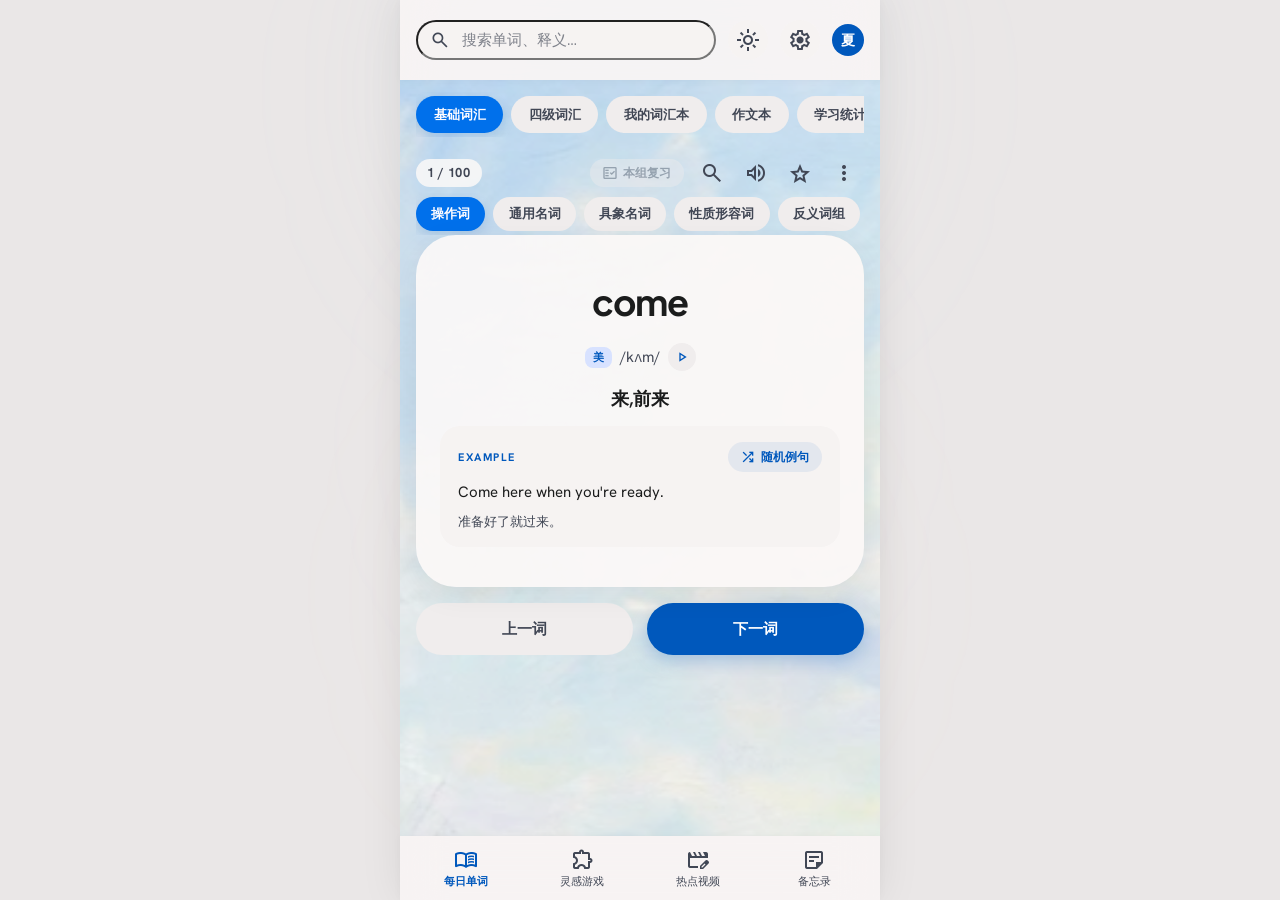
==== index.html @ 9eed16a7 "init: 星枢模拟器静态站点（含星宿流转抽卡 + 海上丝路 + 学习日历）" ====
<!DOCTYPE html>
<html lang="zh-CN">
<head>
    <meta charset="UTF-8">
    <meta name="viewport" content="width=device-width, initial-scale=1.0, maximum-scale=1.0, user-scalable=no, viewport-fit=cover">
    <meta name="apple-mobile-web-app-capable" content="yes">
    <meta name="apple-mobile-web-app-status-bar-style" content="black-translucent">
    <meta name="theme-color" content="#fcf9f8" id="themeColor">
    <title>夏天 · 创作工作台</title>
    <link rel="preconnect" href="https://fonts.googleapis.com">
    <link rel="preconnect" href="https://fonts.gstatic.com" crossorigin>
    <link rel="stylesheet" href="css/style.css?v=20260731au">
</head>
<body>
    <div id="app">
        <!-- 流体渐变背景 -->
        <div class="st-blob st-blob--blue"></div>
        <div class="st-blob st-blob--orange"></div>
        <div class="st-blob st-blob--purple"></div>

        <!-- 顶部栏：全局搜索 + 主题切换 + 设置/头像 -->
        <header id="topbar">
            <div class="inner">
                <div class="st-search-wrap">
                    <span class="material-symbols-outlined icon">search</span>
                    <input type="text" class="st-search-input" id="globalSearch" placeholder="搜索单词、释义…" maxlength="40">
                </div>
                <button class="st-btn-icon" id="themeToggle" aria-label="切换主题">
                    <span class="material-symbols-outlined" id="themeIcon">light_mode</span>
                </button>
                <button class="st-btn-icon" id="settingsBtn" aria-label="设置">
                    <span class="material-symbols-outlined">settings</span>
                </button>
                <div class="st-avatar">夏</div>
            </div>
        </header>

        <!-- 主内容区 -->
        <main class="st-main" id="mainContent">
            <div class="page-container" id="pageContainer">

                <!-- ===================== 每日单词 ===================== -->
                <section class="page active" id="page-words">
                    <div class="st-content">
                        <div class="tab-row" id="wordBankTabs">
                            <button class="tab-chip active" data-bank="daily">基础词汇</button>
                            <button class="tab-chip" data-bank="cet4">四级词汇</button>
                            <button class="tab-chip" data-bank="custom">我的词汇本</button>
                            <button class="tab-chip" data-bank="essay">作文本</button>
                            <button class="tab-chip" data-bank="stats">学习统计</button>
                        </div>

                        <!-- 学习视图（参考截图样式） -->
                        <div id="wordStudyView">
                            <div class="word-study-header">
                                <button class="word-back-btn" id="wordBackBtn" aria-label="返回">
                                    <span class="material-symbols-outlined">arrow_back_ios_new</span>
                                </button>
                                <div class="word-progress-row">
                                    <div class="word-progress-top" id="wordProgressTop">0 / 0</div>
                                    <button class="word-review-btn" id="wordReviewBtn" disabled aria-label="本组复习"><span class="material-symbols-outlined">fact_check</span>本组复习</button>
                                </div>
                                <div class="word-header-actions">
                                    <button class="word-icon-btn" id="wordSearchToggleBtn" aria-label="搜索"><span class="material-symbols-outlined">search</span></button>
                                    <button class="word-icon-btn" id="wordSpeakBtn" aria-label="朗读"><span class="material-symbols-outlined">volume_up</span></button>
                                    <button class="word-icon-btn" id="saveWordBtn" aria-label="收藏"><span class="material-symbols-outlined">star</span></button>
                                    <button class="word-icon-btn" id="wordMoreBtn" aria-label="更多"><span class="material-symbols-outlined">more_vert</span></button>
                                </div>
                            </div>

                            <div class="word-cat-tabs" id="wordCatTabs">
                                <button class="word-cat-chip active" data-cat="op">操作词</button>
                                <button class="word-cat-chip" data-cat="gt">通用名词</button>
                                <button class="word-cat-chip" data-cat="pt">具象名词</button>
                                <button class="word-cat-chip" data-cat="qg">性质形容词</button>
                                <button class="word-cat-chip" data-cat="qo">反义词组</button>
                            </div>

                            <div class="word-study-body" id="wordStudyBody">
                                <div class="word-text" id="wordText">—</div>
                                <div class="word-phonetic-row" id="wordPhoneticRow">
                                    <span class="word-phonetic-tag">美</span>
                                    <span class="word-phonetic" id="wordPhonetic"></span>
                                    <button class="word-mini-speak" id="wordMiniSpeakBtn" aria-label="朗读"><span class="material-symbols-outlined">play_arrow</span></button>
                                </div>
                                <div class="word-meaning" id="wordMeaning"></div>

                                <div class="word-example-card" id="wordExampleCard">
                                    <div class="word-example-head">
                                        <span class="word-example-label">Example</span>
                                        <button class="word-example-random" id="wordRandomExampleBtn">
                                            <span class="material-symbols-outlined">shuffle</span>随机例句
                                        </button>
                                    </div>
                                    <div class="word-example-en" id="wordExample"></div>
                                    <div class="word-example-cn" id="wordExampleTrans"></div>
                                </div>
                            </div>

                            <div class="word-bottom-actions">
                                <button class="word-prev-btn" id="prevWordBtn">上一词</button>
                                <button class="word-next-btn" id="nextWordBtn">下一词</button>
                            </div>
                        </div>

                        <!-- 本组复习视图（20 词平铺） -->
                        <div id="wordReviewView" style="display:none;">
                            <div class="word-review-header">
                                <button class="word-back-btn" id="reviewBackBtn" aria-label="返回"><span class="material-symbols-outlined">arrow_back_ios_new</span></button>
                                <div class="word-review-title">本组复习</div>
                                <label class="word-review-hide"><input type="checkbox" id="reviewHideMastered"> 隐藏已掌握</label>
                            </div>
                            <div class="word-review-grid" id="wordReviewGrid"></div>
                        </div>

                        <!-- 搜索视图 -->
                        <div id="wordSearchView" style="display:none;">
                            <div class="word-search-header">
                                <button class="word-back-btn" id="wordSearchBackBtn" aria-label="返回">
                                    <span class="material-symbols-outlined">arrow_back_ios_new</span>
                                </button>
                                <input type="text" class="word-search-input" id="wordSearchInput" placeholder="输入英文或中文释义搜索…" maxlength="40">
                                <button class="word-search-clear" id="wordSearchClear"><span class="material-symbols-outlined">close</span></button>
                            </div>
                            <div class="word-search-results" id="wordSearchResults"></div>
                        </div>

                        <!-- 我的词汇本视图 -->
                        <div id="wordbookListView" style="display:none;">
                            <div class="wordbook-add-bar">
                                <input type="text" id="cwWord" placeholder="单词" maxlength="40">
                                <input type="text" id="cwPhonetic" placeholder="音标" maxlength="40">
                                <input type="text" id="cwMeaning" placeholder="中文释义" maxlength="120">
                                <button class="btn-primary" id="addCustomWordBtn">添加</button>
                            </div>
                            <div class="wordbook-list" id="wordbookList"></div>
                        </div>

                        <!-- 作文本视图 -->
                        <div id="essayView" style="display:none;">
                            <div class="essay-toolbar">
                                <input type="text" class="essay-search" id="essaySearch" placeholder="搜索作文（英文 / 中文）…" maxlength="60">
                                <button class="btn-ghost essay-cat-manage" id="essayCatManageBtn">分类管理</button>
                                <button class="btn-ghost essay-wordbook" id="essayWordbookBtn">📚 作文生词本</button>
                                <button class="btn-primary essay-new" id="essayNewBtn">＋ 新建作文</button>
                            </div>
                            <div class="essay-cat-filter" id="essayCatFilter"></div>
                            <div class="essay-list" id="essayList"></div>
                        </div>

                        <!-- 学习统计视图 -->
                        <div id="statsView" style="display:none;">
                            <div class="stats-hero">
                                <div class="st-progress-ring" id="statsRing">
                                    <svg viewBox="0 0 100 100">
                                        <defs><linearGradient id="stProgressGradient" x1="0%" y1="0%" x2="100%" y2="100%"><stop offset="0%" stop-color="#0058bc"/><stop offset="100%" stop-color="#553C9A"/></linearGradient></defs>
                                        <circle class="track" cx="50" cy="50" r="45"></circle>
                                        <circle class="fill" id="statsRingFill" cx="50" cy="50" r="45" stroke-dasharray="283" stroke-dashoffset="283"></circle>
                                    </svg>
                                    <div class="st-progress-inner">
                                        <span id="statsLearned">0</span>
                                        <div></div>
                                        <span id="statsTotal">0</span>
                                        <span class="st-label" style="margin-top:.5rem;">Mastery</span>
                                    </div>
                                </div>
                            </div>
                            <div class="st-card stats-summary">
                                <div class="stats-summary-grid">
                                    <div class="stats-summary-item"><span class="material-symbols-outlined" style="color:var(--st-primary);font-size:28px;">check_circle</span><b id="statsLearned2">0</b><span>Learned</span></div>
                                    <div class="stats-summary-item"><span class="material-symbols-outlined" style="color:var(--st-secondary-container);font-size:28px;">local_fire_department</span><b id="statsStreak">1</b><span>Streak</span></div>
                                    <div class="stats-summary-item"><span class="material-symbols-outlined" style="color:var(--st-morandi-purple);font-size:28px;">target</span><b id="statsAccuracy">--</b><span>Accuracy</span></div>
                                </div>
                            </div>
                            <div class="stats-section">
                                <div class="st-flex st-justify-between st-items-center" style="margin-bottom:.75rem;">
                                    <h3 class="st-title-sm">学习日历</h3>
                                    <span class="st-label">当日学习时长见下方</span>
                                </div>
                                <div class="st-card stats-cal-card">
                                    <div class="st-cal">
                                        <div class="st-cal-head">
                                            <button class="st-cal-nav" id="statsCalPrev" aria-label="上个月"><span class="material-symbols-outlined">chevron_left</span></button>
                                            <span class="st-cal-title" id="statsCalMonthLabel">—</span>
                                            <button class="st-cal-nav" id="statsCalNext" aria-label="下个月"><span class="material-symbols-outlined">chevron_right</span></button>
                                        </div>
                                        <div class="st-cal-dow"><span>一</span><span>二</span><span>三</span><span>四</span><span>五</span><span>六</span><span>日</span></div>
                                        <div class="st-cal-grid" id="statsCalGrid"></div>
                                        <div class="st-cal-detail" id="statsCalDetail"></div>
                                        <div class="st-cal-legend">
                                            <span><i class="dot l0"></i>0</span>
                                            <span><i class="dot l1"></i>1-2</span>
                                            <span><i class="dot l2"></i>3-5</span>
                                            <span><i class="dot l3"></i>6-9</span>
                                            <span><i class="dot l4"></i>10+</span>
                                            <span class="st-cal-legend-tip">格内数字 = 当天记的单词数</span>
                                        </div>
                                    </div>
                                </div>
                            </div>
                            <div class="stats-section">
                                <h3 class="st-title-sm" style="margin-bottom:.75rem;">Milestones</h3>
                                <div class="stats-milestones" id="statsMilestones"></div>
                            </div>
                        </div>

                        <!-- 作文编辑弹窗 -->
                        <div class="modal-overlay" id="essayEditModal" style="display:none;">
                            <div class="modal-card">
                                <div class="modal-header">
                                    <h3 id="essayEditTitle">新建作文</h3>
                                    <button class="modal-close" id="essayEditClose" aria-label="关闭"><span class="material-symbols-outlined">close</span></button>
                                </div>
                                <div class="modal-body">
                                    <input type="text" id="essayFTitle" class="essay-title-input st-input" placeholder="标题（可选，默认取首句）" maxlength="80">
                                    <label class="field-label">英文全文</label>
                                    <textarea id="essayFContent" class="st-input st-textarea" rows="7" placeholder="粘贴或输入英文作文…"></textarea>
                                    <label class="field-label">中文翻译</label>
                                    <textarea id="essayFTrans" class="st-input st-textarea" rows="3" placeholder="中文翻译…"></textarea>
                                    <label class="field-label">写作笔记</label>
                                    <textarea id="essayFNotes" class="st-input st-textarea" rows="2" placeholder="写作思路、亮点、待改进…"></textarea>
                                    <label class="field-label">分类</label>
                                    <div class="essay-cat-pick" id="essayCatPick"></div>
                                </div>
                                <div class="modal-footer">
                                    <button class="btn-ghost" id="essayEditCancel">取消</button>
                                    <button class="btn-primary" id="essaySaveBtn">保存</button>
                                </div>
                            </div>
                        </div>

                        <!-- 作文查看弹窗 -->
                        <div class="modal-overlay" id="essayViewModal" style="display:none;">
                            <div class="modal-card">
                                <div class="modal-header">
                                    <h3 id="essayViewTitle">作文</h3>
                                    <button class="modal-close" id="essayViewClose" aria-label="关闭"><span class="material-symbols-outlined">close</span></button>
                                </div>
                                <div class="modal-body" id="essayViewBody"></div>
                                <div class="modal-footer essay-view-actions">
                                    <button class="btn-ghost" id="essayEditFromView">编辑</button>
                                    <button class="btn-ghost" id="essayMoveCatBtn">移动分类</button>
                                    <button class="btn-ghost" id="essayFavBtn">☆ 收藏</button>
                                    <button class="btn-ghost danger" id="essayDelBtn">删除</button>
                                </div>
                            </div>
                        </div>

                        <!-- 分类管理弹窗 -->
                        <div class="modal-overlay" id="essayCatModal" style="display:none;">
                            <div class="modal-card">
                                <div class="modal-header">
                                    <h3>分类管理</h3>
                                    <button class="modal-close" id="essayCatClose" aria-label="关闭"><span class="material-symbols-outlined">close</span></button>
                                </div>
                                <div class="modal-body">
                                    <div class="add-bar">
                                        <input type="text" id="essayNewCatName" class="st-input" placeholder="新分类名称" maxlength="20">
                                        <button class="btn-primary" id="essayAddCatBtn">添加</button>
                                    </div>
                                    <div class="essay-cat-manage-list" id="essayCatManageList"></div>
                                </div>
                            </div>
                        </div>

                        <!-- 移动分类弹窗 -->
                        <div class="modal-overlay" id="essayMoveModal" style="display:none;">
                            <div class="modal-card">
                                <div class="modal-header">
                                    <h3>移动分类</h3>
                                    <button class="modal-close" id="essayMoveClose" aria-label="关闭"><span class="material-symbols-outlined">close</span></button>
                                </div>
                                <div class="modal-body">
                                    <div class="essay-cat-pick" id="essayMoveCats"></div>
                                </div>
                                <div class="modal-footer">
                                    <button class="btn-primary" id="essayMoveSave">保存</button>
                                </div>
                            </div>
                        </div>

                        <!-- 选区浮动：加入词汇本 -->
                        <button class="essay-sel-add" id="essaySelAdd" style="display:none;">＋ 加入词汇本</button>
                    </div>
                </section>

                <!-- ===================== 灵感游戏 ===================== -->
                <section class="page" id="page-inspire">
                    <div class="st-content">
                        <div class="tab-row" id="inspireTabs">
                            <button class="tab-chip active" data-sub="capsule">灵感扭蛋机</button>
                            <button class="tab-chip" data-sub="silk">海上丝路</button>
                        </div>

                        <!-- 星宿扭蛋抽卡模拟器 -->
                        <div id="capsuleView">
                            <iframe src="gacha.html?v=20260731au" title="星宿流转抽卡模拟器"></iframe>
                        </div>

                        <!-- 海上丝路贸易模拟 -->
                        <div id="silkView" style="display:none;">
                            <div id="silkSetup" class="silk-setup st-card st-card--hero st-flex-col st-gap-2">
                                <div class="silk-title">海上丝路 · 贸易模拟</div>
                                <p class="silk-desc">在港口间低买高卖，借「四海逸闻」预判行情，30 或 50 轮后结算财富。</p>
                                <div class="silk-stat-line">初始金币 <b>2000</b> · 初始仓库容量 <b>200</b></div>
                                <div class="silk-stat-line">星轨结晶 <b id="silkCrystalBalance">0</b> · 每日默认 +20,000</div>
                                <div class="silk-mode-pick">
                                    <button class="mode-chip active" data-rounds="30">30 轮模式</button>
                                    <button class="mode-chip" data-rounds="50">50 轮模式</button>
                                </div>
                                <button class="btn-primary btn-block" id="silkStartBtn">启航</button>
                                <button class="btn-ghost btn-block" id="silkRankBtn">🏆 查看排行榜</button>
                            </div>
                            <div id="silkGame" style="display:none;">
                                <!-- 顶栏：远航进度 + 当前资金 + 头像 -->
                                <header class="sn-header">
                                    <div class="sn-h-left">
                                        <span class="material-symbols-outlined sn-h-sail">sailing</span>
                                        <div class="sn-h-text">
                                            <span class="sn-h-label">远航进度</span>
                                            <span class="sn-h-val" id="silkRoundLabel">第 1 / 30 轮</span>
                                        </div>
                                    </div>
                                    <div class="sn-h-right">
                                        <div class="sn-h-funds">
                                            <span class="sn-h-label">当前资金</span>
                                            <div class="sn-h-fund"><span class="material-symbols-outlined">monetization_on</span><span id="silkGold">2000</span></div>
                                        </div>
                                        <button class="sn-h-exit" id="silkExitBtn">离港</button>
                                        <div class="sn-h-avatar"><span class="material-symbols-outlined">person</span></div>
                                    </div>
                                </header>

                                <!-- 滚动内容 -->
                                <div class="sn-body sn-scroll">
                                    <!-- 四海邮报 状态卡 -->
                                    <section class="sn-status sn-glass">
                        <div class="sn-news-ic"><span class="material-symbols-outlined">campaign</span></div>
                        <div class="sn-news-main">
                            <span class="sn-news-tag">四海邮报</span>
                            <p class="sn-news-text" id="silkNewsText">本港风平浪静，暂无逸闻。</p>
                        </div>
                    </section>

                                    <!-- 市集行情 -->
                                    <section class="sn-market-sec">
                                        <div class="sn-sec-head">
                                            <h2 class="sn-sec-title"><span class="material-symbols-outlined">storefront</span>市集行情</h2>
                                            <div class="sn-sec-right">
                                                <span class="sn-port-pill" id="silkPortName">合浦港</span>
                                                <button class="sn-link-btn" id="silkSortBtn"><span class="material-symbols-outlined">trending_up</span>价格走势</button>
                                            </div>
                                        </div>
                                        <div class="sn-goods-grid" id="silkGoodsGrid"></div>
                                    </section>

                                    <!-- 货仓 -->
                                    <section class="sn-cargo-sec">
                                        <div class="sn-cap-head-row">
                                            <span class="sn-cap-label">货仓容量</span>
                                            <span class="sn-cap-num" id="silkCapLabel">0 / 200 担</span>
                                            <button class="sn-expand-btn" id="silkExpandBtn">扩容</button>
                                        </div>
                                        <div class="sn-cap-bar"><div class="sn-cap-fill" id="silkCapBar"></div></div>
                                        <div class="sn-warehouse sn-scroll" id="silkWarehouseList"></div>
                                    </section>
                                </div>

                                <!-- 底部吸附：下一轮 -->
                                <div class="sn-bottom">
                                    <button class="sn-next-btn" id="silkNextBtn">下一轮 <span class="material-symbols-outlined">arrow_forward</span></button>
                                </div>

                                <!-- 交易底栏（点选货物弹出） -->
                                <div class="sn-sheet" id="silkSheet">
                                    <div class="sn-sheet-card">
                                        <div class="sn-sheet-top">
                                            <div class="sn-sheet-info">
                                                <span class="sn-sheet-name" id="silkSheetName">—</span>
                                                <span class="sn-sheet-price" id="silkSheetPrice">单价: -- 两</span>
                                            </div>
                                            <button class="sn-sheet-close" id="silkSheetClose" aria-label="关闭"><span class="material-symbols-outlined">close</span></button>
                                        </div>
                                        <div class="sn-stepper">
                                            <button id="silkQtyMinus" aria-label="减少"><span class="material-symbols-outlined">remove</span></button>
                                            <div class="sn-qty"><input type="number" id="silkQtyInput" min="1" value="1"><span>担</span></div>
                                            <button id="silkQtyPlus" aria-label="增加"><span class="material-symbols-outlined">add</span></button>
                                        </div>
                                        <div class="sn-sheet-btns">
                                            <button class="sn-sell" id="silkSellBtn">卖出</button>
                                            <button class="sn-buy" id="silkBuyBtn">买入</button>
                                        </div>
                                        <div class="sn-sheet-meta">
                                            <span>预计花费: <b id="silkTradeCost">--</b></span>
                                            <span>占用舱位: <span id="silkTradeCap">--</span></span>
                                        </div>
                                    </div>
                                </div>
                            </div>
                            <div id="silkResult" style="display:none;" class="silk-result st-card st-card--hero st-flex-col st-gap-2">
                                <div class="silk-title">航程结算</div>
                                <div class="silk-result-score" id="silkFinalScore">0</div>
                                <div class="silk-result-label">结算总资产</div>
                                <div class="silk-result-detail" id="silkResultDetail"></div>
                                <div class="silk-claim" id="silkClaimBox" style="display:none;">
                                    <div class="silk-claim-info" id="silkClaimInfo"></div>
                                    <button class="btn-primary btn-block" id="silkClaimBtn">领取星轨结晶</button>
                                </div>
                                <div class="silk-rank-title" id="silkRankTitle">🏆 排行榜</div>
                                <div class="silk-rank-list" id="silkRank"></div>
                                <button class="btn-primary btn-block" id="silkRestartBtn">再来一局</button>
                            </div>
                            <div id="silkRankModal" class="silk-rank-modal" style="display:none;">
                                <div class="silk-rank-modal-box">
                                    <div class="silk-rank-modal-head"><span>🏆 排行榜</span><button class="silk-rank-close" id="silkRankClose" aria-label="关闭"><span class="material-symbols-outlined">close</span></button></div>
                                    <div class="silk-mode-pick"><button class="mode-chip active" data-rtab="30">30 轮榜</button><button class="mode-chip" data-rtab="50">50 轮榜</button></div>
                                    <div class="silk-rank-list" id="silkRankModalList"></div>
                                </div>
                            </div>
                        </div>
                    </div>
                </section>

                <!-- ===================== 热点视频追寻 ===================== -->
                <section class="page" id="page-video">
                    <div class="st-content tv-content">
                        <div class="tv-header">
                            <div>
                                <h1 class="tv-title">热点灵感</h1>
                                <p class="tv-subtitle">发现今天正在刷屏的内容 · 每日 09:00 自动采集</p>
                            </div>
                            <button class="tv-filter-btn" id="videoFilterBtn" aria-label="筛选"><span class="material-symbols-outlined">tune</span></button>
                        </div>
                        <div class="tv-search">
                            <span class="material-symbols-outlined">search</span>
                            <input type="text" id="videoSearch" placeholder="搜索当前平台的视频或用户" maxlength="40" autocomplete="off">
                            <button class="tv-search-clear" id="videoSearchClear" aria-label="清除" style="display:none;"><span class="material-symbols-outlined">close</span></button>
                        </div>
                        <div class="tv-link-parse">
                            <span class="material-symbols-outlined">link</span>
                            <input type="text" id="videoLinkInput" placeholder="粘贴短视频分享链接，一键拆解爆点" maxlength="400" autocomplete="off">
                            <button class="tv-parse-btn" id="videoParseBtn"><span class="material-symbols-outlined">auto_awesome</span>解析</button>
                        </div>
                        <div class="tv-platforms" id="videoPlatformTabs">
                            <button class="tv-chip active" data-platform="douyin"><span class="pulse-dot"></span>抖音</button>
                            <button class="tv-chip" data-platform="kuaishou">快手</button>
                            <button class="tv-chip" data-platform="bilibili">B站</button>
                            <button class="tv-chip" data-platform="xiaohongshu">小红书</button>
                            <button class="tv-chip" data-platform="saved">⭐ 收藏</button>
                        </div>
                        <div class="video-feed" id="videoFeed"></div>
                    </div>
                </section>

                <!-- ===================== 备忘录 & AI助手 ===================== -->
                <section class="page" id="page-memo">
                    <div class="st-content">
                        <div class="tab-row" id="memoTabs">
                            <button class="tab-chip active" data-sub="notes">备忘录</button>
                            <button class="tab-chip" data-sub="ai">AI 助手</button>
                        </div>
                        <div id="notesView">
                            <div class="memo-filters" id="memoFilters">
                                <button class="memo-filter active" data-filter="all">全部</button>
                                <button class="memo-filter" data-filter="idea">创意</button>
                                <button class="memo-filter" data-filter="todo">待办</button>
                                <button class="memo-filter" data-filter="important">重要</button>
                            </div>
                            <div class="memo-masonry" id="memoList"></div>
                            <button class="memo-fab" id="memoFab" aria-label="添加备忘录">
                                <span class="material-symbols-outlined">add</span>
                            </button>
                        </div>

                        <!-- 添加/编辑备忘录模态框 -->
                        <div class="memo-modal" id="memoModal" style="display:none;">
                            <div class="memo-modal-backdrop" id="memoModalBackdrop"></div>
                            <div class="memo-modal-sheet">
                                <div class="memo-modal-header">
                                    <h3 id="memoModalTitle">新建便签</h3>
                                    <button class="memo-modal-close" id="memoModalClose" aria-label="关闭"><span class="material-symbols-outlined">close</span></button>
                                </div>
                                <div class="memo-modal-body">
                                    <input type="text" id="memoTitleInput" class="st-input" placeholder="标题（选填）" maxlength="40">
                                    <div class="memo-tag-select" id="memoTagSelect">
                                        <button class="memo-tag-chip active" data-tag="idea">创意</button>
                                        <button class="memo-tag-chip" data-tag="todo">待办</button>
                                        <button class="memo-tag-chip" data-tag="important">重要</button>
                                        <button class="memo-tag-chip" data-tag="general">普通</button>
                                    </div>
                                    <textarea id="memoContentInput" class="st-input st-textarea" placeholder="写点什么..." rows="4" maxlength="1200"></textarea>
                                    <div class="memo-image-preview" id="memoImagePreview"></div>
                                    <div class="memo-modal-actions">
                                        <label class="memo-image-btn" for="memoImageInput">
                                            <span class="material-symbols-outlined">image</span>添加图片
                                        </label>
                                        <input type="file" id="memoImageInput" accept="image/*" style="display:none;">
                                        <button class="memo-image-btn" id="memoTodoLineBtn" type="button">
                                            <span class="material-symbols-outlined">check_box</span>添加待办
                                        </button>
                                    </div>
                                </div>
                                <div class="memo-modal-footer">
                                    <button class="memo-save-btn" id="memoSaveBtn">保存</button>
                                </div>
                            </div>
                        </div>
                        <div id="aiView" style="display:none;">
                            <div class="ai-settings" id="aiSettings">
                                <div class="ai-settings-toggle" id="aiSettingsToggle">
                                    <span>⚙️ API 设置</span>
                                    <span class="ai-settings-hint" id="aiSettingsStatus">未配置 · 演示模式</span>
                                </div>
                                <div class="ai-settings-body" id="aiSettingsBody" style="display:none;">
                                    <label>API 地址（OpenAI 兼容）<input type="text" id="aiEndpoint" class="st-input" placeholder="https://api.openai.com/v1/chat/completions" maxlength="200"></label>
                                    <label>API Key<input type="password" id="aiKey" class="st-input" placeholder="sk-..." maxlength="200"></label>
                                    <label>模型名<input type="text" id="aiModel" class="st-input" placeholder="gpt-4o-mini" maxlength="60"></label>
                                    <button class="btn-ghost btn-block" id="aiSaveSettings">保存设置</button>
                                </div>
                            </div>
                            <div class="ai-chat" id="aiChat"></div>
                            <div class="ai-quick">
                                <button class="quick-chip" data-q="帮我写一个短视频脚本大纲">脚本大纲</button>
                                <button class="quick-chip" data-q="把这句话翻译成英文，保持口语化">翻译</button>
                                <button class="quick-chip" data-q="给我3个选题方向做头脑风暴">头脑风暴</button>
                                <button class="quick-chip" data-q="整理一下我的创作思路">梳理思路</button>
                            </div>
                            <div class="ai-input-bar">
                                <textarea id="aiInput" placeholder="问问 AI 助手..." rows="1" maxlength="2000"></textarea>
                                <button class="ai-send" id="aiSendBtn"><span class="material-symbols-outlined">arrow_upward</span></button>
                            </div>
                        </div>
                    </div>
                </section>

                <!-- ===================== 设置中心 ===================== -->
                <section class="page" id="page-settings">
                    <div class="st-content">
                        <div class="settings-theme-card st-card st-card--hero st-card--press" id="settingsThemeCard">
                            <div class="settings-theme-layer settings-theme-day" id="themeDayLayer">
                                <div class="settings-theme-preview">
                                    <div></div><span class="material-symbols-outlined">light_mode</span>
                                </div>
                                <p>日间模式</p>
                            </div>
                            <div class="settings-theme-layer settings-theme-night active" id="themeNightLayer">
                                <div class="settings-theme-preview"><div></div><span class="material-symbols-outlined">dark_mode</span></div>
                                <p>夜间模式</p>
                            </div>
                            <div class="settings-theme-badge"><span class="pulse"></span>点击切换</div>
                        </div>
                        <div class="settings-section">
                            <span class="st-label" style="margin:1rem 0 .5rem .5rem;display:block;">设置项</span>
                            <div class="st-card" style="padding:.5rem;">
                                <button class="settings-row" id="settingsApiBtn"><span class="material-symbols-outlined">api</span><div><b>API 服务商</b><span>兼容 OpenAI 与 Anthropic</span></div><span class="material-symbols-outlined">chevron_right</span></button>
                                <button class="settings-row" id="settingsDataBtn"><span class="material-symbols-outlined">database</span><div><b>本地数据</b><span>导出、备份与恢复</span></div><span class="material-symbols-outlined">chevron_right</span></button>
                            </div>
                        </div>
                        <div class="settings-section">
                            <span class="st-label" style="margin:1rem 0 .5rem .5rem;display:block;">关于</span>
                            <div class="st-card" style="padding:.5rem;">
                                <div class="settings-row"><span class="material-symbols-outlined">flare</span><div><b>关于夏天</b><span>版本 2.4.1（Stitch 构建）</span></div><span class="material-symbols-outlined">chevron_right</span></div>
                            </div>
                            <div class="settings-about">
                                <div class="settings-logo"><span class="material-symbols-outlined">spa</span></div>
                                <p class="st-body-sm">为静谧创作而生。</p>
                            </div>
                        </div>
                    </div>
                </section>

            </div>
        </main>

        <!-- 底部导航 -->
        <nav id="bottomNav">
            <div class="inner">
                <button class="st-nav-item active" data-page="words">
                    <span class="material-symbols-outlined">menu_book</span>
                    <span>每日单词</span>
                </button>
                <button class="st-nav-item" data-page="inspire">
                    <span class="material-symbols-outlined">extension</span>
                    <span>灵感游戏</span>
                </button>
                <button class="st-nav-item" data-page="video">
                    <span class="material-symbols-outlined">movie_edit</span>
                    <span>热点视频</span>
                </button>
                <button class="st-nav-item" data-page="memo">
                    <span class="material-symbols-outlined">sticky_note_2</span>
                    <span>备忘录</span>
                </button>
            </div>
        </nav>
    </div>

    <div class="toast" id="toast"></div>
    <script src="js/cet4_words.js?v=20260731au"></script>
    <script src="js/basic_words.js?v=20260731au"></script>
    <script src="js/data.js?v=20260731au"></script>
    <script src="js/store.js?v=20260731au"></script>
    <script src="js/words.js?v=20260731au"></script>
    <script src="js/essay.js?v=20260731au"></script>
    <script src="js/stats.js?v=20260731au"></script>
    <script src="js/inspire.js?v=20260731au"></script>
    <script src="js/video.js?v=20260731au"></script>
    <script src="js/memo.js?v=20260731au"></script>
    <script src="js/settings.js?v=20260731au"></script>
    <script src="js/app.js?v=20260731au"></script>
</body>
</html>
---- css/style.css ----
/* ===== Summer Workbench — Stitch "Sanctuary" Design System ===== */
@import url('https://fonts.googleapis.com/css2?family=Hanken+Grotesk:wght@400;500;600;700&family=Plus+Jakarta+Sans:wght@600;700&family=Material+Symbols+Outlined:opsz,wght,FILL,GRAD@20..48,100..700,0..1,-50..200&display=swap');

:root {
  /* Day tokens */
  --st-day-bg: #fcf9f8;
  --st-day-surface: #fcf9f8;
  --st-day-surface-low: #f6f3f2;
  --st-day-surface-container: #f0eded;
  --st-day-surface-container-high: #eae7e7;
  --st-day-surface-container-highest: #e5e2e1;
  --st-day-surface-variant: #e5e2e1;
  --st-day-on-surface: #1b1c1c;
  --st-day-on-surface-variant: #414755;
  --st-day-outline: #717786;
  --st-day-text-primary: #212121;
  --st-day-text-secondary: #666666;

  --st-primary: #0058bc;
  --st-primary-container: #0070eb;
  --st-on-primary: #ffffff;
  --st-on-primary-container: #fefcff;
  --st-secondary: #8c5000;
  --st-secondary-container: #fe9400;
  --st-on-secondary: #ffffff;
  --st-on-secondary-container: #633700;
  --st-tertiary: #9e3d00;
  --st-tertiary-container: #c64f00;
  --st-on-tertiary: #ffffff;
  --st-primary-fixed: #d8e2ff;
  --st-primary-fixed-dim: #adc6ff;
  --st-secondary-fixed: #ffdcbf;
  --st-secondary-fixed-dim: #ffb874;
  --st-tertiary-fixed: #ffdbcc;
  --st-tertiary-fixed-dim: #ffb595;

  --st-macaron-blue: #BEE3F8;
  --st-macaron-orange: #FEEBC8;
  --st-macaron-purple: #E9D8FD;

  --st-morandi-purple: #553C9A;
  --st-morandi-blue: #4A5568;
  --st-morandi-gray: #2D3748;

  --st-error: #ba1a1a;
  --st-error-container: #ffdad6;
  --st-on-error: #ffffff;
  --st-success: #2e7d32;

  --st-night-bg: #111217;
  --st-night-surface: #111217;
  --st-night-surface-low: #1c1d24;
  --st-night-surface-container: #25262d;
  --st-night-surface-container-high: #2d2e36;
  --st-night-surface-container-highest: #33343d;
  --st-night-surface-variant: #2d2e36;
  --st-night-on-surface: #EAEAEA;
  --st-night-on-surface-variant: #949494;
  --st-night-outline: #5a5c66;
  --st-night-text-primary: #EAEAEA;
  --st-night-text-secondary: #949494;

  --st-surface-rgb: 252, 249, 248;
  --st-surface-low-rgb: 246, 243, 242;
  --st-night-surface-rgb: 17, 18, 23;
  --st-night-surface-low-rgb: 28, 29, 36;

  /* Functional */
  --st-bg: var(--st-day-bg);
  --st-surface: var(--st-day-surface);
  --st-surface-low: var(--st-day-surface-low);
  --st-surface-container: var(--st-day-surface-container);
  --st-surface-container-high: var(--st-day-surface-container-high);
  --st-surface-container-highest: var(--st-day-surface-container-highest);
  --st-surface-variant: var(--st-day-surface-variant);
  --st-on-surface: var(--st-day-on-surface);
  --st-on-surface-variant: var(--st-day-on-surface-variant);
  --st-outline: var(--st-day-outline);
  --st-text-primary: var(--st-day-text-primary);
  --st-text-secondary: var(--st-day-text-secondary);

  --st-shadow-soft: 0 4px 24px rgba(0,0,0,0.04);
  --st-shadow-medium: 0 8px 32px rgba(0,0,0,0.06);
  --st-shadow-strong: 0 12px 40px rgba(0,0,0,0.08);
  --st-radius-xl: 1.25rem;
  --st-radius-2xl: 1.5rem;
  --st-radius-hero: 2.5rem;
  --st-topbar-h: 5rem;
  --st-nav-h: 4rem;

  /* Aliases used by component styles */
  --st-surface-container-low: var(--st-surface-low);
  --st-surface-container-lowest: var(--st-surface);

  color-scheme: light;
}

[data-theme="dark"] {
  --st-surface-rgb: var(--st-night-surface-rgb);
  --st-surface-low-rgb: var(--st-night-surface-low-rgb);
  --st-bg: var(--st-night-bg);
  --st-surface: var(--st-night-surface);
  --st-surface-low: var(--st-night-surface-low);
  --st-surface-container: var(--st-night-surface-container);
  --st-surface-container-high: var(--st-night-surface-container-high);
  --st-surface-container-highest: var(--st-night-surface-container-highest);
  --st-surface-variant: var(--st-night-surface-variant);
  --st-on-surface: var(--st-night-on-surface);
  --st-on-surface-variant: var(--st-night-on-surface-variant);
  --st-outline: var(--st-night-outline);
  --st-text-primary: var(--st-night-text-primary);
  --st-text-secondary: var(--st-night-text-secondary);

  --st-shadow-soft: 0 4px 24px rgba(0,0,0,0.18);
  --st-shadow-medium: 0 8px 32px rgba(0,0,0,0.24);
  --st-shadow-strong: 0 12px 40px rgba(0,0,0,0.32);
  color-scheme: dark;
}

* { box-sizing: border-box; -webkit-tap-highlight-color: transparent; }
html, body { margin:0; padding:0; min-height:100dvh; }
body {
  font-family: 'Hanken Grotesk', -apple-system, BlinkMacSystemFont, 'Segoe UI', sans-serif;
  background: var(--st-bg);
  color: var(--st-on-surface);
  line-height: 1.5;
  -webkit-font-smoothing: antialiased;
  overflow-x: hidden;
}
h1,h2,h3,h4,h5,h6,p { margin:0; }
button,input,textarea { font-family: inherit; font-size: inherit; }
button { cursor: pointer; border:none; background:none; }
input,textarea { outline:none; }
.material-symbols-outlined { font-variation-settings: 'FILL' 0, 'wght' 400, 'GRAD' 0, 'opsz' 24; user-select:none; }
::-webkit-scrollbar { width:0; height:0; }

/* ===== App Shell ===== */
#app { position:relative; min-height:100dvh; display:flex; flex-direction:column; }

/* Fluid gradient background blobs */
.st-blob {
  position:fixed; pointer-events:none; z-index:0;
  filter: blur(100px);
  border-radius: 50%;
}
.st-blob--blue {
  top:-10%; right:-10%; width:40%; height:40%;
  background: radial-gradient(circle, rgba(190,227,248,0.45) 0%, transparent 70%);
}
.st-blob--orange {
  bottom:18%; left:-10%; width:32%; height:32%;
  background: radial-gradient(circle, rgba(254,235,200,0.38) 0%, transparent 70%);
}
.st-blob--purple {
  top:35%; left:-5%; width:28%; height:28%;
  background: radial-gradient(circle, rgba(233,216,253,0.32) 0%, transparent 70%);
}
[data-theme="dark"] .st-blob--blue { opacity:.18; }
[data-theme="dark"] .st-blob--orange { opacity:.12; }
[data-theme="dark"] .st-blob--purple { opacity:.15; }

/* ===== Top Header ===== */
#topbar {
  position:fixed; top:0; left:0; right:0; z-index:50;
  height: var(--st-topbar-h);
  background: rgba(var(--st-surface-rgb, 252,249,248), 0.72);
  backdrop-filter: blur(20px);
  -webkit-backdrop-filter: blur(20px);
  box-shadow: 0 1px 8px rgba(0,0,0,0.03);
}
#app.hide-topbar #topbar { display:none; }
#app.hide-topbar .st-main { padding-top: env(safe-area-inset-top, 0px); }
#app.hide-topbar .page { min-height: calc(100dvh - var(--st-nav-h)); }
#topbar > .inner {
  width:100%; height:100%; padding:0 1rem;
  display:flex; align-items:center; gap:.75rem;
  max-width: 880px; margin:0 auto;
}
.st-search-wrap { flex:1; position:relative; }
.st-search-wrap .icon {
  position:absolute; left:.9rem; top:50%; transform:translateY(-50%);
  color: var(--st-on-surface-variant); font-size:20px;
}
.st-search-input {
  width:100%; height:2.5rem; border-radius:999px;
  background: var(--st-surface-low);
  color: var(--st-on-surface);
  padding-left:2.75rem; padding-right:1rem;
  font-size:.9375rem;
  transition: box-shadow .2s, background .2s;
}
.st-search-input::placeholder { color: var(--st-on-surface-variant); opacity:.65; }
.st-search-input:focus { background: var(--st-surface-container); box-shadow: 0 0 0 3px rgba(0,88,188,0.12); }
.st-btn-icon {
  width:2.5rem; height:2.5rem; border-radius:50%;
  display:flex; align-items:center; justify-content:center;
  color: var(--st-on-surface-variant);
  background: var(--st-surface-low);
  transition: transform .2s, background .2s, color .2s;
}
.st-btn-icon:hover { background: var(--st-surface-container-high); color: var(--st-on-surface); }
.st-btn-icon:active { transform: scale(.95); }
.st-avatar {
  width:2rem; height:2rem; border-radius:50%;
  background: var(--st-primary);
  color: var(--st-on-primary);
  display:flex; align-items:center; justify-content:center;
  font-size:.875rem; font-weight:600;
}

/* ===== Bottom Nav ===== */
#bottomNav {
  position:fixed; bottom:0; left:0; right:0; z-index:50;
  height: var(--st-nav-h); padding-bottom: env(safe-area-inset-bottom, 0);
  background: rgba(var(--st-surface-rgb, 252,249,248), 0.72);
  backdrop-filter: blur(20px);
  -webkit-backdrop-filter: blur(20px);
  box-shadow: 0 -1px 8px rgba(0,0,0,0.03);
}
#bottomNav > .inner {
  max-width: 640px; margin:0 auto; height:100%;
  display:flex; justify-content:space-around; align-items:center; padding:0 .5rem;
}
.st-nav-item {
  flex:1; height:100%;
  display:flex; flex-direction:column; align-items:center; justify-content:center; gap:2px;
  color: var(--st-on-surface-variant);
  font-size:.6875rem; font-weight:500;
  transition: color .2s, transform .2s;
}
.st-nav-item .material-symbols-outlined { font-size:24px; }
.st-nav-item.active { color: var(--st-primary); font-weight:700; }
.st-nav-item:active { transform: scale(.92); }

/* ===== Main / Pages ===== */
.st-main { flex:1; position:relative; z-index:1; padding-top: var(--st-topbar-h); padding-bottom: var(--st-nav-h); min-height:100dvh; }
.page { display:none; min-height: calc(100dvh - var(--st-topbar-h) - var(--st-nav-h)); }
.page.active { display:block; }
.st-content { padding: .75rem 1rem 1.5rem; max-width: 880px; margin:0 auto; display:flex; flex-direction:column; gap:1rem; }

/* 每日单词：印象派油画背景（每12小时轮换），无模糊 */
#page-words {
  position:relative;
  background-position:center top;
  background-size:cover;
  background-attachment:fixed;
  background-repeat:no-repeat;
}
#page-words::before {
  content:''; position:absolute; inset:0; z-index:0; pointer-events:none;
  background: rgba(var(--st-surface-rgb, 252,249,248), 0.32);
}
#page-words .st-content { position:relative; z-index:1; }

/* 灵感游戏页：扭蛋模拟器占满内容区，tab 栏与底部导航常驻可见 */
#page-inspire.active { display: flex; flex-direction: column; }
/* 必须重置全局 .st-content 的 max-width/margin，否则 iframe 宽度会塌缩成 227px */
#page-inspire .st-content { flex: 1; min-height: 0; padding: 0; gap: 0; width: 100%; max-width: none; margin: 0; display: flex; flex-direction: column; }
#page-inspire .tab-row { margin: .75rem 1rem 0; flex-shrink: 0; }

/* 进入「灵感扭蛋机」子标签时全屏沉浸，并隐藏底部导航与 tab 栏；
   灵感游戏 landing 页（仅 inspire-full 未叠加 capsule-full）保留 tab 栏与底部导航。 */
#app.inspire-full.capsule-full #bottomNav { display: none; }
#app.inspire-full.capsule-full #page-inspire.active {
  position: fixed; inset: 0; z-index: 200;
  background: var(--surface-lowest, #0a0e17);
}
#app.capsule-full #inspireTabs { display: none; }
#app.capsule-full #page-inspire.active { padding-top: 0; }
#app.capsule-full #page-inspire .st-content { padding: 0; }

/* capsuleView：landing 态 inline 铺满内容区（宽度强制 100%），全屏态再 absolute 到固定容器 */
#capsuleView { flex: 1; min-height: 0; width: 100%; position: relative; display: block; }
#capsuleView iframe { position: absolute; inset: 0; width: 100%; height: 100%; border: none; display: block; border-radius: var(--st-radius-xl) var(--st-radius-xl) 0 0; }
#app.capsule-full #capsuleView { position: absolute; inset: 0; flex: none; min-height: 0; border-radius: 0; }
#app.capsule-full #capsuleView iframe { border-radius: 0; }
#silkView { padding: .75rem 1rem 1.5rem; }

/* ===== Cards ===== */
.st-card {
  position:relative; overflow:hidden;
  background: rgba(var(--st-surface-rgb, 255,255,255), 0.68);
  backdrop-filter: blur(18px);
  -webkit-backdrop-filter: blur(18px);
  border-radius: var(--st-radius-xl);
  padding: 1.25rem;
  box-shadow: var(--st-shadow-soft);
  transition: transform .3s, box-shadow .3s;
}
.st-card::before {
  content:""; position:absolute; inset:0; pointer-events:none; z-index:0;
  background: radial-gradient(circle at 80% 0%, rgba(190,227,248,0.22) 0%, transparent 45%),
              radial-gradient(circle at 10% 100%, rgba(233,216,253,0.16) 0%, transparent 40%);
}
[data-theme="dark"] .st-card::before { opacity:.4; }
.st-card > * { position:relative; z-index:1; }
.st-card--hero { border-radius: var(--st-radius-hero); padding: 2rem; }
.st-card--press:active { transform: scale(.985); }
.st-card--list { padding:1.125rem; }

/* ===== Pills / Chips / Tabs ===== */
.st-pill-row {
  display:flex; gap:.5rem; overflow-x:auto; padding:.25rem 0;
  scrollbar-width:none;
}
.st-pill {
  flex-shrink:0; white-space:nowrap;
  padding: .6rem 1.1rem; border-radius: 999px;
  background: var(--st-surface-container);
  color: var(--st-on-surface-variant);
  font-size:.8125rem; font-weight:600;
  transition: all .2s;
}
.st-pill.active {
  background: var(--st-primary-container);
  color: var(--st-on-primary-container);
  box-shadow: 0 4px 12px rgba(0,88,188,0.16);
}
.st-pill--segment {
  background: var(--st-surface-container);
  border-radius:999px; padding:.25rem;
}
.st-pill--segment .st-pill { background:transparent; }
.st-pill--segment .st-pill.active { background: var(--st-surface); color: var(--st-primary); box-shadow: 0 2px 8px rgba(0,0,0,0.04); }

/* ===== Buttons ===== */
.st-btn-primary {
  display:inline-flex; align-items:center; justify-content:center; gap:.375rem;
  background: var(--st-primary); color: var(--st-on-primary);
  border-radius: 999px; padding: .75rem 1.25rem;
  font-size:.8125rem; font-weight:600;
  box-shadow: 0 4px 14px rgba(0,88,188,0.22);
  transition: transform .2s, box-shadow .2s, background .2s;
}
.st-btn-primary:hover { background: var(--st-primary-container); }
.st-btn-primary:active { transform: scale(.96); }
.st-btn-ghost {
  display:inline-flex; align-items:center; justify-content:center; gap:.375rem;
  background: var(--st-surface-low); color: var(--st-on-surface-variant);
  border-radius: 999px; padding: .6rem 1rem;
  font-size:.8125rem; font-weight:600;
  transition: background .2s, color .2s;
}
.st-btn-ghost:hover { background: var(--st-surface-container-high); color: var(--st-on-surface); }
.st-fab {
  position:fixed; right:1.25rem; bottom: calc(var(--st-nav-h) + 1.25rem);
  display:flex; align-items:center; gap:.375rem;
  background: rgba(0,88,188,0.9); color: var(--st-on-primary);
  backdrop-filter: blur(14px);
  border-radius: 999px; padding: .75rem 1.25rem;
  font-size:.8125rem; font-weight:600;
  box-shadow: 0 8px 22px rgba(0,88,188,0.28);
  z-index:40; transition: transform .2s;
}
.st-fab:hover { transform: scale(1.05); }
.st-fab:active { transform: scale(.95); }

/* ===== Typography helpers ===== */
.st-title-lg { font-family:'Plus Jakarta Sans', sans-serif; font-size:1.75rem; font-weight:700; letter-spacing:-0.03em; line-height:1.15; }
.st-title-md { font-family:'Plus Jakarta Sans', sans-serif; font-size:1.25rem; font-weight:700; letter-spacing:-0.02em; }
.st-title-sm { font-family:'Plus Jakarta Sans', sans-serif; font-size:1rem; font-weight:700; }
.st-body { font-size:.9375rem; color: var(--st-on-surface); line-height:1.6; }
.st-body-sm { font-size:.8125rem; color: var(--st-on-surface-variant); line-height:1.5; }
.st-label { font-size:.6875rem; font-weight:600; color: var(--st-primary); text-transform:uppercase; letter-spacing:0.12em; }

/* ===== Inputs / Textareas ===== */
.st-input {
  width:100%; min-height:2.75rem; border-radius: var(--st-radius-xl);
  background: var(--st-surface-low); color: var(--st-on-surface);
  border: 1px solid transparent; padding: .75rem 1rem;
  font-size:.9375rem; transition: border-color .2s, background .2s, box-shadow .2s;
}
.st-input:focus { background: var(--st-surface); border-color: rgba(0,88,188,0.25); box-shadow: 0 0 0 3px rgba(0,88,188,0.08); }
.st-textarea { min-height:6rem; resize:vertical; line-height:1.6; }

/* ===== Progress / Stats ===== */
.st-progress-ring { position:relative; width:16rem; height:16rem; display:flex; align-items:center; justify-content:center; }
.st-progress-ring svg { position:absolute; inset:0; transform:rotate(-90deg); }
.st-progress-ring circle { fill:none; }
.st-progress-ring .track { stroke: var(--st-surface-variant); stroke-width:6; }
.st-progress-ring .fill { stroke: url(#stProgressGradient); stroke-width:6; stroke-linecap:round; transition: stroke-dashoffset 1s ease; }
.st-heatmap { display:flex; gap:.5rem; overflow-x:auto; padding:.25rem 0; }
.st-heatmap-col { display:flex; flex-direction:column; gap:.4rem; }
.st-heatmap-cell { width:1.5rem; height:1.5rem; border-radius:.375rem; background: var(--st-surface-container-high); }
.st-heatmap-cell.l1 { background: rgba(190,227,248,0.45); }
.st-heatmap-cell.l2 { background: var(--st-primary-fixed); }
.st-heatmap-cell.l3 { background: var(--st-primary); }
.st-heatmap-cell.l4 { background: var(--st-morandi-purple); }

/* ===== 学习日历（替换 Activity 点阵）===== */
.stats-cal-card { padding: .9rem .9rem .8rem; }
.st-cal { display:flex; flex-direction:column; gap:.55rem; }
.st-cal-head { display:flex; align-items:center; justify-content:space-between; }
.st-cal-title { font-family:'Plus Jakarta Sans', sans-serif; font-weight:700; font-size:.95rem; color: var(--st-on-surface); }
.st-cal-nav {
  width:2rem; height:2rem; border:none; border-radius:50%;
  background: var(--st-surface-container-high); color: var(--st-on-surface-variant);
  display:flex; align-items:center; justify-content:center; cursor:pointer;
  transition: background .2s, transform .1s;
}
.st-cal-nav:hover { background: var(--st-secondary-fixed); color: var(--st-on-secondary-container); }
.st-cal-nav:active { transform: scale(.92); }
.st-cal-nav .material-symbols-outlined { font-size:20px; }
.st-cal-dow {
  display:grid; grid-template-columns:repeat(7,1fr); gap:.35rem;
  text-align:center; font-size:.62rem; font-weight:600; color: var(--st-on-surface-variant);
  padding-bottom:.15rem; border-bottom:1px solid var(--st-surface-container-high);
}
.st-cal-grid { display:grid; grid-template-columns:repeat(7,1fr); gap:.35rem; }
.st-cal-cell {
  position:relative; aspect-ratio:1 / 1; border-radius:.5rem;
  background: var(--st-surface-container-high);
  display:flex; align-items:center; justify-content:center;
  cursor:pointer; transition: background .2s, box-shadow .2s, transform .1s;
}
.st-cal-cell.empty { visibility:hidden; cursor:default; }
.st-cal-cell .dnum {
  position:absolute; top:.22rem; left:.34rem;
  font-size:.58rem; line-height:1; color: var(--st-on-surface-variant);
}
.st-cal-cell .wc { font-size:clamp(.78rem, 3.6vw, 1.05rem); font-weight:700; color: var(--st-on-surface); }
.st-cal-cell.l1 { background: rgba(190,227,248,0.5); }
.st-cal-cell.l2 { background: var(--st-primary-fixed); }
.st-cal-cell.l3 { background: #8fb6ff; }
.st-cal-cell.l4 { background: var(--st-primary); }
.st-cal-cell.l3 .wc { color:#0b2a55; }
.st-cal-cell.l4 .wc { color:#ffffff; }
.st-cal-cell.l4 .dnum { color: rgba(255,255,255,0.85); }
.st-cal-cell.today { box-shadow: inset 0 0 0 2px var(--st-primary); }
.st-cal-cell.today .dnum { color: var(--st-primary); font-weight:700; }
.st-cal-cell.sel { box-shadow: inset 0 0 0 2px var(--st-primary), 0 3px 10px rgba(0,88,188,0.20); transform: translateY(-1px); }
.st-cal-detail {
  margin-top:.25rem; display:flex; align-items:center; gap:.6rem;
  background: var(--st-surface-container-low); padding:.6rem .75rem; border-radius:.75rem;
}
.st-cal-detail-icon { color: var(--st-primary); font-size:22px; }
.st-cal-detail-body { display:flex; flex-direction:column; line-height:1.35; }
.st-cal-detail-body b { font-weight:700; font-size:.9rem; color: var(--st-on-surface); }
.st-cal-detail-body span { font-size:.8rem; color: var(--st-on-surface-variant); }
.st-cal-legend {
  display:flex; flex-wrap:wrap; align-items:center; gap:.55rem;
  margin-top:.1rem; font-size:.65rem; color: var(--st-on-surface-variant);
}
.st-cal-legend .dot {
  display:inline-block; width:.62rem; height:.62rem; border-radius:.2rem;
  vertical-align:middle; margin-right:.2rem;
}
.st-cal-legend .dot.l0 { background: var(--st-surface-container-high); }
.st-cal-legend .dot.l1 { background: rgba(190,227,248,0.5); }
.st-cal-legend .dot.l2 { background: var(--st-primary-fixed); }
.st-cal-legend .dot.l3 { background: #8fb6ff; }
.st-cal-legend .dot.l4 { background: var(--st-primary); }
.st-cal-legend-tip { margin-left:auto; opacity:.85; }


/* ===== Modals ===== */
.modal-overlay {
  position:fixed; inset:0; z-index:100;
  background: rgba(0,0,0,0.35);
  backdrop-filter: blur(6px);
  display:none; align-items:flex-end; justify-content:center;
  /* 上移，避开底部导航栏区域 */
  padding-bottom: calc(var(--st-nav-h) + 0.75rem);
}
.modal-overlay.show { display:flex; }
.modal-card {
  width:100%; max-width: 560px; max-height: 88vh; overflow:auto;
  background: var(--st-surface);
  border-radius: var(--st-radius-hero) var(--st-radius-hero) 0 0;
  padding: 1.5rem 1.25rem calc(1.5rem + env(safe-area-inset-bottom));
  box-shadow: var(--st-shadow-strong);
  animation: modalUp .3s ease;
}
@keyframes modalUp { from { transform:translateY(30px); opacity:0; } to { transform:translateY(0); opacity:1; } }

/* ===== Empty state ===== */
.st-empty {
  display:flex; flex-direction:column; align-items:center; justify-content:center;
  padding: 3rem 1rem; text-align:center; gap:.75rem;
  color: var(--st-on-surface-variant);
}
.st-empty .icon { width:4rem; height:4rem; border-radius:50%; background: var(--st-surface-container); display:flex; align-items:center; justify-content:center; color: var(--st-outline); }

/* ===== Backward compatibility: old class names mapped to Stitch look ===== */
.spectra-card { position:relative; overflow:hidden; background:rgba(var(--st-surface-rgb),0.68); backdrop-filter:blur(18px); border-radius:var(--st-radius-xl); padding:1.25rem; box-shadow:var(--st-shadow-soft); }
.tab-chip { flex-shrink:0; padding:.6rem 1.1rem; border-radius:999px; background:var(--st-surface-container); color:var(--st-on-surface-variant); font-size:.8125rem; font-weight:600; transition:all .2s; }
.tab-chip.active { background:var(--st-primary-container); color:var(--st-on-primary-container); box-shadow:0 4px 12px rgba(0,88,188,0.16); }
.btn-primary { display:inline-flex; align-items:center; justify-content:center; gap:.375rem; background:var(--st-primary); color:var(--st-on-primary); border-radius:999px; padding:.75rem 1.25rem; font-size:.8125rem; font-weight:600; box-shadow:0 4px 14px rgba(0,88,188,0.22); transition:transform .2s,box-shadow .2s,background .2s; }
.btn-ghost { display:inline-flex; align-items:center; justify-content:center; gap:.375rem; background:var(--st-surface-low); color:var(--st-on-surface-variant); border-radius:999px; padding:.6rem 1rem; font-size:.8125rem; font-weight:600; transition:background .2s,color .2s; }
.btn-primary:active, .btn-ghost:active { transform:scale(.96); }

/* ===== Page-specific: Daily Words ===== */
.word-study-view {}
.word-study-card { border-radius: var(--st-radius-hero); padding: 2rem; gap:1.5rem; }
.word-study-card .word-title { font-family:'Plus Jakarta Sans',sans-serif; font-size:1.875rem; font-weight:700; letter-spacing:-0.03em; }
.word-study-card .word-meta { display:flex; align-items:center; gap:.75rem; color: var(--st-on-surface-variant); font-size:.9375rem; }
.word-study-card .word-meaning { font-size:1.125rem; font-weight:600; color: var(--st-on-surface); }
.word-study-card .word-section { padding:1rem 1.125rem; border-radius: var(--st-radius-xl); background: var(--st-surface-container-low); }
.word-study-card .word-section-title { font-size:.6875rem; font-weight:600; color: var(--st-primary); text-transform:uppercase; letter-spacing:0.12em; margin-bottom:.5rem; }
.wordbook-list { display:flex; flex-direction:column; gap:.875rem; }
.wordbook-card { display:flex; align-items:flex-start; gap:.75rem; padding:1.125rem; }
.wordbook-card .check { width:1.5rem; height:1.5rem; border-radius:50%; background: var(--st-surface-container-high); color: transparent; margin-top:.125rem; display:flex; align-items:center; justify-content:center; transition:all .2s; }
.wordbook-card.mastered .check { background: var(--st-primary); color: var(--st-on-primary); }
.wordbook-card.mastered .content { opacity:.7; }
.wordbook-card .content { flex:1; }
.wordbook-card .word { font-family:'Plus Jakarta Sans',sans-serif; font-size:1.125rem; font-weight:700; }
.wordbook-card .meaning { font-size:.8125rem; color: var(--st-on-surface-variant); }
.wordbook-card .tags { display:flex; gap:.4rem; margin-top:.5rem; flex-wrap:wrap; }
.wordbook-card .tag { display:flex; align-items:center; gap:.25rem; padding:.25rem .6rem; border-radius:999px; background: var(--st-surface-container-lowest); box-shadow: 0 1px 3px rgba(0,0,0,0.04); font-size:.6875rem; color: var(--st-on-surface-variant); }

/* ===== Essay ===== */
.essay-list { display:flex; flex-direction:column; gap:.875rem; }
.essay-card { padding:1.125rem; }
.essay-card .title { font-family:'Plus Jakarta Sans',sans-serif; font-size:1.125rem; font-weight:700; }
.essay-card .meta { font-size:.75rem; color: var(--st-on-surface-variant); margin-top:.25rem; }
.essay-card .cats { display:flex; gap:.35rem; margin-top:.5rem; flex-wrap:wrap; }
.essay-card .cat { padding:.2rem .55rem; border-radius:999px; background: var(--st-surface-container); font-size:.6875rem; color: var(--st-on-surface-variant); }

/* ===== Silk / Inspiration ===== */
.inspire-tabs { display:flex; gap:.5rem; margin-bottom:1rem; }
.silk-status { display:flex; gap:.5rem; overflow-x:auto; padding:.25rem 0; }
.silk-status-pill { display:flex; align-items:center; gap:.35rem; padding:.5rem .85rem; border-radius:999px; background: var(--st-surface-container); font-size:.75rem; color: var(--st-on-surface-variant); white-space:nowrap; }
.silk-status-pill b { color: var(--st-on-surface); }
.silk-goods { display:grid; grid-template-columns: repeat(auto-fill, minmax(9rem, 1fr)); gap:.75rem; }
.silk-good { padding:1rem; border-radius: var(--st-radius-xl); background: var(--st-surface-container-low); display:flex; flex-direction:column; gap:.5rem; }
.silk-good .icon { font-size:1.5rem; }
.silk-good .name { font-weight:700; }
.silk-good .price { font-size:.8125rem; color: var(--st-primary); font-weight:700; }

/* ===== Video ===== */
.video-tabs { display:flex; gap:.5rem; margin-bottom:1rem; }
.video-card { padding:1rem; }

/* ===== Memo / AI ===== */
.memo-list { display:flex; flex-direction:column; gap:.75rem; }
.memo-card { padding:1rem; }
.ai-chat { display:flex; flex-direction:column; gap:1rem; padding-bottom:10rem; }
.ai-message { max-width:85%; padding:.875rem 1rem; border-radius: var(--st-radius-xl); font-size:.9375rem; line-height:1.55; }
.ai-message.user { align-self:flex-end; background: var(--st-morandi-gray); color: var(--st-night-on-surface); border-radius: var(--st-radius-xl) var(--st-radius-xl) .375rem var(--st-radius-xl); }
.ai-message.bot { align-self:flex-start; background: var(--st-surface-container-low); color: var(--st-on-surface); }

/* ===== Toast ===== */
.toast {
  position:fixed; left:50%; bottom: calc(var(--st-nav-h) + 1rem); transform:translateX(-50%);
  background: rgba(27,28,28,0.88); color:#fff; backdrop-filter: blur(10px);
  padding:.6rem 1.1rem; border-radius:999px; font-size:.8125rem; z-index:200;
  opacity:0; pointer-events:none; transition: opacity .3s, transform .3s;
}
.toast.show { opacity:1; transform:translateX(-50%) translateY(0); }

/* ===== Utils ===== */
.st-gap-1 { gap:.5rem; } .st-gap-2 { gap:1rem; } .st-gap-3 { gap:1.5rem; }
.st-flex { display:flex; } .st-flex-col { display:flex; flex-direction:column; }
.st-items-center { align-items:center; } .st-justify-between { justify-content:space-between; }
.st-w-full { width:100%; } .st-mt-1 { margin-top:.5rem; } .st-mt-2 { margin-top:1rem; }
.st-mb-1 { margin-bottom:.5rem; } .st-mb-2 { margin-bottom:1rem; }
.st-hidden { display:none !important; }

/* ============================================================
   Page components (Stitch look for all modules)
   ============================================================ */

/* ----- Common ----- */
.page-container { position:relative; }
.st-content { display:flex; flex-direction:column; gap:1rem; }
.tab-row { display:flex; gap:.5rem; overflow-x:auto; padding:.25rem 0; scrollbar-width:none; }
.tab-row::-webkit-scrollbar { display:none; }
.section-header { display:flex; align-items:center; gap:.5rem; margin-top:1.25rem; }
.section-header h2 { font-family:'Plus Jakarta Sans',sans-serif; font-size:1rem; font-weight:700; }
.badge { min-width:1.375rem; height:1.375rem; padding:0 .4rem; border-radius:999px; background:var(--st-primary); color:#fff; font-size:.6875rem; font-weight:700; display:inline-flex; align-items:center; justify-content:center; }
.muted { color: var(--st-on-surface-variant); }
.danger { color: var(--st-error) !important; }
.btn-block { width:100%; }
.empty-state { display:flex; flex-direction:column; align-items:center; justify-content:center; padding:2.5rem 1rem; text-align:center; gap:.4rem; color:var(--st-on-surface-variant); }
.empty-state .empty-icon { font-size:2rem; width:4rem; height:4rem; border-radius:50%; background:var(--st-surface-container); display:flex; align-items:center; justify-content:center; }
.empty-state p { font-weight:600; color:var(--st-on-surface); }
.empty-state span { font-size:.8125rem; }
.icon-btn { display:inline-flex; align-items:center; justify-content:center; width:2.25rem; height:2.25rem; border-radius:50%; color:var(--st-on-surface-variant); transition:background .2s,color .2s; flex-shrink:0; }
.icon-btn:hover { background:var(--st-surface-container-high); color:var(--st-on-surface); }
.icon-btn svg { width:1.125rem; height:1.125rem; }
.add-bar { display:flex; flex-direction:column; gap:.625rem; padding:1.125rem; border-radius:var(--st-radius-2xl); background:rgba(var(--st-surface-rgb),0.68); backdrop-filter:blur(18px); box-shadow:var(--st-shadow-soft); }
.add-bar-bottom { display:flex; align-items:center; justify-content:space-between; gap:.625rem; flex-wrap:wrap; }
.field-label { display:block; font-size:.6875rem; font-weight:600; color:var(--st-primary); text-transform:uppercase; letter-spacing:.1em; margin:.875rem 0 .375rem; }
.mode-row, .inspire-sub-modes, .silk-mode-pick { display:flex; gap:.5rem; flex-wrap:wrap; }
.mode-chip { padding:.5rem .95rem; border-radius:999px; background:var(--st-surface-container); color:var(--st-on-surface-variant); font-size:.8125rem; font-weight:600; transition:all .2s; }
.mode-chip.active { background:var(--st-secondary-container); color:#3d2500; box-shadow:0 4px 12px rgba(254,148,0,0.24); }

/* ----- Modal internals ----- */
.modal-header { display:flex; align-items:center; justify-content:space-between; margin-bottom:1rem; }
.modal-header h3 { font-family:'Plus Jakarta Sans',sans-serif; font-size:1.125rem; font-weight:700; }
.modal-close { display:flex; align-items:center; justify-content:center; width:2.25rem; height:2.25rem; border-radius:50%; background:var(--st-surface-container); color:var(--st-on-surface-variant); }
.modal-body { display:flex; flex-direction:column; }
.modal-body .st-input + .field-label { margin-top:.875rem; }
.modal-footer { display:flex; justify-content:flex-end; gap:.625rem; margin-top:1.25rem; flex-wrap:wrap; }

/* ----- Daily Words: study view ----- */
.word-study-header { display:flex; align-items:center; justify-content:space-between; gap:.5rem; }
.word-back-btn { display:flex; align-items:center; justify-content:center; width:2.5rem; height:2.5rem; border-radius:50%; background:var(--st-surface-container); color:var(--st-on-surface); }
.word-back-btn .material-symbols-outlined { font-size:1.125rem; }
.word-progress-top { font-size:.8125rem; font-weight:700; color:var(--st-on-surface-variant); letter-spacing:.05em; background:rgba(var(--st-surface-rgb),0.85); padding:.25rem .7rem; border-radius:999px; }
.word-header-actions { display:flex; gap:.25rem; }
.word-icon-btn { display:flex; align-items:center; justify-content:center; width:2.5rem; height:2.5rem; border-radius:50%; color:var(--st-on-surface-variant); transition:background .2s,color .2s; }
.word-icon-btn:hover { background:var(--st-surface-container-high); }
.word-icon-btn.active { color:var(--st-secondary-container); }
.word-icon-btn.active .material-symbols-outlined { font-variation-settings:'FILL' 1,'wght' 400; }
.word-cat-tabs { display:flex; gap:.5rem; overflow-x:auto; padding:.25rem 0; scrollbar-width:none; }
.word-cat-chip { flex-shrink:0; padding:.5rem .95rem; border-radius:999px; background:var(--st-surface-container); color:var(--st-on-surface-variant); font-size:.8125rem; font-weight:600; transition:all .2s; }
.word-cat-chip.active { background:var(--st-primary-container); color:var(--st-on-primary-container); box-shadow:0 4px 12px rgba(0,88,188,0.16); }
.word-study-body {
  position:relative; overflow:hidden;
  display:flex; flex-direction:column; align-items:center; text-align:center; gap:.875rem;
  padding:2.5rem 1.5rem; border-radius:var(--st-radius-hero);
  background:rgba(var(--st-surface-rgb),0.92);
  box-shadow:var(--st-shadow-medium);
}
.word-study-body::before {
  content:''; position:absolute; inset:-40%; z-index:-1; pointer-events:none;
  background:
    radial-gradient(circle at 20% 25%, var(--st-macaron-blue), transparent 55%),
    radial-gradient(circle at 80% 20%, var(--st-macaron-orange), transparent 55%),
    radial-gradient(circle at 60% 85%, var(--st-macaron-purple), transparent 55%);
  opacity:.35;
}
[data-theme="dark"] .word-study-body::before { opacity:.12; }
.word-text { font-family:'Plus Jakarta Sans',sans-serif; font-size:2.25rem; font-weight:700; letter-spacing:-0.03em; }
.word-phonetic-row { display:flex; align-items:center; gap:.5rem; }
.word-phonetic-tag { padding:.15rem .5rem; border-radius:.5rem; background:var(--st-primary-fixed); color:var(--st-primary); font-size:.6875rem; font-weight:700; }
[data-theme="dark"] .word-phonetic-tag { background:rgba(0,88,188,0.35); color:var(--st-primary-fixed-dim); }
.word-phonetic { font-size:.9375rem; color:var(--st-on-surface-variant); }
.word-mini-speak { display:flex; align-items:center; justify-content:center; width:1.75rem; height:1.75rem; border-radius:50%; background:var(--st-surface-container); color:var(--st-primary); }
.word-mini-speak .material-symbols-outlined { font-size:1rem; }
.word-meaning { font-size:1.125rem; font-weight:600; }
.word-example-card { width:100%; text-align:left; padding:1rem 1.125rem; border-radius:var(--st-radius-xl); background:var(--st-surface-container-low); display:flex; flex-direction:column; gap:.5rem; }
.word-example-head { display:flex; align-items:center; justify-content:space-between; gap:.5rem; }
.word-example-label { font-size:.6875rem; font-weight:700; letter-spacing:.14em; color:var(--st-primary); text-transform:uppercase; }
.word-example-random { display:inline-flex; align-items:center; gap:.3rem; padding:.4rem .8rem; border-radius:999px; background:rgba(0,88,188,0.08); color:var(--st-primary); font-size:.75rem; font-weight:700; transition:transform .2s, background .2s; }
.word-example-random .material-symbols-outlined { font-size:1rem !important; }
.word-example-random:hover { background:rgba(0,88,188,0.14); }
.word-example-random:active { transform:scale(.94); }
.word-example-en { font-size:.9375rem; line-height:1.6; }
.word-example-en.placeholder { color:var(--st-on-surface-variant); opacity:.75; }
.word-example-cn { font-size:.8125rem; color:var(--st-on-surface-variant); line-height:1.5; }
.word-bottom-actions { display:flex; align-items:stretch; gap:.875rem; width:100%; margin-top:1rem; }
.word-prev-btn, .word-next-btn { flex:1 1 0; min-width:0; height:3.25rem; display:flex; align-items:center; justify-content:center; padding:0 1rem; border-radius:999px; font-size:.9375rem; font-weight:700; transition:transform .2s; }
.word-prev-btn { background:var(--st-surface-container); color:var(--st-on-surface-variant); }
.word-next-btn { background:var(--st-primary); color:var(--st-on-primary); box-shadow:0 6px 18px rgba(0,88,188,0.26); }
.word-prev-btn:active, .word-next-btn:active { transform:scale(.96); }

/* ----- Daily Words: search view ----- */
.word-search-header { display:flex; align-items:center; gap:.5rem; }
.word-search-input { flex:1; min-height:2.75rem; border-radius:999px; border:none; background:var(--st-surface-container); color:var(--st-on-surface); padding:.65rem 1.1rem; font-size:.9375rem; }
.word-search-input:focus { box-shadow:0 0 0 3px rgba(0,88,188,0.12); }
.word-search-clear { display:flex; align-items:center; justify-content:center; width:2.5rem; height:2.5rem; border-radius:50%; background:var(--st-surface-container); color:var(--st-on-surface-variant); flex-shrink:0; }
.word-search-results { display:flex; flex-direction:column; gap:.625rem; margin-top:.875rem; }
.search-hint { text-align:center; padding:2rem 1rem; color:var(--st-on-surface-variant); font-size:.875rem; }
.search-section-title { font-size:.6875rem; font-weight:700; color:var(--st-primary); text-transform:uppercase; letter-spacing:.12em; margin-top:.75rem; }
.search-result { display:flex; align-items:center; justify-content:space-between; gap:.75rem; padding:.875rem 1.125rem; border-radius:var(--st-radius-xl); background:rgba(var(--st-surface-rgb),0.9); box-shadow:var(--st-shadow-soft); cursor:pointer; transition:transform .15s; }
.search-result:active { transform:scale(.98); }
.search-result-main { min-width:0; }
.search-result-word { font-weight:700; }
.search-result-phon { font-size:.75rem; color:var(--st-on-surface-variant); font-weight:400; margin-left:.25rem; }
.search-result-meaning { font-size:.8125rem; color:var(--st-on-surface-variant); overflow:hidden; text-overflow:ellipsis; white-space:nowrap; }
.search-result-bank { flex-shrink:0; padding:.25rem .6rem; border-radius:999px; background:var(--st-surface-container); font-size:.6875rem; color:var(--st-on-surface-variant); }

/* ----- Wordbook list ----- */
.wordbook-add-bar { display:grid; grid-template-columns:1fr 1fr; gap:.625rem; padding:1.125rem; border-radius:var(--st-radius-2xl); background:rgba(var(--st-surface-rgb),0.9); box-shadow:var(--st-shadow-soft); }
.wordbook-add-bar input { min-height:2.625rem; border-radius:var(--st-radius-xl); border:none; background:var(--st-surface-container-low); color:var(--st-on-surface); padding:.6rem .9rem; font-size:.875rem; }
.wordbook-add-bar input:focus { box-shadow:0 0 0 3px rgba(0,88,188,0.1); }
.wordbook-add-bar input#cwMeaning { grid-column:1 / -1; }
.wordbook-add-bar .btn-primary { grid-column:1 / -1; }
.wordbook-item { display:flex; align-items:center; gap:.75rem; padding:1rem 1.125rem; border-radius:var(--st-radius-xl); background:rgba(var(--st-surface-rgb),0.9); box-shadow:var(--st-shadow-soft); cursor:pointer; transition:transform .15s; }
.wordbook-item:active { transform:scale(.98); }
.wordbook-item-info { flex:1; min-width:0; }
.wordbook-item-word { font-family:'Plus Jakarta Sans',sans-serif; font-weight:700; }
.wb-phon { font-size:.75rem; color:var(--st-on-surface-variant); font-weight:400; margin-left:.25rem; }
.wordbook-item-meaning { font-size:.8125rem; color:var(--st-on-surface-variant); overflow:hidden; text-overflow:ellipsis; white-space:nowrap; }

/* ----- Essay ----- */
.essay-toolbar { display:flex; gap:.5rem; flex-wrap:wrap; align-items:center; }
.essay-search { flex:1 1 10rem; min-height:2.625rem; border-radius:999px; border:none; background:var(--st-surface-container); color:var(--st-on-surface); padding:.6rem 1.1rem; font-size:.875rem; }
.essay-search:focus { box-shadow:0 0 0 3px rgba(0,88,188,0.12); }
.essay-cat-filter { display:flex; gap:.5rem; overflow-x:auto; padding:.25rem 0; scrollbar-width:none; }
.essay-cat-chip { flex-shrink:0; padding:.5rem .95rem; border-radius:999px; background:var(--st-surface-container); color:var(--st-on-surface-variant); font-size:.8125rem; font-weight:600; transition:all .2s; }
.essay-cat-chip.active { background:var(--st-primary-container); color:var(--st-on-primary-container); }
.essay-card { position:relative; overflow:hidden; padding:1.125rem 1.25rem; border-radius:var(--st-radius-2xl); background:rgba(var(--st-surface-rgb),0.9); box-shadow:var(--st-shadow-soft); cursor:pointer; transition:transform .15s; }
.essay-card:active { transform:scale(.98); }
.essay-card-head { display:flex; align-items:center; justify-content:space-between; gap:.5rem; }
.essay-card-title { font-family:'Plus Jakarta Sans',sans-serif; font-weight:700; font-size:1rem; }
.essay-card-fav { color:var(--st-secondary-container); }
.essay-card-date { font-size:.6875rem; color:var(--st-outline); }
.essay-card-preview { font-size:.875rem; color:var(--st-on-surface); line-height:1.55; margin-top:.375rem; display:-webkit-box; -webkit-line-clamp:2; -webkit-box-orient:vertical; overflow:hidden; }
.essay-card-trans { font-size:.75rem; color:var(--st-on-surface-variant); margin-top:.25rem; display:-webkit-box; -webkit-line-clamp:1; -webkit-box-orient:vertical; overflow:hidden; }
.essay-card-foot { display:flex; align-items:center; justify-content:space-between; margin-top:.625rem; }
.essay-card-cats { display:flex; gap:.35rem; flex-wrap:wrap; }
.essay-tag { padding:.2rem .55rem; border-radius:999px; background:var(--st-surface-container); font-size:.6875rem; color:var(--st-on-surface-variant); }
.essay-view-hint { font-size:.6875rem; color:var(--st-outline); margin-bottom:.5rem; }
.essay-view-en { font-size:.9375rem; line-height:1.7; user-select:text; }
.essay-view-cn { font-size:.875rem; color:var(--st-on-surface-variant); line-height:1.65; margin-top:.75rem; padding:.875rem 1rem; border-radius:var(--st-radius-xl); background:var(--st-surface-container-low); }
.essay-view-notes { font-size:.8125rem; color:var(--st-on-surface-variant); margin-top:.75rem; padding:.875rem 1rem; border-radius:var(--st-radius-xl); background:rgba(254,148,0,0.08); border-left:3px solid var(--st-secondary-container); }
.essay-view-cats { display:flex; gap:.35rem; flex-wrap:wrap; margin-top:.75rem; }
.essay-view-cat { padding:.2rem .55rem; border-radius:999px; background:var(--st-surface-container); font-size:.6875rem; color:var(--st-on-surface-variant); }
.essay-view-actions { justify-content:flex-start; }
.essay-cat-pick { display:flex; gap:.5rem; flex-wrap:wrap; }
.essay-cat-pick .essay-cat-chip.checked { background:var(--st-primary-container); color:var(--st-on-primary-container); }
.essay-cat-manage-list { display:flex; flex-direction:column; gap:.5rem; margin-top:.875rem; }
.essay-cat-row { display:flex; align-items:center; gap:.5rem; padding:.625rem .875rem; border-radius:var(--st-radius-xl); background:var(--st-surface-container-low); }
.essay-cat-row .name { flex:1; font-size:.875rem; font-weight:600; }
.essay-cat-rename, .essay-cat-order, .essay-cat-toggle { padding:.3rem .6rem; border-radius:999px; background:var(--st-surface-container-high); font-size:.6875rem; color:var(--st-on-surface-variant); }
.essay-sel-add { position:fixed; z-index:150; padding:.55rem 1rem; border-radius:999px; background:var(--st-primary); color:#fff; font-size:.8125rem; font-weight:700; box-shadow:0 8px 20px rgba(0,88,188,0.35); }
.essay-title-input { font-weight:700; }
.tag-select { display:flex; gap:.4rem; flex-wrap:wrap; }
.tag-chip { padding:.4rem .8rem; border-radius:999px; background:var(--st-surface-container); font-size:.75rem; font-weight:600; color:var(--st-on-surface-variant); transition:all .2s; }
.tag-chip.active { background:var(--st-secondary-container); color:#3d2500; }

/* ----- Stats page ----- */
.stats-hero { display:flex; justify-content:center; padding:1rem 0 .5rem; }
.st-progress-inner { position:relative; display:flex; flex-direction:column; align-items:center; justify-content:center; }
.st-progress-inner > span:first-child { font-family:'Plus Jakarta Sans',sans-serif; font-size:3rem; font-weight:700; letter-spacing:-0.04em; line-height:1; }
.st-progress-inner > div { width:2.5rem; height:1px; background:var(--st-outline); opacity:.4; margin:.375rem 0; }
.st-progress-inner > span:nth-of-type(2) { font-size:.9375rem; color:var(--st-on-surface-variant); font-weight:600; }
.stats-summary { padding:1.125rem; }
.stats-summary-grid { display:grid; grid-template-columns:repeat(3,1fr); gap:.5rem; }
.stats-summary-item { display:flex; flex-direction:column; align-items:center; gap:.25rem; text-align:center; }
.stats-summary-item b { font-family:'Plus Jakarta Sans',sans-serif; font-size:1.25rem; font-weight:700; }
.stats-summary-item > span:last-child { font-size:.6875rem; color:var(--st-on-surface-variant); text-transform:uppercase; letter-spacing:.08em; }
.stats-section { margin-top:.5rem; }
.stats-milestones { display:flex; flex-direction:column; gap:.75rem; }
.stats-milestone-bar { height:.375rem; border-radius:999px; background:var(--st-surface-container-high); overflow:hidden; margin-top:.5rem; }
.stats-milestone-bar > span { display:block; height:100%; border-radius:999px; background:linear-gradient(90deg,var(--st-primary),var(--st-morandi-purple)); transition:width .8s ease; }
.stats-milestone-body { flex:1; min-width:0; }
.stats-milestone-icon { width:2.75rem; height:2.75rem; border-radius:1rem; flex-shrink:0; display:flex; align-items:center; justify-content:center; background:var(--st-primary-fixed); color:var(--st-primary); }
[data-theme="dark"] .stats-milestone-icon { background:rgba(0,88,188,0.3); color:var(--st-primary-fixed-dim); }
.stats-milestone-pct { font-size:.75rem; font-weight:700; color:var(--st-primary); flex-shrink:0; }
.stats-milestones .st-card { display:flex; align-items:center; gap:.875rem; padding:1rem 1.125rem; }

/* ----- Inspire (capsule) ----- */
.inspire-card { position:relative; overflow:hidden; min-height:13rem; padding:1.5rem; border-radius:var(--st-radius-hero); background:rgba(var(--st-surface-rgb),0.72); backdrop-filter:blur(18px); box-shadow:var(--st-shadow-medium); display:flex; flex-direction:column; gap:.875rem; }
.inspire-card::before { content:''; position:absolute; inset:-40%; z-index:0; pointer-events:none; background:radial-gradient(circle at 25% 20%, var(--st-macaron-purple), transparent 55%),radial-gradient(circle at 75% 80%, var(--st-macaron-blue), transparent 55%); opacity:.5; filter:blur(28px); }
[data-theme="dark"] .inspire-card::before { opacity:.15; }
.inspire-card > * { position:relative; z-index:1; }
.inspire-type-badge { align-self:flex-start; padding:.3rem .75rem; border-radius:999px; background:var(--st-secondary-container); color:#3d2500; font-size:.6875rem; font-weight:700; letter-spacing:.05em; }
.inspire-content { flex:1; display:flex; align-items:center; justify-content:center; text-align:center; font-size:1.0625rem; line-height:1.65; font-weight:500; }
.inspire-placeholder { display:flex; flex-direction:column; align-items:center; gap:.75rem; color:var(--st-on-surface-variant); font-size:.875rem; font-weight:400; }
.inspire-icon-large { width:5rem; height:5rem; border-radius:50%; background:var(--st-surface-container); display:flex; align-items:center; justify-content:center; color:var(--st-primary); }
.inspire-actions { display:flex; gap:.625rem; margin-top:.25rem; }
.inspire-actions .btn-primary { flex:1; }
.inspire-saved-list { display:flex; flex-direction:column; gap:.625rem; }
.inspire-saved-item { display:flex; align-items:flex-start; gap:.625rem; padding:.875rem 1rem; border-radius:var(--st-radius-xl); background:rgba(var(--st-surface-rgb),0.68); backdrop-filter:blur(12px); box-shadow:var(--st-shadow-soft); }
.inspire-saved-item-content { flex:1; min-width:0; }
.inspire-saved-item-type { display:inline-block; padding:.15rem .5rem; border-radius:999px; background:var(--st-surface-container); font-size:.625rem; color:var(--st-on-surface-variant); margin-bottom:.25rem; }
.inspire-saved-item-text { font-size:.8125rem; line-height:1.5; }

/* ----- Silk Road ----- */
.silk-setup { text-align:center; align-items:center; padding:2rem 1.5rem; }
.silk-title { font-family:'Plus Jakarta Sans',sans-serif; font-size:1.375rem; font-weight:700; letter-spacing:-0.02em; }
.silk-desc { font-size:.875rem; color:var(--st-on-surface-variant); line-height:1.6; }
.silk-stat-line { font-size:.8125rem; color:var(--st-on-surface-variant); }
.silk-stat-line b { color:var(--st-secondary); }
.silk-mode-pick { justify-content:center; }
/* ===== 海上丝路 · 日间玻璃交易终端（Stitch Sanctuary 风格） ===== */
#silkGame {
  position:fixed; top:0; bottom:var(--st-nav-h); left:50%; transform:translateX(-50%);
  width:100%; max-width:480px; z-index:30;
  flex-direction:column;
  background:
    linear-gradient(180deg, rgba(0,0,0,0.18) 0%, rgba(0,0,0,0.06) 35%, transparent 70%),
    url('../assets/silk-bg.png?v=20260731au') center top / cover no-repeat fixed;
  overflow:hidden;
  padding-top: env(safe-area-inset-top, 0px);
  color: var(--st-on-surface);
}
#silkGame::before {
  content:''; position:absolute; inset:0; z-index:-1;
  background: rgba(var(--st-surface-rgb, 252,249,248), 0.42);
  pointer-events:none;
}

/* 设置页与结算页同样使用丝路背景，保证进入游戏前后视觉统一 */
#silkSetup.silk-setup,
#silkResult.silk-result {
  position: relative;
  background:
    linear-gradient(180deg, rgba(255,255,255,0.82) 0%, rgba(255,255,255,0.62) 60%, rgba(255,255,255,0.45) 100%),
    url('../assets/silk-bg.png?v=20260731au') center top / cover no-repeat fixed;
}
[data-theme="dark"] #silkSetup.silk-setup,
[data-theme="dark"] #silkResult.silk-result {
  background:
    linear-gradient(180deg, rgba(0,0,0,0.65) 0%, rgba(0,0,0,0.45) 60%, rgba(0,0,0,0.35) 100%),
    url('../assets/silk-bg.png?v=20260731au') center top / cover no-repeat fixed;
}
#silkSetup.silk-setup::before,
#silkResult.silk-result::before {
  content:''; position:absolute; inset:0; z-index:0;
  background: rgba(var(--st-surface-rgb, 252,249,248), 0.22);
  pointer-events:none;
}
#silkSetup.silk-setup > *,
#silkResult.silk-result > * { position:relative; z-index:1; }
/* 顶栏：远航进度 + 当前资金 + 头像 */
.sn-header {
  flex-shrink:0; display:flex; align-items:center; justify-content:space-between; gap:.75rem;
  padding: .875rem 1rem;
  background: rgba(var(--st-surface-rgb,252,249,248),0.72);
  border-bottom: 1px solid rgba(255,255,255,0.5);
}
.sn-h-left, .sn-h-right { display:flex; align-items:center; gap:.625rem; }
.sn-h-left { background: rgba(var(--st-surface-rgb,252,249,248),0.6); border:1px solid rgba(255,255,255,0.55); border-radius:999px; padding:.4rem .9rem; }
.sn-h-sail { color: var(--st-secondary); font-size:20px; }
.sn-h-text { display:flex; flex-direction:column; line-height:1; }
.sn-h-label { font-size:10px; font-weight:700; letter-spacing:.04em; color:var(--st-on-surface-variant); text-transform:uppercase; }
.sn-h-val { font-size:.9375rem; font-weight:700; color:var(--st-on-surface); margin-top:3px; }
.sn-h-funds { display:flex; flex-direction:column; align-items:flex-end; line-height:1; }
.sn-h-fund { display:flex; align-items:center; gap:.25rem; color:var(--st-secondary); font-weight:700; font-size:.9375rem; }
.sn-h-fund .material-symbols-outlined { font-size:1rem !important; }
.sn-h-exit { font-size:.75rem; font-weight:700; color:var(--st-on-surface-variant); background:rgba(var(--st-surface-container),0.7); border:1px solid rgba(255,255,255,0.5); padding:.35rem .7rem; border-radius:999px; transition:all .2s; }
.sn-h-exit:active { transform:scale(.95); }
.sn-h-avatar { width:2rem; height:2rem; border-radius:50%; background:var(--st-primary); color:var(--st-on-primary); display:flex; align-items:center; justify-content:center; flex-shrink:0; }
.sn-h-avatar .material-symbols-outlined { font-size:1.125rem !important; }

/* 滚动内容 */
.sn-body { flex:1; min-height:0; overflow-y:auto; display:flex; flex-direction:column; gap:.875rem; padding:.875rem 1rem 1rem; }
.sn-glass { background: rgba(var(--st-surface-rgb, 252,249,248), 0.92); border:1px solid rgba(255,255,255,0.65); border-radius: var(--st-radius-2xl); box-shadow: var(--st-shadow-soft); }

/* 四海邮报 状态卡 */
.sn-status { position:relative; overflow:hidden; display:flex; align-items:center; gap:.75rem; padding:.75rem 1rem; }
.sn-status::before { content:''; position:absolute; top:-1rem; right:-1rem; width:5rem; height:5rem; background:rgba(198,79,0,0.12); border-radius:50%; filter:blur(20px); pointer-events:none; }
.sn-news-ic { width:2rem; height:2rem; border-radius:50%; background:rgba(198,79,0,0.15); display:flex; align-items:center; justify-content:center; flex-shrink:0; }
.sn-news-ic .material-symbols-outlined { color:var(--st-tertiary); font-size:1.125rem !important; }
.sn-news-main { flex:1; min-width:0; }
.sn-news-tag { display:inline-block; font-size:10px; font-weight:700; color:var(--st-tertiary); margin-right:.4rem; }
.sn-news-text { font-size:.875rem; color:var(--st-on-surface-variant); line-height:1.5; }

/* 市集行情 */
.sn-sec-head { display:flex; align-items:flex-end; justify-content:space-between; padding:0 .25rem; }
.sn-sec-title { display:flex; align-items:center; gap:.4rem; font-family:'Plus Jakarta Sans',sans-serif; font-size:1.25rem; font-weight:700; }
.sn-sec-title .material-symbols-outlined { color:var(--st-secondary); font-size:1.375rem !important; }
.sn-sec-right { display:flex; align-items:center; gap:.5rem; }
.sn-port-pill { font-size:.75rem; font-weight:700; color:var(--st-secondary); background:rgba(254,148,0,0.12); padding:.25rem .6rem; border-radius:999px; }
.sn-link-btn { display:flex; align-items:center; gap:.2rem; font-size:.75rem; font-weight:700; color:var(--st-primary); transition:opacity .2s; }
.sn-link-btn .material-symbols-outlined { font-size:1rem !important; }
.sn-link-btn:active { opacity:.6; }
.sn-goods-grid { display:grid; grid-template-columns:repeat(2,1fr); gap:.625rem; }
.sn-good { position:relative; overflow:hidden; display:flex; align-items:center; gap:.625rem; padding:.625rem; border-radius: var(--st-radius-xl); background: rgba(var(--st-surface-rgb,252,249,248),0.88); border:1px solid rgba(255,255,255,0.6); box-shadow: var(--st-shadow-soft); cursor:pointer; transition:transform .25s, box-shadow .25s, background .25s; }
.sn-good:active { transform:scale(.97); }
.sn-good.selected { box-shadow:0 0 0 2px rgba(0,88,188,0.4), var(--st-shadow-medium); background:rgba(216,226,255,0.7); }
.sn-good-ic { width:3rem; height:3rem; border-radius: .875rem; background:var(--st-surface-container); display:flex; align-items:center; justify-content:center; font-size:1.5rem; flex-shrink:0; }
.sn-good-main { flex:1; min-width:0; }
.sn-good-name { font-size:.8125rem; font-weight:700; color:var(--st-on-surface); line-height:1.2; }
.sn-good-price { display:flex; align-items:center; gap:.2rem; font-size:.9375rem; font-weight:700; color:var(--st-on-surface); margin-top:2px; }
.sn-good-price .material-symbols-outlined { font-size:.875rem !important; color:var(--st-on-surface-variant); }
.sn-badge { position:absolute; top:.4rem; right:.4rem; padding:.1rem .45rem; border-radius:999px; font-size:10px; font-weight:700; }
.sn-badge.up { background:var(--st-error-container); color:var(--st-error); }
.sn-badge.down { background:var(--st-macaron-blue); color:var(--st-primary); }
.sn-badge.flat { background:var(--st-day-surface-variant); color:var(--st-on-surface-variant); }

/* 货仓 */
.sn-cargo-sec { display:flex; flex-direction:column; gap:.5rem; }
.sn-cap-head-row { display:flex; align-items:center; gap:.5rem; padding:0 .25rem; }
.sn-cap-label { font-size:.8125rem; font-weight:600; color:var(--st-on-surface-variant); }
.sn-cap-num { font-size:.8125rem; font-weight:700; color:var(--st-secondary); }
.sn-expand-btn { margin-left:auto; font-size:.75rem; font-weight:700; color:var(--st-primary); background:rgba(0,88,188,0.08); padding:.3rem .7rem; border-radius:999px; transition:background .2s; }
.sn-expand-btn:disabled { opacity:.4; }
.sn-expand-btn:not(:disabled):active { background:rgba(0,88,188,0.16); }
.sn-cap-bar { height:.625rem; border-radius:999px; background:var(--st-surface-variant); overflow:hidden; position:relative; }
.sn-cap-fill { height:100%; border-radius:999px; background:linear-gradient(90deg, var(--st-secondary-container), var(--st-secondary)); position:relative; transition:width .8s cubic-bezier(.22,1,.36,1); }
.sn-cap-fill::after { content:''; position:absolute; inset:0; background:linear-gradient(90deg,transparent,rgba(255,255,255,0.5),transparent); animation: snShimmer 2s infinite; }
@keyframes snShimmer { 0% { transform:translateX(-100%); } 100% { transform:translateX(100%); } }
.sn-warehouse { max-height:10rem; overflow-y:auto; display:grid; grid-template-columns:repeat(2,1fr); gap:.5rem; padding:.25rem; }
.sn-wh-empty { grid-column:1 / -1; text-align:center; padding:1.25rem .5rem; }
.sn-wh-empty-ic { width:3rem; height:3rem; margin:0 auto .5rem; border-radius:50%; background:rgba(var(--st-surface-rgb,252,249,248),0.85); display:flex; align-items:center; justify-content:center; color:var(--st-outline); }
.sn-wh-empty-ic .material-symbols-outlined { font-size:1.5rem !important; }
.sn-wh-empty p { font-size:.875rem; font-weight:600; color:var(--st-on-surface); }
.sn-wh-empty span { font-size:.75rem; color:var(--st-on-surface-variant); }
.sn-wh-item { display:flex; align-items:center; gap:.5rem; padding:.5rem; border-radius: var(--st-radius-xl); background:rgba(var(--st-surface-rgb,252,249,248),0.9); border:1px solid rgba(255,255,255,0.65); cursor:pointer; transition:all .2s; }
.sn-wh-item:active { transform:scale(.98); }
.sn-wh-item.selected { box-shadow:0 0 0 2px rgba(0,88,188,0.45); background:rgba(216,226,255,0.92); }
.sn-wh-ic { font-size:1.375rem; flex-shrink:0; }
.sn-wh-info { flex:1; min-width:0; }
.sn-wh-name { font-size:.75rem; font-weight:700; color:var(--st-on-surface); white-space:nowrap; overflow:hidden; text-overflow:ellipsis; }
.sn-wh-meta { font-size:.625rem; color:var(--st-on-surface-variant); }
.sn-pnl { font-size:.75rem; font-weight:700; flex-shrink:0; }
.sn-pnl.up { color:var(--st-error); }
.sn-pnl.down { color:var(--st-primary); }

/* 底部吸附：下一轮 */
.sn-bottom { flex-shrink:0; padding:.75rem 1rem calc(.75rem + env(safe-area-inset-bottom,0px)); background: rgba(var(--st-surface-rgb,252,249,248),0.85); border-top:1px solid rgba(255,255,255,0.5); }
.sn-next-btn { width:100%; height:3.25rem; display:flex; align-items:center; justify-content:center; gap:.5rem; border-radius:999px; background:var(--st-secondary); color:var(--st-on-secondary); font-family:'Plus Jakarta Sans',sans-serif; font-size:1rem; font-weight:700; box-shadow:0 8px 22px rgba(140,80,0,0.3); transition:transform .2s, background .2s; }
.sn-next-btn:active { transform:scale(.97); background:var(--st-secondary-container); }

/* 交易底栏（点选货物弹出） */
.sn-sheet { position:absolute; left:0; right:0; bottom:0; z-index:35; padding:.75rem 1rem calc(1rem + env(safe-area-inset-bottom,0px)); background:rgba(var(--st-surface-rgb,252,249,248),0.97); border-top:1px solid rgba(255,255,255,0.6); border-radius: var(--st-radius-hero) var(--st-radius-hero) 0 0; box-shadow:0 -10px 30px rgba(0,0,0,0.08); transform:translateY(105%); transition:transform .3s cubic-bezier(.22,1,.36,1); }
.sn-sheet.show { transform:translateY(0); }
.sn-sheet-card { display:flex; flex-direction:column; gap:.75rem; }
.sn-sheet-top { display:flex; align-items:center; justify-content:space-between; }
.sn-sheet-info { display:flex; flex-direction:column; }
.sn-sheet-name { font-family:'Plus Jakarta Sans',sans-serif; font-size:1.0625rem; font-weight:700; }
.sn-sheet-price { font-size:.8125rem; color:var(--st-on-surface-variant); }
.sn-sheet-close { width:2.25rem; height:2.25rem; border-radius:50%; background:var(--st-surface-container); color:var(--st-on-surface-variant); display:flex; align-items:center; justify-content:center; }
.sn-stepper { display:flex; align-items:center; height:2.75rem; background:var(--st-surface-container); border-radius:999px; padding:.25rem; }
.sn-stepper > button { width:2.25rem; height:2.25rem; border-radius:50%; display:flex; align-items:center; justify-content:center; color:var(--st-on-surface-variant); transition:background .2s; }
.sn-stepper > button:active { background:var(--st-surface-container-high); }
.sn-stepper > button .material-symbols-outlined { font-size:1.25rem !important; }
.sn-qty { flex:1; display:flex; align-items:baseline; justify-content:center; gap:.25rem; }
.sn-qty input { width:3.5rem; text-align:center; background:transparent; border:none; outline:none; font-family:'Plus Jakarta Sans',sans-serif; font-size:1.25rem; font-weight:700; color:var(--st-on-surface); -moz-appearance:textfield; }
.sn-qty input::-webkit-outer-spin-button, .sn-qty input::-webkit-inner-spin-button { -webkit-appearance:none; margin:0; }
.sn-qty span { font-size:.8125rem; color:var(--st-on-surface-variant); }
.sn-sheet-btns { display:flex; gap:.625rem; }
.sn-sell, .sn-buy { flex:1; height:2.75rem; border-radius:999px; font-size:.9375rem; font-weight:700; transition:all .2s; }
.sn-sell { background:rgba(186,26,26,0.1); color:var(--st-error); border:1px solid rgba(186,26,26,0.25); }
.sn-sell:not(:disabled):active { transform:scale(.96); background:rgba(186,26,26,0.18); }
.sn-buy { background:var(--st-primary); color:var(--st-on-primary); box-shadow:0 6px 18px rgba(0,88,188,0.28); }
.sn-buy:not(:disabled):active { transform:scale(.96); background:var(--st-primary-container); }
.sn-sell:disabled, .sn-buy:disabled { opacity:.38; }
.sn-sheet-meta { display:flex; justify-content:space-between; font-size:.75rem; color:var(--st-on-surface-variant); padding:0 .5rem; }
.sn-sheet-meta b { color:var(--st-secondary); font-weight:700; }

/* 加粗滚动条：轨道留在右侧空白处，便于拖动 */
.sn-scroll { scrollbar-width:auto; scrollbar-color: rgba(0,88,188,0.45) rgba(0,0,0,0.06); scrollbar-gutter:stable; }
.sn-scroll::-webkit-scrollbar { display:block; width:11px; }
.sn-scroll::-webkit-scrollbar-track { background:rgba(0,0,0,0.05); border-radius:999px; margin:2px 0; }
.sn-scroll::-webkit-scrollbar-thumb { background:rgba(0,88,188,0.4); border-radius:999px; border:2px solid transparent; background-clip:padding-box; min-height:32px; }
.sn-scroll::-webkit-scrollbar-thumb:hover { background:rgba(0,88,188,0.6); background-clip:padding-box; }
.silk-result { text-align:center; align-items:center; padding:2rem 1.5rem; }
.silk-result-score { font-family:'Plus Jakarta Sans',sans-serif; font-size:2.75rem; font-weight:700; color:var(--st-secondary); letter-spacing:-0.03em; }
.silk-result-label { font-size:.75rem; color:var(--st-on-surface-variant); text-transform:uppercase; letter-spacing:.1em; }
.silk-result-detail { font-size:.8125rem; color:var(--st-on-surface-variant); line-height:1.7; }
.silk-claim { width:100%; margin-top:.75rem; padding:1rem 1.125rem; border-radius:var(--st-radius-xl); background:linear-gradient(135deg, rgba(0,88,188,.18), rgba(124,77,255,.14)); border:1px solid rgba(124,77,255,.35); display:flex; flex-direction:column; gap:.75rem; align-items:center; }
.silk-claim-info { font-size:.8125rem; color:var(--st-on-surface); line-height:1.5; text-align:center; }
.silk-claim-info b { color:var(--st-primary); }
.silk-rank-title { font-weight:700; margin-top:.5rem; }
.silk-rank-list { display:flex; flex-direction:column; gap:.5rem; width:100%; }
.silk-rank-item { display:flex; align-items:center; gap:.625rem; padding:.625rem .875rem; border-radius:var(--st-radius-xl); background:var(--st-surface-container-low); font-size:.8125rem; }
.silk-rank-item.top { background:rgba(254,148,0,0.12); }
.silk-rank-info { flex:1; text-align:left; font-weight:600; }
.silk-rank-meta { font-size:.6875rem; color:var(--st-on-surface-variant); }
.silk-rank-empty { text-align:center; font-size:.8125rem; color:var(--st-on-surface-variant); padding:1rem 0; }
.silk-rank-modal { position:fixed; inset:0; z-index:120; background:rgba(0,0,0,0.5); display:flex; align-items:center; justify-content:center; padding:1.25rem; }
.silk-rank-modal-box { width:100%; max-width:420px; max-height:80vh; overflow:auto; background:var(--st-surface); border-radius:var(--st-radius-hero); padding:1.5rem 1.25rem; box-shadow:var(--st-shadow-strong); display:flex; flex-direction:column; gap:.875rem; }
.silk-rank-modal-head { display:flex; align-items:center; justify-content:space-between; font-weight:700; font-size:1.0625rem; }
.silk-rank-close { display:flex; align-items:center; justify-content:center; width:2.25rem; height:2.25rem; border-radius:50%; background:var(--st-surface-container); color:var(--st-on-surface-variant); }

/* ----- Video ----- */
.video-feed { display:flex; flex-direction:column; gap:.875rem; }
.video-card { position:relative; overflow:hidden; padding:1.125rem 1.25rem; border-radius:var(--st-radius-2xl); background:rgba(var(--st-surface-rgb),0.68); backdrop-filter:blur(14px); box-shadow:var(--st-shadow-soft); }
.video-card-head { display:flex; align-items:flex-start; gap:.75rem; }
.video-thumb { width:3rem; height:3rem; border-radius:1rem; flex-shrink:0; display:flex; align-items:center; justify-content:center; font-size:1.375rem; background:var(--st-primary-fixed); }
[data-theme="dark"] .video-thumb { background:rgba(0,88,188,0.3); }
.video-head-info { flex:1; min-width:0; }
.video-title { font-weight:700; font-size:.9375rem; line-height:1.45; }
.video-meta { display:flex; align-items:center; gap:.5rem; font-size:.6875rem; color:var(--st-on-surface-variant); margin-top:.25rem; flex-wrap:wrap; }
.video-platform-tag { padding:.15rem .5rem; border-radius:999px; background:var(--st-surface-container); font-weight:700; }
.video-analysis { margin-top:.75rem; padding:.875rem 1rem; border-radius:var(--st-radius-xl); background:var(--st-surface-container-low); display:flex; flex-direction:column; gap:.4rem; }
.analysis-row { display:flex; gap:.625rem; font-size:.8125rem; line-height:1.5; }
.analysis-key { flex-shrink:0; font-weight:700; color:var(--st-primary); }
.analysis-val { color:var(--st-on-surface); }
.news-empty { text-align:center; padding:2rem 1rem; color:var(--st-on-surface-variant); font-size:.875rem; }

/* ----- Memo ----- */
.memo-filters { display:flex; gap:.5rem; overflow-x:auto; padding:.25rem 0; scrollbar-width:none; }
.memo-filters::-webkit-scrollbar { display:none; }
.memo-filter { flex-shrink:0; padding:.45rem .95rem; border-radius:999px; background:var(--st-surface-container); color:var(--st-on-surface-variant); font-size:.8125rem; font-weight:600; transition:all .2s; border:1px solid transparent; }
.memo-filter.active { background:var(--st-primary); color:var(--st-on-primary); }

/* 双列瀑布流 */
.memo-masonry { column-count:2; column-gap:.625rem; padding-bottom:5rem; }
.memo-card {
  break-inside:avoid; margin-bottom:.625rem;
  position:relative; overflow:hidden;
  padding:.875rem;
  border-radius:var(--st-radius-xl);
  background:rgba(var(--st-surface-rgb),0.88);
  box-shadow:var(--st-shadow-soft);
  cursor:pointer;
  transition:transform .2s, box-shadow .2s;
  border:1px solid rgba(255,255,255,0.55);
}
[data-theme="dark"] .memo-card { background:rgba(var(--st-surface-rgb),0.78); border-color:rgba(255,255,255,0.12); }
.memo-card:active { transform:scale(.98); }
.memo-card-tag { display:flex; align-items:center; gap:.4rem; font-size:.6875rem; font-weight:600; color:var(--st-on-surface-variant); margin-bottom:.5rem; }
.memo-dot { width:.375rem; height:.375rem; border-radius:50%; }
.memo-card-title { font-family:'Plus Jakarta Sans',sans-serif; font-size:.9375rem; font-weight:700; line-height:1.35; margin-bottom:.375rem; color:var(--st-on-surface); }
.memo-card-text { font-size:.8125rem; line-height:1.55; color:var(--st-on-surface-variant); white-space:pre-wrap; word-break:break-word; display:-webkit-box; -webkit-line-clamp:6; -webkit-box-orient:vertical; overflow:hidden; }
.memo-card-image { width:calc(100% + 1.75rem); height:6rem; margin:-.875rem -.875rem .625rem; background-size:cover; background-position:center; border-radius:var(--st-radius-xl) var(--st-radius-xl) .5rem .5rem; }
.memo-card-footer { display:flex; align-items:center; justify-content:space-between; margin-top:.625rem; }
.memo-card-date { font-size:.625rem; color:var(--st-outline); }
.memo-card-actions { display:flex; gap:.25rem; opacity:0; transition:opacity .2s; }
.memo-card:hover .memo-card-actions, .memo-card:active .memo-card-actions { opacity:1; }
.memo-card-action { display:inline-flex; align-items:center; justify-content:center; width:1.75rem; height:1.75rem; border-radius:50%; color:var(--st-on-surface-variant); background:var(--st-surface-container); transition:all .2s; }
.memo-card-action:hover { background:var(--st-surface-container-high); color:var(--st-on-surface); }
.memo-card-action .material-symbols-outlined { font-size:.9375rem !important; }

.memo-card--idea { background:rgba(255,238,211,0.9); }
[data-theme="dark"] .memo-card--idea { background:rgba(60,45,20,0.85); }
.memo-card--important { background:rgba(255,218,214,0.88); }
[data-theme="dark"] .memo-card--important { background:rgba(60,25,25,0.85); }
.memo-card--todo { background:rgba(216,226,255,0.88); }
[data-theme="dark"] .memo-card--todo { background:rgba(25,35,60,0.85); }
.memo-card--general { background:rgba(var(--st-surface-rgb),0.88); }

.memo-empty { column-span:all; display:flex; flex-direction:column; align-items:center; justify-content:center; padding:3rem 1rem; text-align:center; gap:.4rem; color:var(--st-on-surface-variant); }
.memo-empty-icon { font-size:2.5rem; }
.memo-empty p { font-weight:600; color:var(--st-on-surface); }
.memo-empty span { font-size:.8125rem; }

/* 待办清单 */
.memo-todos { display:flex; flex-direction:column; gap:.35rem; margin-bottom:.375rem; }
.memo-todo-check { display:flex; align-items:flex-start; gap:.4rem; cursor:pointer; }
.memo-todo-check.checked .memo-todo-text { text-decoration:line-through; color:var(--st-on-surface-variant); }
.memo-todo-box { width:1rem; height:1rem; margin-top:.125rem; border-radius:50%; border:1.5px solid var(--st-outline); display:flex; align-items:center; justify-content:center; color:transparent; transition:all .2s; flex-shrink:0; }
.memo-todo-check.checked .memo-todo-box { background:var(--st-primary); border-color:var(--st-primary); color:var(--st-on-primary); }
.memo-todo-box .material-symbols-outlined { font-size:.75rem !important; font-weight:700 !important; }
.memo-todo-text { font-size:.8125rem; line-height:1.45; color:var(--st-on-surface); }

/* FAB */
.memo-fab {
  position:fixed; right:1rem; bottom:calc(var(--st-nav-h) + 1.25rem);
  width:3.5rem; height:3.5rem;
  border-radius:50%;
  background:var(--st-primary); color:var(--st-on-primary);
  display:flex; align-items:center; justify-content:center;
  box-shadow:0 4px 18px rgba(0,88,188,0.35);
  z-index:40;
  transition:transform .2s, box-shadow .2s;
}
.memo-fab:active { transform:scale(.93); }
.memo-fab .material-symbols-outlined { font-size:1.75rem !important; }

/* 添加/编辑模态框 */
.memo-modal { position:fixed; inset:0; z-index:100; display:flex; flex-direction:column; }
.memo-modal-backdrop { position:absolute; inset:0; background:rgba(0,0,0,0.35); }
.memo-modal-sheet {
  position:relative; margin-top:auto; margin-bottom: calc(var(--st-nav-h) + 0.75rem); width:100%; max-width:480px; align-self:center;
  background:var(--st-surface); border-radius:var(--st-radius-hero) var(--st-radius-hero) 0 0;
  padding:1.125rem 1rem calc(1.25rem + env(safe-area-inset-bottom,0px));
  box-shadow:0 -10px 40px rgba(0,0,0,0.12);
  animation:memoSlideUp .25s ease-out;
}
@keyframes memoSlideUp { from { transform:translateY(100%); } to { transform:translateY(0); } }
.memo-modal-header { display:flex; align-items:center; justify-content:space-between; margin-bottom:.75rem; }
.memo-modal-header h3 { font-family:'Plus Jakarta Sans',sans-serif; font-size:1.125rem; font-weight:700; }
.memo-modal-close { width:2.25rem; height:2.25rem; border-radius:50%; display:flex; align-items:center; justify-content:center; color:var(--st-on-surface-variant); background:var(--st-surface-container); }
.memo-modal-body { display:flex; flex-direction:column; gap:.625rem; }
.memo-modal-body .st-input { background:var(--st-surface-container-low); border:1px solid transparent; }
.memo-modal-body .st-input:focus { border-color:var(--st-primary); background:var(--st-surface); }
.memo-tag-select { display:flex; gap:.4rem; flex-wrap:wrap; }
.memo-tag-chip { padding:.4rem .85rem; border-radius:999px; background:var(--st-surface-container); color:var(--st-on-surface-variant); font-size:.8125rem; font-weight:600; transition:all .2s; }
.memo-tag-chip.active { background:var(--st-primary); color:var(--st-on-primary); }
.memo-modal-actions { display:flex; gap:.5rem; }
.memo-image-btn { display:inline-flex; align-items:center; gap:.35rem; padding:.5rem .85rem; border-radius:999px; background:var(--st-surface-container); color:var(--st-on-surface-variant); font-size:.75rem; font-weight:600; cursor:pointer; transition:all .2s; }
.memo-image-btn:hover { background:var(--st-surface-container-high); color:var(--st-on-surface); }
.memo-image-btn .material-symbols-outlined { font-size:1rem !important; }
.memo-image-preview { display:none; position:relative; margin-top:.25rem; }
.memo-image-preview img { width:100%; max-height:10rem; object-fit:cover; border-radius:var(--st-radius-lg); }
.memo-image-remove { position:absolute; top:.35rem; right:.35rem; width:1.625rem; height:1.625rem; border-radius:50%; background:rgba(0,0,0,0.55); color:#fff; display:flex; align-items:center; justify-content:center; }
.memo-image-remove .material-symbols-outlined { font-size:.875rem !important; }
.memo-modal-footer { margin-top:.875rem; }
.memo-save-btn { width:100%; padding:.75rem; border-radius:999px; background:var(--st-primary); color:var(--st-on-primary); font-size:.9375rem; font-weight:700; transition:transform .15s; }
.memo-save-btn:active { transform:scale(.98); }

@media (min-width:640px) {
  .memo-fab { right:50%; transform:translateX(232px); }
  .memo-fab:active { transform:translateX(232px) scale(.93); }
}

/* ----- AI assistant ----- */
.ai-settings { border-radius:var(--st-radius-2xl); background:rgba(var(--st-surface-rgb),0.68); backdrop-filter:blur(12px); box-shadow:var(--st-shadow-soft); overflow:hidden; }
.ai-settings-toggle { display:flex; align-items:center; justify-content:space-between; padding:.875rem 1.125rem; cursor:pointer; font-weight:600; font-size:.875rem; }
.ai-settings-hint { font-size:.6875rem; color:var(--st-on-surface-variant); font-weight:400; }
.ai-settings-body { display:flex; flex-direction:column; gap:.75rem; padding:0 1.125rem 1.125rem; }
.ai-settings-body label { font-size:.75rem; font-weight:600; color:var(--st-on-surface-variant); display:flex; flex-direction:column; gap:.35rem; }
.ai-msg, .ai-message { max-width:85%; padding:.875rem 1rem; border-radius:var(--st-radius-xl); font-size:.9375rem; line-height:1.55; }
.ai-msg.user { align-self:flex-end; background:var(--st-morandi-gray); color:var(--st-night-on-surface); border-radius:var(--st-radius-xl) var(--st-radius-xl) .375rem var(--st-radius-xl); }
.ai-msg.bot { align-self:flex-start; background:rgba(var(--st-surface-rgb),0.8); backdrop-filter:blur(10px); box-shadow:var(--st-shadow-soft); color:var(--st-on-surface); border-radius:var(--st-radius-xl) var(--st-radius-xl) var(--st-radius-xl) .375rem; }
.ai-msg-actions { display:flex; gap:.375rem; margin-top:.5rem; }
.ai-save-memo { padding:.3rem .7rem; border-radius:999px; background:var(--st-surface-container); font-size:.6875rem; color:var(--st-on-surface-variant); }
.ai-quick { display:flex; gap:.5rem; overflow-x:auto; padding:.25rem 0; scrollbar-width:none; }
.quick-chip { flex-shrink:0; padding:.5rem .95rem; border-radius:999px; background:var(--st-surface-container); font-size:.8125rem; font-weight:600; color:var(--st-on-surface-variant); transition:all .2s; }
.quick-chip:hover { background:var(--st-primary-container); color:var(--st-on-primary-container); }
.ai-input-bar { display:flex; align-items:flex-end; gap:.5rem; padding:.625rem; border-radius:var(--st-radius-2xl); background:rgba(var(--st-surface-rgb),0.8); backdrop-filter:blur(16px); box-shadow:var(--st-shadow-medium); }
.ai-input-bar textarea { flex:1; border:none; background:transparent; color:var(--st-on-surface); resize:none; padding:.5rem .625rem; font-size:.9375rem; line-height:1.5; max-height:7rem; }
.ai-send { display:flex; align-items:center; justify-content:center; width:2.625rem; height:2.625rem; border-radius:50%; background:var(--st-primary); color:#fff; flex-shrink:0; box-shadow:0 4px 14px rgba(0,88,188,0.3); transition:transform .2s; }
.ai-send:active { transform:scale(.92); }

/* ----- Settings page ----- */
.settings-theme-card { position:relative; min-height:11rem; padding:0; overflow:hidden; cursor:pointer; }
.settings-theme-layer { position:absolute; inset:0; display:flex; flex-direction:column; align-items:center; justify-content:center; gap:.875rem; opacity:0; transition:opacity .5s ease; }
.settings-theme-layer.active { opacity:1; }
.settings-theme-day { background:linear-gradient(135deg,#fdfbf7,#e8f1fa 55%,#fdeeda); color:#212121; }
.settings-theme-night { background:linear-gradient(135deg,#14151c,#1d2030 55%,#241d33); color:#EAEAEA; }
.settings-theme-preview { display:flex; align-items:center; gap:.75rem; }
.settings-theme-preview > div { width:3.5rem; height:2.25rem; border-radius:.75rem; background:rgba(255,255,255,0.55); box-shadow:0 2px 10px rgba(0,0,0,0.08); }
.settings-theme-night .settings-theme-preview > div { background:rgba(255,255,255,0.08); }
.settings-theme-layer p { font-family:'Plus Jakarta Sans',sans-serif; font-weight:700; font-size:1.0625rem; }
.settings-theme-badge { position:absolute; right:1rem; top:1rem; z-index:2; display:flex; align-items:center; gap:.375rem; padding:.3rem .75rem; border-radius:999px; background:rgba(0,0,0,0.35); color:#fff; font-size:.6875rem; backdrop-filter:blur(8px); }
.pulse { width:.5rem; height:.5rem; border-radius:50%; background:var(--st-secondary-container); animation:stPulse 1.6s infinite; }
@keyframes stPulse { 0%,100% { opacity:1; transform:scale(1); } 50% { opacity:.45; transform:scale(.75); } }
.settings-section { display:flex; flex-direction:column; }
.settings-row { display:flex; align-items:center; gap:.875rem; width:100%; padding:.875rem 1rem; border-radius:var(--st-radius-xl); text-align:left; color:var(--st-on-surface); transition:background .2s; }
.settings-row:hover { background:var(--st-surface-container-low); }
.settings-row > div { flex:1; display:flex; flex-direction:column; min-width:0; }
.settings-row b { font-size:.9375rem; font-weight:700; }
.settings-row div span { font-size:.75rem; color:var(--st-on-surface-variant); }
.settings-row > .material-symbols-outlined:first-child { color:var(--st-primary); }
.settings-row > .material-symbols-outlined:last-child { color:var(--st-outline); font-size:1.25rem; }
.settings-about { display:flex; flex-direction:column; align-items:center; gap:.625rem; padding:2rem 0 1rem; }
.settings-logo { width:3.25rem; height:3.25rem; border-radius:50%; display:flex; align-items:center; justify-content:center; background:linear-gradient(135deg,var(--st-macaron-blue),var(--st-macaron-purple)); color:var(--st-morandi-purple); }

/* ----- gold / misc states ----- */
.gold { color: var(--st-secondary); }
.up { color:#d23f3f; }
.down { color:#2e7d32; }

/* ===== Trending Videos ===== */
.tv-content { padding-top:.5rem; }
.tv-header { display:flex; align-items:flex-end; justify-content:space-between; margin-bottom:1rem; }
.tv-title { font-family:'Plus Jakarta Sans',sans-serif; font-size:1.75rem; font-weight:700; letter-spacing:-0.02em; color:var(--st-on-surface); }
.tv-subtitle { font-size:.9375rem; color:var(--st-on-surface-variant); margin-top:.25rem; }
.tv-filter-btn { width:2.5rem; height:2.5rem; border-radius:50%; background:var(--st-surface-container); color:var(--st-on-surface-variant); display:flex; align-items:center; justify-content:center; }
.tv-platforms { display:flex; gap:.5rem; overflow-x:auto; padding-bottom:.5rem; margin-bottom:1rem; -webkit-overflow-scrolling:touch; scrollbar-width:none; }
.tv-platforms::-webkit-scrollbar { display:none; }
.tv-chip { flex-shrink:0; height:2.5rem; padding:0 1.1rem; border-radius:999px; background:var(--st-surface-container); color:var(--st-on-surface-variant); font-size:.8125rem; font-weight:600; display:flex; align-items:center; gap:.4rem; transition:all .2s; border:none; }
.tv-chip.active { background:var(--st-primary); color:var(--st-on-primary); box-shadow:0 4px 12px rgba(0,88,188,0.16); }
.pulse-dot { width:.5rem; height:.5rem; border-radius:50%; background:var(--st-secondary-container); }
.tv-chip.active .pulse-dot { background:#fff; animation:pulseDot 1.4s infinite; }
@keyframes pulseDot { 0%,100%{opacity:1;transform:scale(1);} 50%{opacity:.6;transform:scale(.85);} }

.tv-featured { border-radius:var(--st-radius-2xl); background:var(--st-surface); box-shadow:var(--st-shadow-soft); overflow:hidden; margin-bottom:1.25rem; }
.tv-featured-thumb { position:relative; height:14rem; background-size:cover; background-position:center; }
.tv-featured-gradient { position:absolute; inset:0; background:linear-gradient(to top, rgba(0,0,0,.65) 0%, rgba(0,0,0,.1) 50%, rgba(0,0,0,.25) 100%); }
.tv-rank { position:absolute; top:.75rem; left:.75rem; display:flex; align-items:center; gap:.25rem; padding:.35rem .7rem; border-radius:999px; background:rgba(0,0,0,.45); color:#fff; font-size:.6875rem; font-weight:700; }
.tv-rank .material-symbols-outlined { font-size:.875rem; color:var(--st-secondary-container); }
.tv-featured-info { position:absolute; bottom:.75rem; left:.75rem; right:3.5rem; color:#fff; }
.tv-featured-title { font-family:'Plus Jakarta Sans',sans-serif; font-size:1.125rem; font-weight:700; line-height:1.3; margin-bottom:.25rem; }
.tv-featured-meta { display:flex; align-items:center; gap:.4rem; font-size:.8125rem; color:rgba(255,255,255,.85); }
.tv-featured-meta .dot { width:.25rem; height:.25rem; border-radius:50%; background:rgba(255,255,255,.5); }
.tv-play-btn { position:absolute; right:.75rem; bottom:.75rem; width:2.25rem; height:2.25rem; border-radius:50%; background:rgba(255,255,255,.25); color:#fff; display:flex; align-items:center; justify-content:center; border:none; }
.tv-play-btn .material-symbols-outlined { font-size:1.25rem; }

.tv-deconstruction { padding:1rem; background:var(--st-surface-container-low); }
.tv-decon-head { display:flex; align-items:center; justify-content:space-between; margin-bottom:.875rem; }
.tv-decon-head h3 { display:flex; align-items:center; gap:.4rem; font-family:'Plus Jakarta Sans',sans-serif; font-size:1.0625rem; font-weight:700; color:var(--st-on-surface); margin:0; }
.tv-decon-head h3 .material-symbols-outlined { color:var(--st-primary); font-size:1.25rem; }
.tv-copy-btn { color:var(--st-primary); font-size:.75rem; font-weight:600; background:none; border:none; }
.tv-decon-grid { display:grid; grid-template-columns:7.5rem 1fr; gap:.75rem; align-items:center; margin-bottom:1rem; }
.tv-radar { position:relative; }
.tv-radar-svg { width:100%; height:auto; overflow:visible; }
.tv-radar-label { font-size:.5rem; fill:var(--st-on-surface-variant); }
.tv-decon-right { display:flex; flex-direction:column; gap:.5rem; }
.tv-decon-box { background:var(--st-surface); padding:.625rem .75rem; border-radius:var(--st-radius-lg); box-shadow:0 1px 3px rgba(0,0,0,.04); }
.tv-decon-label { font-size:.625rem; font-weight:600; color:var(--st-on-surface-variant); letter-spacing:0.05em; margin-bottom:.25rem; }
.tv-decon-text { font-size:.875rem; font-weight:600; color:var(--st-on-surface); line-height:1.35; }
.tv-emotion-dot { display:inline-block; width:.5rem; height:.5rem; border-radius:50%; background:var(--st-secondary-container); margin-right:.35rem; }

.tv-script-title { font-size:.75rem; font-weight:600; color:var(--st-on-surface-variant); margin-bottom:.5rem; }
.tv-script-flow { position:relative; padding-left:1rem; border-left:2px solid var(--st-surface-variant); display:flex; flex-direction:column; gap:.625rem; }
.tv-script-item { position:relative; }
.tv-script-dot { position:absolute; left:-1.35rem; top:.25rem; width:.625rem; height:.625rem; border-radius:50%; background:var(--st-surface-variant); border:2px solid var(--st-surface-container-low); box-sizing:content-box; }
.tv-script-dot.active { background:var(--st-primary); border-color:var(--st-primary-container); }
.tv-script-time { font-size:.8125rem; font-weight:700; color:var(--st-on-surface); }
.tv-script-desc { font-size:.75rem; color:var(--st-on-surface-variant); margin-top:.15rem; line-height:1.4; }

.tv-section-title { font-family:'Plus Jakarta Sans',sans-serif; font-size:1.125rem; font-weight:700; color:var(--st-on-surface); margin-bottom:.75rem; }
.tv-pipeline { display:flex; flex-direction:column; gap:.625rem; padding-bottom:1rem; }
.tv-pipeline-card { display:flex; align-items:center; gap:.75rem; padding:.625rem; border-radius:var(--st-radius-xl); background:var(--st-surface); box-shadow:var(--st-shadow-soft); cursor:pointer; transition:transform .15s; }
.tv-pipeline-card:active { transform:scale(.98); }
.tv-pipeline-thumb { position:relative; width:5rem; height:6.5rem; flex-shrink:0; border-radius:var(--st-radius-lg); background-size:cover; background-position:center; }
.tv-pipeline-dur { position:absolute; bottom:.35rem; right:.35rem; padding:.15rem .35rem; border-radius:.25rem; background:rgba(0,0,0,.65); color:#fff; font-size:.625rem; font-weight:600; }
.tv-pipeline-body { flex:1; min-width:0; }
.tv-pipeline-card-title { font-size:.9375rem; font-weight:700; color:var(--st-on-surface); line-height:1.3; margin-bottom:.25rem; display:-webkit-box; -webkit-line-clamp:2; -webkit-box-orient:vertical; overflow:hidden; }
.tv-pipeline-author { font-size:.8125rem; color:var(--st-on-surface-variant); margin-bottom:.375rem; }
.tv-pipeline-stats { display:flex; gap:.75rem; }
.tv-pipeline-stats > span { display:flex; align-items:center; gap:.2rem; font-size:.6875rem; color:var(--st-on-surface-variant); }
.tv-pipeline-stats .material-symbols-outlined { font-size:.875rem; }
.tv-save-btn { width:2rem; height:2rem; border-radius:50%; background:var(--st-surface-container); color:var(--st-on-surface-variant); display:flex; align-items:center; justify-content:center; flex-shrink:0; border:none; }
.tv-save-btn.saved { color:var(--st-primary); }

/* 搜索框（标题下方、平台切换栏上方） */
.tv-search { display:flex; align-items:center; gap:.5rem; background:var(--st-surface-container); border-radius:999px; padding:.55rem .9rem; margin-bottom:1rem; }
.tv-search .material-symbols-outlined { color:var(--st-on-surface-variant); font-size:1.15rem; flex-shrink:0; }
.tv-search input { flex:1; min-width:0; border:none; background:none; outline:none; font-size:.9375rem; color:var(--st-on-surface); }
.tv-search input::placeholder { color:var(--st-on-surface-variant); }
.tv-search-clear { width:1.5rem; height:1.5rem; border-radius:50%; background:var(--st-surface-variant); color:var(--st-on-surface); display:none; align-items:center; justify-content:center; border:none; flex-shrink:0; }
.tv-search-clear .material-symbols-outlined { font-size:1rem; }

/* 热门推荐区头：标题 + 换一批 */
.tv-pipeline-head { display:flex; align-items:center; justify-content:space-between; margin-bottom:.75rem; }
.tv-refresh-btn { display:flex; align-items:center; gap:.3rem; background:var(--st-surface-container); color:var(--st-primary); border:none; border-radius:999px; padding:.4rem .8rem; font-size:.8125rem; font-weight:600; transition:transform .15s; }
.tv-refresh-btn:active { transform:scale(.95); }
.tv-refresh-btn .material-symbols-outlined { font-size:1.05rem; }

/* 选中（已加载到播放区）的视频条目 */
.tv-pipeline-card.selected { outline:2px solid var(--st-primary); outline-offset:2px; }

/* 正在播放徽标 */
.tv-rank--playing { background:rgba(0,88,188,.7); }

/* ===== 每日单词：进度行 + 本组复习按钮 ===== */
.word-progress-row { display:flex; align-items:center; justify-content:space-between; gap:.5rem; flex:1; min-width:0; }
.word-review-btn { display:inline-flex; align-items:center; gap:.3rem; padding:.35rem .8rem; border-radius:999px; background:var(--st-secondary-container); color:var(--st-on-secondary-container); font-size:.75rem; font-weight:700; border:none; white-space:nowrap; transition:transform .15s, opacity .2s, background .2s; }
.word-review-btn .material-symbols-outlined { font-size:1rem !important; }
.word-review-btn:disabled { opacity:.4; background:var(--st-surface-container); color:var(--st-on-surface-variant); pointer-events:none; }
.word-review-btn.ready { background:var(--st-secondary-container); box-shadow:0 4px 12px rgba(254,148,0,0.22); }
.word-review-btn:active:not(:disabled) { transform:scale(.95); }

/* ===== 每日单词：本组复习页 ===== */
.word-review-header { display:flex; align-items:center; gap:.5rem; margin-bottom:.875rem; }
.word-review-title { flex:1; min-width:0; font-family:'Plus Jakarta Sans',sans-serif; font-size:1.125rem; font-weight:700; color:var(--st-on-surface); }
.word-review-hide { display:flex; align-items:center; gap:.3rem; font-size:.75rem; color:var(--st-on-surface-variant); white-space:nowrap; cursor:pointer; }
.word-review-hide input { accent-color:var(--st-primary); }
.word-review-grid { display:grid; grid-template-columns:1fr 1fr; gap:.625rem; padding-bottom:1.5rem; }
.review-card { background:rgba(var(--st-surface-rgb),0.92); border-radius:var(--st-radius-xl); padding:.75rem; box-shadow:var(--st-shadow-soft); display:flex; flex-direction:column; gap:.4rem; }
.review-card.mastered { opacity:.5; }
.review-card-head { display:flex; align-items:center; justify-content:space-between; gap:.35rem; }
.review-word { font-weight:700; font-size:.9375rem; color:var(--st-on-surface); min-width:0; overflow:hidden; text-overflow:ellipsis; white-space:nowrap; }
.review-phon { font-size:.7rem; color:var(--st-on-surface-variant); font-weight:400; margin-left:.25rem; }
.review-master { flex-shrink:0; font-size:.65rem; font-weight:700; padding:.2rem .5rem; border-radius:999px; border:none; background:var(--st-surface-container); color:var(--st-on-surface-variant); transition:background .2s,color .2s; }
.review-master.on { background:var(--st-primary); color:#fff; }
.review-meaning { font-size:.8125rem; color:var(--st-on-surface); line-height:1.4; }
.review-example { display:flex; flex-direction:column; gap:.2rem; }
.review-ex-en { font-size:.8125rem; line-height:1.5; color:var(--st-on-surface); }
.review-ex-cn { font-size:.7rem; color:var(--st-on-surface-variant); line-height:1.4; }
.review-actions { display:flex; gap:.35rem; margin-top:.15rem; }
.review-act { flex:1; display:inline-flex; align-items:center; justify-content:center; gap:.15rem; padding:.4rem .15rem; border-radius:999px; background:var(--st-surface-container); color:var(--st-on-surface-variant); font-size:.65rem; font-weight:600; border:none; transition:color .2s, background .2s; }
.review-act .material-symbols-outlined { font-size:.9rem !important; }
.review-act.saved { color:var(--st-primary); }
.review-act:active { background:var(--st-surface-container-high); }

/* ===== 作文本工具条：作文生词本入口 ===== */
.essay-wordbook { display:inline-flex; align-items:center; gap:.25rem; }

/* 热度层级徽标（潜力/高热/爆款） */
.tv-heat-badge { position:absolute; top:.35rem; left:.35rem; padding:.12rem .4rem; border-radius:999px; font-size:.625rem; font-weight:700; color:#fff; backdrop-filter:blur(2px); }
.tv-heat-1 { background:rgba(110,140,180,.85); }
.tv-heat-2 { background:rgba(254,148,0,.92); }
.tv-heat-3 { background:rgba(186,26,26,.9); }

/* 搜索双分区结果 */
.tv-search-results { display:flex; flex-direction:column; gap:1.25rem; padding-bottom:1rem; }
.tv-result-zone { display:flex; flex-direction:column; gap:.625rem; }
.tv-count { display:inline-flex; align-items:center; justify-content:center; min-width:1.25rem; height:1.25rem; padding:0 .4rem; margin-left:.25rem; border-radius:999px; background:var(--st-surface-container); color:var(--st-on-surface-variant); font-size:.6875rem; font-weight:700; vertical-align:middle; }

/* 创作者用户卡 */
.tv-user-card { display:flex; align-items:center; gap:.75rem; padding:.625rem .75rem; border-radius:var(--st-radius-xl); background:var(--st-surface); box-shadow:var(--st-shadow-soft); cursor:pointer; transition:transform .15s; }
.tv-user-card:active { transform:scale(.98); }
.tv-user-avatar { width:2.75rem; height:2.75rem; flex-shrink:0; border-radius:50%; background:var(--st-secondary-container); display:flex; align-items:center; justify-content:center; font-size:1.35rem; }
.tv-user-main { flex:1; min-width:0; }
.tv-user-name { font-size:.9375rem; font-weight:700; color:var(--st-on-surface); display:flex; align-items:baseline; gap:.4rem; flex-wrap:wrap; }
.tv-user-handle { font-size:.6875rem; font-weight:500; color:var(--st-on-surface-variant); }
.tv-user-bio { font-size:.75rem; color:var(--st-on-surface-variant); margin:.2rem 0; line-height:1.35; display:-webkit-box; -webkit-line-clamp:1; -webkit-box-orient:vertical; overflow:hidden; }
.tv-user-tags { display:flex; gap:.35rem; flex-wrap:wrap; }
.tv-user-tag { font-size:.625rem; color:var(--st-primary); background:var(--st-primary-container); padding:.1rem .45rem; border-radius:999px; }
.tv-user-followers { flex-shrink:0; text-align:center; }
.tv-user-follow-num { font-size:.875rem; font-weight:700; color:var(--st-on-surface); }
.tv-user-follow-label { font-size:.625rem; color:var(--st-on-surface-variant); }

/* 链接解析输入框（搜索框下方，独立胶囊入口） */
.tv-link-parse { display:flex; align-items:center; gap:.5rem; background:var(--st-surface-container); border-radius:999px; padding:.55rem .55rem .55rem .9rem; margin-bottom:1rem; box-shadow:0 2px 10px rgba(0,0,0,.04); }
.tv-link-parse .material-symbols-outlined { color:var(--st-on-surface-variant); font-size:1.15rem; flex-shrink:0; }
.tv-link-parse input { flex:1; min-width:0; border:none; background:none; outline:none; font-size:.875rem; color:var(--st-on-surface); }
.tv-link-parse input::placeholder { color:var(--st-on-surface-variant); }
.tv-parse-btn { flex-shrink:0; display:flex; align-items:center; gap:.3rem; height:2.25rem; padding:0 .95rem; border-radius:999px; border:none; background:linear-gradient(135deg,var(--st-primary),#3b82f6); color:#fff; font-size:.8125rem; font-weight:700; box-shadow:0 4px 12px rgba(0,88,188,.28); transition:transform .15s, opacity .2s; }
.tv-parse-btn .material-symbols-outlined { font-size:1.05rem !important; }
.tv-parse-btn:active { transform:scale(.95); }
.tv-parse-btn:disabled { opacity:.6; pointer-events:none; }
.tv-parse-btn.loading { opacity:.75; }

/* 解析中加载动画（播放区） */
.tv-parsing { display:flex; flex-direction:column; align-items:center; justify-content:center; gap:.75rem; padding:3rem 1.25rem; border-radius:var(--st-radius-2xl); background:var(--st-surface); box-shadow:var(--st-shadow-soft); text-align:center; }
.tv-spinner { width:2.75rem; height:2.75rem; border-radius:50%; border:.3rem solid var(--st-surface-container); border-top-color:var(--st-primary); animation:tvSpin .9s linear infinite; }
@keyframes tvSpin { to { transform:rotate(360deg); } }
.tv-parsing-title { font-family:'Plus Jakarta Sans',sans-serif; font-size:1rem; font-weight:700; color:var(--st-on-surface); margin:0; }
.tv-parsing-sub { font-size:.75rem; color:var(--st-on-surface-variant); line-height:1.5; max-width:18rem; }

/* 已解析徽标（推荐卡缩略图内） */
.tv-parsed-badge { position:absolute; top:.35rem; right:.35rem; padding:.12rem .4rem; border-radius:999px; font-size:.625rem; font-weight:700; color:#fff; background:rgba(0,88,188,.92); }
.tv-rank--parse { background:linear-gradient(135deg,var(--st-primary),#3b82f6); }

/* ===== 深度拆解报告（6 项固定结构） ===== */
.tv-report { padding:1rem; background:linear-gradient(180deg, rgba(0,88,188,.05), var(--st-surface-container-low)); border-top:1px solid var(--st-surface-container); }
.tv-report-head { display:flex; align-items:center; gap:.4rem; margin-bottom:.875rem; font-family:'Plus Jakarta Sans',sans-serif; font-size:1.0625rem; font-weight:700; color:var(--st-on-surface); }
.tv-report-head .material-symbols-outlined { color:var(--st-primary); font-size:1.25rem; }
.tv-report-head .tv-copy-btn { margin-left:auto; }
.tv-report-item { display:flex; flex-direction:column; gap:.3rem; padding:.625rem 0; border-bottom:1px dashed var(--st-surface-variant); }
.tv-report-item:last-child { border-bottom:none; }
.tv-report-label { font-size:.6875rem; font-weight:700; color:var(--st-primary); letter-spacing:.04em; }
.tv-report-label .tv-report-sub { color:var(--st-on-surface-variant); font-weight:500; margin-left:.25rem; }
.tv-report-value { font-size:.9375rem; font-weight:600; color:var(--st-on-surface); line-height:1.5; }
.tv-hook-tag { display:inline-block; padding:.1rem .55rem; border-radius:999px; background:var(--st-secondary-container); color:var(--st-on-secondary-container); font-size:.75rem; font-weight:700; margin-right:.4rem; }
.tv-report-script { display:flex; flex-direction:column; gap:.5rem; }
.tv-report-script-row { display:flex; gap:.5rem; align-items:flex-start; }
.tv-report-phase { flex-shrink:0; width:3rem; text-align:center; padding:.25rem .2rem; border-radius:var(--st-radius-lg); background:var(--st-primary); color:#fff; font-size:.6875rem; font-weight:700; }
.tv-report-phase-body { flex:1; min-width:0; display:flex; flex-direction:column; gap:.1rem; }
.tv-report-phase-body b { font-size:.875rem; color:var(--st-on-surface); }
.tv-report-phase-body span { font-size:.75rem; color:var(--st-on-surface-variant); line-height:1.4; }
.tv-comment-row { display:flex; align-items:flex-start; gap:.5rem; font-size:.875rem; color:var(--st-on-surface); line-height:1.45; margin-bottom:.25rem; }
.tv-comment-num { flex-shrink:0; width:1.25rem; height:1.25rem; border-radius:50%; background:var(--st-surface-container); color:var(--st-on-surface-variant); font-size:.6875rem; font-weight:700; display:flex; align-items:center; justify-content:center; }
.tv-transcript { font-size:.8125rem; color:var(--st-on-surface-variant); line-height:1.6; background:var(--st-surface); padding:.625rem .75rem; border-radius:var(--st-radius-lg); border-left:3px solid var(--st-primary); }

/* ===== Responsive (desktop keeps mobile ratio centered) ===== */
@media (min-width: 640px) {
  body { background: var(--st-surface-container-high); }
  #app { max-width: 480px; margin:0 auto; box-shadow: 0 0 40px rgba(0,0,0,0.08); min-height:100dvh; }
  #topbar, #bottomNav { width:100%; max-width: 480px; left:50%; right:auto; transform:translateX(-50%); }
  .st-blob { left:50%; transform:translateX(-50%); }
}
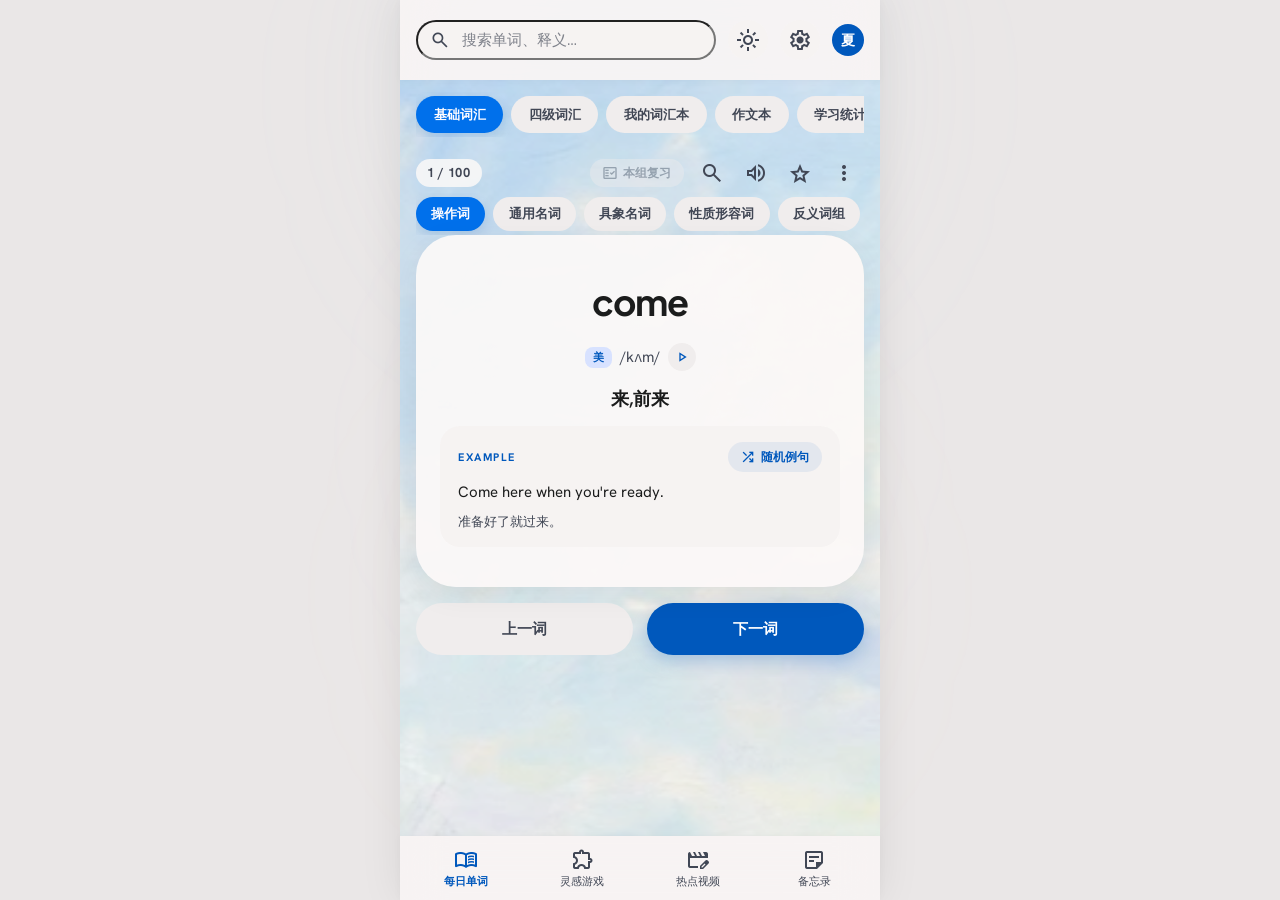
==== commit 36e6314b: "update: 压缩卡图 + 加载失败兜底" ====
--- a/index.html
+++ b/index.html
@@ -1,612 +1,612 @@
-<!DOCTYPE html>
-<html lang="zh-CN">
-<head>
-    <meta charset="UTF-8">
-    <meta name="viewport" content="width=device-width, initial-scale=1.0, maximum-scale=1.0, user-scalable=no, viewport-fit=cover">
-    <meta name="apple-mobile-web-app-capable" content="yes">
-    <meta name="apple-mobile-web-app-status-bar-style" content="black-translucent">
-    <meta name="theme-color" content="#fcf9f8" id="themeColor">
-    <title>夏天 · 创作工作台</title>
-    <link rel="preconnect" href="https://fonts.googleapis.com">
-    <link rel="preconnect" href="https://fonts.gstatic.com" crossorigin>
-    <link rel="stylesheet" href="css/style.css?v=20260731au">
-</head>
-<body>
-    <div id="app">
-        <!-- 流体渐变背景 -->
-        <div class="st-blob st-blob--blue"></div>
-        <div class="st-blob st-blob--orange"></div>
-        <div class="st-blob st-blob--purple"></div>
-
-        <!-- 顶部栏：全局搜索 + 主题切换 + 设置/头像 -->
-        <header id="topbar">
-            <div class="inner">
-                <div class="st-search-wrap">
-                    <span class="material-symbols-outlined icon">search</span>
-                    <input type="text" class="st-search-input" id="globalSearch" placeholder="搜索单词、释义…" maxlength="40">
-                </div>
-                <button class="st-btn-icon" id="themeToggle" aria-label="切换主题">
-                    <span class="material-symbols-outlined" id="themeIcon">light_mode</span>
-                </button>
-                <button class="st-btn-icon" id="settingsBtn" aria-label="设置">
-                    <span class="material-symbols-outlined">settings</span>
-                </button>
-                <div class="st-avatar">夏</div>
-            </div>
-        </header>
-
-        <!-- 主内容区 -->
-        <main class="st-main" id="mainContent">
-            <div class="page-container" id="pageContainer">
-
-                <!-- ===================== 每日单词 ===================== -->
-                <section class="page active" id="page-words">
-                    <div class="st-content">
-                        <div class="tab-row" id="wordBankTabs">
-                            <button class="tab-chip active" data-bank="daily">基础词汇</button>
-                            <button class="tab-chip" data-bank="cet4">四级词汇</button>
-                            <button class="tab-chip" data-bank="custom">我的词汇本</button>
-                            <button class="tab-chip" data-bank="essay">作文本</button>
-                            <button class="tab-chip" data-bank="stats">学习统计</button>
-                        </div>
-
-                        <!-- 学习视图（参考截图样式） -->
-                        <div id="wordStudyView">
-                            <div class="word-study-header">
-                                <button class="word-back-btn" id="wordBackBtn" aria-label="返回">
-                                    <span class="material-symbols-outlined">arrow_back_ios_new</span>
-                                </button>
-                                <div class="word-progress-row">
-                                    <div class="word-progress-top" id="wordProgressTop">0 / 0</div>
-                                    <button class="word-review-btn" id="wordReviewBtn" disabled aria-label="本组复习"><span class="material-symbols-outlined">fact_check</span>本组复习</button>
-                                </div>
-                                <div class="word-header-actions">
-                                    <button class="word-icon-btn" id="wordSearchToggleBtn" aria-label="搜索"><span class="material-symbols-outlined">search</span></button>
-                                    <button class="word-icon-btn" id="wordSpeakBtn" aria-label="朗读"><span class="material-symbols-outlined">volume_up</span></button>
-                                    <button class="word-icon-btn" id="saveWordBtn" aria-label="收藏"><span class="material-symbols-outlined">star</span></button>
-                                    <button class="word-icon-btn" id="wordMoreBtn" aria-label="更多"><span class="material-symbols-outlined">more_vert</span></button>
-                                </div>
-                            </div>
-
-                            <div class="word-cat-tabs" id="wordCatTabs">
-                                <button class="word-cat-chip active" data-cat="op">操作词</button>
-                                <button class="word-cat-chip" data-cat="gt">通用名词</button>
-                                <button class="word-cat-chip" data-cat="pt">具象名词</button>
-                                <button class="word-cat-chip" data-cat="qg">性质形容词</button>
-                                <button class="word-cat-chip" data-cat="qo">反义词组</button>
-                            </div>
-
-                            <div class="word-study-body" id="wordStudyBody">
-                                <div class="word-text" id="wordText">—</div>
-                                <div class="word-phonetic-row" id="wordPhoneticRow">
-                                    <span class="word-phonetic-tag">美</span>
-                                    <span class="word-phonetic" id="wordPhonetic"></span>
-                                    <button class="word-mini-speak" id="wordMiniSpeakBtn" aria-label="朗读"><span class="material-symbols-outlined">play_arrow</span></button>
-                                </div>
-                                <div class="word-meaning" id="wordMeaning"></div>
-
-                                <div class="word-example-card" id="wordExampleCard">
-                                    <div class="word-example-head">
-                                        <span class="word-example-label">Example</span>
-                                        <button class="word-example-random" id="wordRandomExampleBtn">
-                                            <span class="material-symbols-outlined">shuffle</span>随机例句
-                                        </button>
-                                    </div>
-                                    <div class="word-example-en" id="wordExample"></div>
-                                    <div class="word-example-cn" id="wordExampleTrans"></div>
-                                </div>
-                            </div>
-
-                            <div class="word-bottom-actions">
-                                <button class="word-prev-btn" id="prevWordBtn">上一词</button>
-                                <button class="word-next-btn" id="nextWordBtn">下一词</button>
-                            </div>
-                        </div>
-
-                        <!-- 本组复习视图（20 词平铺） -->
-                        <div id="wordReviewView" style="display:none;">
-                            <div class="word-review-header">
-                                <button class="word-back-btn" id="reviewBackBtn" aria-label="返回"><span class="material-symbols-outlined">arrow_back_ios_new</span></button>
-                                <div class="word-review-title">本组复习</div>
-                                <label class="word-review-hide"><input type="checkbox" id="reviewHideMastered"> 隐藏已掌握</label>
-                            </div>
-                            <div class="word-review-grid" id="wordReviewGrid"></div>
-                        </div>
-
-                        <!-- 搜索视图 -->
-                        <div id="wordSearchView" style="display:none;">
-                            <div class="word-search-header">
-                                <button class="word-back-btn" id="wordSearchBackBtn" aria-label="返回">
-                                    <span class="material-symbols-outlined">arrow_back_ios_new</span>
-                                </button>
-                                <input type="text" class="word-search-input" id="wordSearchInput" placeholder="输入英文或中文释义搜索…" maxlength="40">
-                                <button class="word-search-clear" id="wordSearchClear"><span class="material-symbols-outlined">close</span></button>
-                            </div>
-                            <div class="word-search-results" id="wordSearchResults"></div>
-                        </div>
-
-                        <!-- 我的词汇本视图 -->
-                        <div id="wordbookListView" style="display:none;">
-                            <div class="wordbook-add-bar">
-                                <input type="text" id="cwWord" placeholder="单词" maxlength="40">
-                                <input type="text" id="cwPhonetic" placeholder="音标" maxlength="40">
-                                <input type="text" id="cwMeaning" placeholder="中文释义" maxlength="120">
-                                <button class="btn-primary" id="addCustomWordBtn">添加</button>
-                            </div>
-                            <div class="wordbook-list" id="wordbookList"></div>
-                        </div>
-
-                        <!-- 作文本视图 -->
-                        <div id="essayView" style="display:none;">
-                            <div class="essay-toolbar">
-                                <input type="text" class="essay-search" id="essaySearch" placeholder="搜索作文（英文 / 中文）…" maxlength="60">
-                                <button class="btn-ghost essay-cat-manage" id="essayCatManageBtn">分类管理</button>
-                                <button class="btn-ghost essay-wordbook" id="essayWordbookBtn">📚 作文生词本</button>
-                                <button class="btn-primary essay-new" id="essayNewBtn">＋ 新建作文</button>
-                            </div>
-                            <div class="essay-cat-filter" id="essayCatFilter"></div>
-                            <div class="essay-list" id="essayList"></div>
-                        </div>
-
-                        <!-- 学习统计视图 -->
-                        <div id="statsView" style="display:none;">
-                            <div class="stats-hero">
-                                <div class="st-progress-ring" id="statsRing">
-                                    <svg viewBox="0 0 100 100">
-                                        <defs><linearGradient id="stProgressGradient" x1="0%" y1="0%" x2="100%" y2="100%"><stop offset="0%" stop-color="#0058bc"/><stop offset="100%" stop-color="#553C9A"/></linearGradient></defs>
-                                        <circle class="track" cx="50" cy="50" r="45"></circle>
-                                        <circle class="fill" id="statsRingFill" cx="50" cy="50" r="45" stroke-dasharray="283" stroke-dashoffset="283"></circle>
-                                    </svg>
-                                    <div class="st-progress-inner">
-                                        <span id="statsLearned">0</span>
-                                        <div></div>
-                                        <span id="statsTotal">0</span>
-                                        <span class="st-label" style="margin-top:.5rem;">Mastery</span>
-                                    </div>
-                                </div>
-                            </div>
-                            <div class="st-card stats-summary">
-                                <div class="stats-summary-grid">
-                                    <div class="stats-summary-item"><span class="material-symbols-outlined" style="color:var(--st-primary);font-size:28px;">check_circle</span><b id="statsLearned2">0</b><span>Learned</span></div>
-                                    <div class="stats-summary-item"><span class="material-symbols-outlined" style="color:var(--st-secondary-container);font-size:28px;">local_fire_department</span><b id="statsStreak">1</b><span>Streak</span></div>
-                                    <div class="stats-summary-item"><span class="material-symbols-outlined" style="color:var(--st-morandi-purple);font-size:28px;">target</span><b id="statsAccuracy">--</b><span>Accuracy</span></div>
-                                </div>
-                            </div>
-                            <div class="stats-section">
-                                <div class="st-flex st-justify-between st-items-center" style="margin-bottom:.75rem;">
-                                    <h3 class="st-title-sm">学习日历</h3>
-                                    <span class="st-label">当日学习时长见下方</span>
-                                </div>
-                                <div class="st-card stats-cal-card">
-                                    <div class="st-cal">
-                                        <div class="st-cal-head">
-                                            <button class="st-cal-nav" id="statsCalPrev" aria-label="上个月"><span class="material-symbols-outlined">chevron_left</span></button>
-                                            <span class="st-cal-title" id="statsCalMonthLabel">—</span>
-                                            <button class="st-cal-nav" id="statsCalNext" aria-label="下个月"><span class="material-symbols-outlined">chevron_right</span></button>
-                                        </div>
-                                        <div class="st-cal-dow"><span>一</span><span>二</span><span>三</span><span>四</span><span>五</span><span>六</span><span>日</span></div>
-                                        <div class="st-cal-grid" id="statsCalGrid"></div>
-                                        <div class="st-cal-detail" id="statsCalDetail"></div>
-                                        <div class="st-cal-legend">
-                                            <span><i class="dot l0"></i>0</span>
-                                            <span><i class="dot l1"></i>1-2</span>
-                                            <span><i class="dot l2"></i>3-5</span>
-                                            <span><i class="dot l3"></i>6-9</span>
-                                            <span><i class="dot l4"></i>10+</span>
-                                            <span class="st-cal-legend-tip">格内数字 = 当天记的单词数</span>
-                                        </div>
-                                    </div>
-                                </div>
-                            </div>
-                            <div class="stats-section">
-                                <h3 class="st-title-sm" style="margin-bottom:.75rem;">Milestones</h3>
-                                <div class="stats-milestones" id="statsMilestones"></div>
-                            </div>
-                        </div>
-
-                        <!-- 作文编辑弹窗 -->
-                        <div class="modal-overlay" id="essayEditModal" style="display:none;">
-                            <div class="modal-card">
-                                <div class="modal-header">
-                                    <h3 id="essayEditTitle">新建作文</h3>
-                                    <button class="modal-close" id="essayEditClose" aria-label="关闭"><span class="material-symbols-outlined">close</span></button>
-                                </div>
-                                <div class="modal-body">
-                                    <input type="text" id="essayFTitle" class="essay-title-input st-input" placeholder="标题（可选，默认取首句）" maxlength="80">
-                                    <label class="field-label">英文全文</label>
-                                    <textarea id="essayFContent" class="st-input st-textarea" rows="7" placeholder="粘贴或输入英文作文…"></textarea>
-                                    <label class="field-label">中文翻译</label>
-                                    <textarea id="essayFTrans" class="st-input st-textarea" rows="3" placeholder="中文翻译…"></textarea>
-                                    <label class="field-label">写作笔记</label>
-                                    <textarea id="essayFNotes" class="st-input st-textarea" rows="2" placeholder="写作思路、亮点、待改进…"></textarea>
-                                    <label class="field-label">分类</label>
-                                    <div class="essay-cat-pick" id="essayCatPick"></div>
-                                </div>
-                                <div class="modal-footer">
-                                    <button class="btn-ghost" id="essayEditCancel">取消</button>
-                                    <button class="btn-primary" id="essaySaveBtn">保存</button>
-                                </div>
-                            </div>
-                        </div>
-
-                        <!-- 作文查看弹窗 -->
-                        <div class="modal-overlay" id="essayViewModal" style="display:none;">
-                            <div class="modal-card">
-                                <div class="modal-header">
-                                    <h3 id="essayViewTitle">作文</h3>
-                                    <button class="modal-close" id="essayViewClose" aria-label="关闭"><span class="material-symbols-outlined">close</span></button>
-                                </div>
-                                <div class="modal-body" id="essayViewBody"></div>
-                                <div class="modal-footer essay-view-actions">
-                                    <button class="btn-ghost" id="essayEditFromView">编辑</button>
-                                    <button class="btn-ghost" id="essayMoveCatBtn">移动分类</button>
-                                    <button class="btn-ghost" id="essayFavBtn">☆ 收藏</button>
-                                    <button class="btn-ghost danger" id="essayDelBtn">删除</button>
-                                </div>
-                            </div>
-                        </div>
-
-                        <!-- 分类管理弹窗 -->
-                        <div class="modal-overlay" id="essayCatModal" style="display:none;">
-                            <div class="modal-card">
-                                <div class="modal-header">
-                                    <h3>分类管理</h3>
-                                    <button class="modal-close" id="essayCatClose" aria-label="关闭"><span class="material-symbols-outlined">close</span></button>
-                                </div>
-                                <div class="modal-body">
-                                    <div class="add-bar">
-                                        <input type="text" id="essayNewCatName" class="st-input" placeholder="新分类名称" maxlength="20">
-                                        <button class="btn-primary" id="essayAddCatBtn">添加</button>
-                                    </div>
-                                    <div class="essay-cat-manage-list" id="essayCatManageList"></div>
-                                </div>
-                            </div>
-                        </div>
-
-                        <!-- 移动分类弹窗 -->
-                        <div class="modal-overlay" id="essayMoveModal" style="display:none;">
-                            <div class="modal-card">
-                                <div class="modal-header">
-                                    <h3>移动分类</h3>
-                                    <button class="modal-close" id="essayMoveClose" aria-label="关闭"><span class="material-symbols-outlined">close</span></button>
-                                </div>
-                                <div class="modal-body">
-                                    <div class="essay-cat-pick" id="essayMoveCats"></div>
-                                </div>
-                                <div class="modal-footer">
-                                    <button class="btn-primary" id="essayMoveSave">保存</button>
-                                </div>
-                            </div>
-                        </div>
-
-                        <!-- 选区浮动：加入词汇本 -->
-                        <button class="essay-sel-add" id="essaySelAdd" style="display:none;">＋ 加入词汇本</button>
-                    </div>
-                </section>
-
-                <!-- ===================== 灵感游戏 ===================== -->
-                <section class="page" id="page-inspire">
-                    <div class="st-content">
-                        <div class="tab-row" id="inspireTabs">
-                            <button class="tab-chip active" data-sub="capsule">灵感扭蛋机</button>
-                            <button class="tab-chip" data-sub="silk">海上丝路</button>
-                        </div>
-
-                        <!-- 星宿扭蛋抽卡模拟器 -->
-                        <div id="capsuleView">
-                            <iframe src="gacha.html?v=20260731au" title="星宿流转抽卡模拟器"></iframe>
-                        </div>
-
-                        <!-- 海上丝路贸易模拟 -->
-                        <div id="silkView" style="display:none;">
-                            <div id="silkSetup" class="silk-setup st-card st-card--hero st-flex-col st-gap-2">
-                                <div class="silk-title">海上丝路 · 贸易模拟</div>
-                                <p class="silk-desc">在港口间低买高卖，借「四海逸闻」预判行情，30 或 50 轮后结算财富。</p>
-                                <div class="silk-stat-line">初始金币 <b>2000</b> · 初始仓库容量 <b>200</b></div>
-                                <div class="silk-stat-line">星轨结晶 <b id="silkCrystalBalance">0</b> · 每日默认 +20,000</div>
-                                <div class="silk-mode-pick">
-                                    <button class="mode-chip active" data-rounds="30">30 轮模式</button>
-                                    <button class="mode-chip" data-rounds="50">50 轮模式</button>
-                                </div>
-                                <button class="btn-primary btn-block" id="silkStartBtn">启航</button>
-                                <button class="btn-ghost btn-block" id="silkRankBtn">🏆 查看排行榜</button>
-                            </div>
-                            <div id="silkGame" style="display:none;">
-                                <!-- 顶栏：远航进度 + 当前资金 + 头像 -->
-                                <header class="sn-header">
-                                    <div class="sn-h-left">
-                                        <span class="material-symbols-outlined sn-h-sail">sailing</span>
-                                        <div class="sn-h-text">
-                                            <span class="sn-h-label">远航进度</span>
-                                            <span class="sn-h-val" id="silkRoundLabel">第 1 / 30 轮</span>
-                                        </div>
-                                    </div>
-                                    <div class="sn-h-right">
-                                        <div class="sn-h-funds">
-                                            <span class="sn-h-label">当前资金</span>
-                                            <div class="sn-h-fund"><span class="material-symbols-outlined">monetization_on</span><span id="silkGold">2000</span></div>
-                                        </div>
-                                        <button class="sn-h-exit" id="silkExitBtn">离港</button>
-                                        <div class="sn-h-avatar"><span class="material-symbols-outlined">person</span></div>
-                                    </div>
-                                </header>
-
-                                <!-- 滚动内容 -->
-                                <div class="sn-body sn-scroll">
-                                    <!-- 四海邮报 状态卡 -->
-                                    <section class="sn-status sn-glass">
-                        <div class="sn-news-ic"><span class="material-symbols-outlined">campaign</span></div>
-                        <div class="sn-news-main">
-                            <span class="sn-news-tag">四海邮报</span>
-                            <p class="sn-news-text" id="silkNewsText">本港风平浪静，暂无逸闻。</p>
-                        </div>
-                    </section>
-
-                                    <!-- 市集行情 -->
-                                    <section class="sn-market-sec">
-                                        <div class="sn-sec-head">
-                                            <h2 class="sn-sec-title"><span class="material-symbols-outlined">storefront</span>市集行情</h2>
-                                            <div class="sn-sec-right">
-                                                <span class="sn-port-pill" id="silkPortName">合浦港</span>
-                                                <button class="sn-link-btn" id="silkSortBtn"><span class="material-symbols-outlined">trending_up</span>价格走势</button>
-                                            </div>
-                                        </div>
-                                        <div class="sn-goods-grid" id="silkGoodsGrid"></div>
-                                    </section>
-
-                                    <!-- 货仓 -->
-                                    <section class="sn-cargo-sec">
-                                        <div class="sn-cap-head-row">
-                                            <span class="sn-cap-label">货仓容量</span>
-                                            <span class="sn-cap-num" id="silkCapLabel">0 / 200 担</span>
-                                            <button class="sn-expand-btn" id="silkExpandBtn">扩容</button>
-                                        </div>
-                                        <div class="sn-cap-bar"><div class="sn-cap-fill" id="silkCapBar"></div></div>
-                                        <div class="sn-warehouse sn-scroll" id="silkWarehouseList"></div>
-                                    </section>
-                                </div>
-
-                                <!-- 底部吸附：下一轮 -->
-                                <div class="sn-bottom">
-                                    <button class="sn-next-btn" id="silkNextBtn">下一轮 <span class="material-symbols-outlined">arrow_forward</span></button>
-                                </div>
-
-                                <!-- 交易底栏（点选货物弹出） -->
-                                <div class="sn-sheet" id="silkSheet">
-                                    <div class="sn-sheet-card">
-                                        <div class="sn-sheet-top">
-                                            <div class="sn-sheet-info">
-                                                <span class="sn-sheet-name" id="silkSheetName">—</span>
-                                                <span class="sn-sheet-price" id="silkSheetPrice">单价: -- 两</span>
-                                            </div>
-                                            <button class="sn-sheet-close" id="silkSheetClose" aria-label="关闭"><span class="material-symbols-outlined">close</span></button>
-                                        </div>
-                                        <div class="sn-stepper">
-                                            <button id="silkQtyMinus" aria-label="减少"><span class="material-symbols-outlined">remove</span></button>
-                                            <div class="sn-qty"><input type="number" id="silkQtyInput" min="1" value="1"><span>担</span></div>
-                                            <button id="silkQtyPlus" aria-label="增加"><span class="material-symbols-outlined">add</span></button>
-                                        </div>
-                                        <div class="sn-sheet-btns">
-                                            <button class="sn-sell" id="silkSellBtn">卖出</button>
-                                            <button class="sn-buy" id="silkBuyBtn">买入</button>
-                                        </div>
-                                        <div class="sn-sheet-meta">
-                                            <span>预计花费: <b id="silkTradeCost">--</b></span>
-                                            <span>占用舱位: <span id="silkTradeCap">--</span></span>
-                                        </div>
-                                    </div>
-                                </div>
-                            </div>
-                            <div id="silkResult" style="display:none;" class="silk-result st-card st-card--hero st-flex-col st-gap-2">
-                                <div class="silk-title">航程结算</div>
-                                <div class="silk-result-score" id="silkFinalScore">0</div>
-                                <div class="silk-result-label">结算总资产</div>
-                                <div class="silk-result-detail" id="silkResultDetail"></div>
-                                <div class="silk-claim" id="silkClaimBox" style="display:none;">
-                                    <div class="silk-claim-info" id="silkClaimInfo"></div>
-                                    <button class="btn-primary btn-block" id="silkClaimBtn">领取星轨结晶</button>
-                                </div>
-                                <div class="silk-rank-title" id="silkRankTitle">🏆 排行榜</div>
-                                <div class="silk-rank-list" id="silkRank"></div>
-                                <button class="btn-primary btn-block" id="silkRestartBtn">再来一局</button>
-                            </div>
-                            <div id="silkRankModal" class="silk-rank-modal" style="display:none;">
-                                <div class="silk-rank-modal-box">
-                                    <div class="silk-rank-modal-head"><span>🏆 排行榜</span><button class="silk-rank-close" id="silkRankClose" aria-label="关闭"><span class="material-symbols-outlined">close</span></button></div>
-                                    <div class="silk-mode-pick"><button class="mode-chip active" data-rtab="30">30 轮榜</button><button class="mode-chip" data-rtab="50">50 轮榜</button></div>
-                                    <div class="silk-rank-list" id="silkRankModalList"></div>
-                                </div>
-                            </div>
-                        </div>
-                    </div>
-                </section>
-
-                <!-- ===================== 热点视频追寻 ===================== -->
-                <section class="page" id="page-video">
-                    <div class="st-content tv-content">
-                        <div class="tv-header">
-                            <div>
-                                <h1 class="tv-title">热点灵感</h1>
-                                <p class="tv-subtitle">发现今天正在刷屏的内容 · 每日 09:00 自动采集</p>
-                            </div>
-                            <button class="tv-filter-btn" id="videoFilterBtn" aria-label="筛选"><span class="material-symbols-outlined">tune</span></button>
-                        </div>
-                        <div class="tv-search">
-                            <span class="material-symbols-outlined">search</span>
-                            <input type="text" id="videoSearch" placeholder="搜索当前平台的视频或用户" maxlength="40" autocomplete="off">
-                            <button class="tv-search-clear" id="videoSearchClear" aria-label="清除" style="display:none;"><span class="material-symbols-outlined">close</span></button>
-                        </div>
-                        <div class="tv-link-parse">
-                            <span class="material-symbols-outlined">link</span>
-                            <input type="text" id="videoLinkInput" placeholder="粘贴短视频分享链接，一键拆解爆点" maxlength="400" autocomplete="off">
-                            <button class="tv-parse-btn" id="videoParseBtn"><span class="material-symbols-outlined">auto_awesome</span>解析</button>
-                        </div>
-                        <div class="tv-platforms" id="videoPlatformTabs">
-                            <button class="tv-chip active" data-platform="douyin"><span class="pulse-dot"></span>抖音</button>
-                            <button class="tv-chip" data-platform="kuaishou">快手</button>
-                            <button class="tv-chip" data-platform="bilibili">B站</button>
-                            <button class="tv-chip" data-platform="xiaohongshu">小红书</button>
-                            <button class="tv-chip" data-platform="saved">⭐ 收藏</button>
-                        </div>
-                        <div class="video-feed" id="videoFeed"></div>
-                    </div>
-                </section>
-
-                <!-- ===================== 备忘录 & AI助手 ===================== -->
-                <section class="page" id="page-memo">
-                    <div class="st-content">
-                        <div class="tab-row" id="memoTabs">
-                            <button class="tab-chip active" data-sub="notes">备忘录</button>
-                            <button class="tab-chip" data-sub="ai">AI 助手</button>
-                        </div>
-                        <div id="notesView">
-                            <div class="memo-filters" id="memoFilters">
-                                <button class="memo-filter active" data-filter="all">全部</button>
-                                <button class="memo-filter" data-filter="idea">创意</button>
-                                <button class="memo-filter" data-filter="todo">待办</button>
-                                <button class="memo-filter" data-filter="important">重要</button>
-                            </div>
-                            <div class="memo-masonry" id="memoList"></div>
-                            <button class="memo-fab" id="memoFab" aria-label="添加备忘录">
-                                <span class="material-symbols-outlined">add</span>
-                            </button>
-                        </div>
-
-                        <!-- 添加/编辑备忘录模态框 -->
-                        <div class="memo-modal" id="memoModal" style="display:none;">
-                            <div class="memo-modal-backdrop" id="memoModalBackdrop"></div>
-                            <div class="memo-modal-sheet">
-                                <div class="memo-modal-header">
-                                    <h3 id="memoModalTitle">新建便签</h3>
-                                    <button class="memo-modal-close" id="memoModalClose" aria-label="关闭"><span class="material-symbols-outlined">close</span></button>
-                                </div>
-                                <div class="memo-modal-body">
-                                    <input type="text" id="memoTitleInput" class="st-input" placeholder="标题（选填）" maxlength="40">
-                                    <div class="memo-tag-select" id="memoTagSelect">
-                                        <button class="memo-tag-chip active" data-tag="idea">创意</button>
-                                        <button class="memo-tag-chip" data-tag="todo">待办</button>
-                                        <button class="memo-tag-chip" data-tag="important">重要</button>
-                                        <button class="memo-tag-chip" data-tag="general">普通</button>
-                                    </div>
-                                    <textarea id="memoContentInput" class="st-input st-textarea" placeholder="写点什么..." rows="4" maxlength="1200"></textarea>
-                                    <div class="memo-image-preview" id="memoImagePreview"></div>
-                                    <div class="memo-modal-actions">
-                                        <label class="memo-image-btn" for="memoImageInput">
-                                            <span class="material-symbols-outlined">image</span>添加图片
-                                        </label>
-                                        <input type="file" id="memoImageInput" accept="image/*" style="display:none;">
-                                        <button class="memo-image-btn" id="memoTodoLineBtn" type="button">
-                                            <span class="material-symbols-outlined">check_box</span>添加待办
-                                        </button>
-                                    </div>
-                                </div>
-                                <div class="memo-modal-footer">
-                                    <button class="memo-save-btn" id="memoSaveBtn">保存</button>
-                                </div>
-                            </div>
-                        </div>
-                        <div id="aiView" style="display:none;">
-                            <div class="ai-settings" id="aiSettings">
-                                <div class="ai-settings-toggle" id="aiSettingsToggle">
-                                    <span>⚙️ API 设置</span>
-                                    <span class="ai-settings-hint" id="aiSettingsStatus">未配置 · 演示模式</span>
-                                </div>
-                                <div class="ai-settings-body" id="aiSettingsBody" style="display:none;">
-                                    <label>API 地址（OpenAI 兼容）<input type="text" id="aiEndpoint" class="st-input" placeholder="https://api.openai.com/v1/chat/completions" maxlength="200"></label>
-                                    <label>API Key<input type="password" id="aiKey" class="st-input" placeholder="sk-..." maxlength="200"></label>
-                                    <label>模型名<input type="text" id="aiModel" class="st-input" placeholder="gpt-4o-mini" maxlength="60"></label>
-                                    <button class="btn-ghost btn-block" id="aiSaveSettings">保存设置</button>
-                                </div>
-                            </div>
-                            <div class="ai-chat" id="aiChat"></div>
-                            <div class="ai-quick">
-                                <button class="quick-chip" data-q="帮我写一个短视频脚本大纲">脚本大纲</button>
-                                <button class="quick-chip" data-q="把这句话翻译成英文，保持口语化">翻译</button>
-                                <button class="quick-chip" data-q="给我3个选题方向做头脑风暴">头脑风暴</button>
-                                <button class="quick-chip" data-q="整理一下我的创作思路">梳理思路</button>
-                            </div>
-                            <div class="ai-input-bar">
-                                <textarea id="aiInput" placeholder="问问 AI 助手..." rows="1" maxlength="2000"></textarea>
-                                <button class="ai-send" id="aiSendBtn"><span class="material-symbols-outlined">arrow_upward</span></button>
-                            </div>
-                        </div>
-                    </div>
-                </section>
-
-                <!-- ===================== 设置中心 ===================== -->
-                <section class="page" id="page-settings">
-                    <div class="st-content">
-                        <div class="settings-theme-card st-card st-card--hero st-card--press" id="settingsThemeCard">
-                            <div class="settings-theme-layer settings-theme-day" id="themeDayLayer">
-                                <div class="settings-theme-preview">
-                                    <div></div><span class="material-symbols-outlined">light_mode</span>
-                                </div>
-                                <p>日间模式</p>
-                            </div>
-                            <div class="settings-theme-layer settings-theme-night active" id="themeNightLayer">
-                                <div class="settings-theme-preview"><div></div><span class="material-symbols-outlined">dark_mode</span></div>
-                                <p>夜间模式</p>
-                            </div>
-                            <div class="settings-theme-badge"><span class="pulse"></span>点击切换</div>
-                        </div>
-                        <div class="settings-section">
-                            <span class="st-label" style="margin:1rem 0 .5rem .5rem;display:block;">设置项</span>
-                            <div class="st-card" style="padding:.5rem;">
-                                <button class="settings-row" id="settingsApiBtn"><span class="material-symbols-outlined">api</span><div><b>API 服务商</b><span>兼容 OpenAI 与 Anthropic</span></div><span class="material-symbols-outlined">chevron_right</span></button>
-                                <button class="settings-row" id="settingsDataBtn"><span class="material-symbols-outlined">database</span><div><b>本地数据</b><span>导出、备份与恢复</span></div><span class="material-symbols-outlined">chevron_right</span></button>
-                            </div>
-                        </div>
-                        <div class="settings-section">
-                            <span class="st-label" style="margin:1rem 0 .5rem .5rem;display:block;">关于</span>
-                            <div class="st-card" style="padding:.5rem;">
-                                <div class="settings-row"><span class="material-symbols-outlined">flare</span><div><b>关于夏天</b><span>版本 2.4.1（Stitch 构建）</span></div><span class="material-symbols-outlined">chevron_right</span></div>
-                            </div>
-                            <div class="settings-about">
-                                <div class="settings-logo"><span class="material-symbols-outlined">spa</span></div>
-                                <p class="st-body-sm">为静谧创作而生。</p>
-                            </div>
-                        </div>
-                    </div>
-                </section>
-
-            </div>
-        </main>
-
-        <!-- 底部导航 -->
-        <nav id="bottomNav">
-            <div class="inner">
-                <button class="st-nav-item active" data-page="words">
-                    <span class="material-symbols-outlined">menu_book</span>
-                    <span>每日单词</span>
-                </button>
-                <button class="st-nav-item" data-page="inspire">
-                    <span class="material-symbols-outlined">extension</span>
-                    <span>灵感游戏</span>
-                </button>
-                <button class="st-nav-item" data-page="video">
-                    <span class="material-symbols-outlined">movie_edit</span>
-                    <span>热点视频</span>
-                </button>
-                <button class="st-nav-item" data-page="memo">
-                    <span class="material-symbols-outlined">sticky_note_2</span>
-                    <span>备忘录</span>
-                </button>
-            </div>
-        </nav>
-    </div>
-
-    <div class="toast" id="toast"></div>
-    <script src="js/cet4_words.js?v=20260731au"></script>
-    <script src="js/basic_words.js?v=20260731au"></script>
-    <script src="js/data.js?v=20260731au"></script>
-    <script src="js/store.js?v=20260731au"></script>
-    <script src="js/words.js?v=20260731au"></script>
-    <script src="js/essay.js?v=20260731au"></script>
-    <script src="js/stats.js?v=20260731au"></script>
-    <script src="js/inspire.js?v=20260731au"></script>
-    <script src="js/video.js?v=20260731au"></script>
-    <script src="js/memo.js?v=20260731au"></script>
-    <script src="js/settings.js?v=20260731au"></script>
-    <script src="js/app.js?v=20260731au"></script>
-</body>
-</html>
+<!DOCTYPE html>
+<html lang="zh-CN">
+<head>
+    <meta charset="UTF-8">
+    <meta name="viewport" content="width=device-width, initial-scale=1.0, maximum-scale=1.0, user-scalable=no, viewport-fit=cover">
+    <meta name="apple-mobile-web-app-capable" content="yes">
+    <meta name="apple-mobile-web-app-status-bar-style" content="black-translucent">
+    <meta name="theme-color" content="#fcf9f8" id="themeColor">
+    <title>夏天 · 创作工作台</title>
+    <link rel="preconnect" href="https://fonts.googleapis.com">
+    <link rel="preconnect" href="https://fonts.gstatic.com" crossorigin>
+    <link rel="stylesheet" href="css/style.css?v=20260731au">
+</head>
+<body>
+    <div id="app">
+        <!-- 流体渐变背景 -->
+        <div class="st-blob st-blob--blue"></div>
+        <div class="st-blob st-blob--orange"></div>
+        <div class="st-blob st-blob--purple"></div>
+
+        <!-- 顶部栏：全局搜索 + 主题切换 + 设置/头像 -->
+        <header id="topbar">
+            <div class="inner">
+                <div class="st-search-wrap">
+                    <span class="material-symbols-outlined icon">search</span>
+                    <input type="text" class="st-search-input" id="globalSearch" placeholder="搜索单词、释义…" maxlength="40">
+                </div>
+                <button class="st-btn-icon" id="themeToggle" aria-label="切换主题">
+                    <span class="material-symbols-outlined" id="themeIcon">light_mode</span>
+                </button>
+                <button class="st-btn-icon" id="settingsBtn" aria-label="设置">
+                    <span class="material-symbols-outlined">settings</span>
+                </button>
+                <div class="st-avatar">夏</div>
+            </div>
+        </header>
+
+        <!-- 主内容区 -->
+        <main class="st-main" id="mainContent">
+            <div class="page-container" id="pageContainer">
+
+                <!-- ===================== 每日单词 ===================== -->
+                <section class="page active" id="page-words">
+                    <div class="st-content">
+                        <div class="tab-row" id="wordBankTabs">
+                            <button class="tab-chip active" data-bank="daily">基础词汇</button>
+                            <button class="tab-chip" data-bank="cet4">四级词汇</button>
+                            <button class="tab-chip" data-bank="custom">我的词汇本</button>
+                            <button class="tab-chip" data-bank="essay">作文本</button>
+                            <button class="tab-chip" data-bank="stats">学习统计</button>
+                        </div>
+
+                        <!-- 学习视图（参考截图样式） -->
+                        <div id="wordStudyView">
+                            <div class="word-study-header">
+                                <button class="word-back-btn" id="wordBackBtn" aria-label="返回">
+                                    <span class="material-symbols-outlined">arrow_back_ios_new</span>
+                                </button>
+                                <div class="word-progress-row">
+                                    <div class="word-progress-top" id="wordProgressTop">0 / 0</div>
+                                    <button class="word-review-btn" id="wordReviewBtn" disabled aria-label="本组复习"><span class="material-symbols-outlined">fact_check</span>本组复习</button>
+                                </div>
+                                <div class="word-header-actions">
+                                    <button class="word-icon-btn" id="wordSearchToggleBtn" aria-label="搜索"><span class="material-symbols-outlined">search</span></button>
+                                    <button class="word-icon-btn" id="wordSpeakBtn" aria-label="朗读"><span class="material-symbols-outlined">volume_up</span></button>
+                                    <button class="word-icon-btn" id="saveWordBtn" aria-label="收藏"><span class="material-symbols-outlined">star</span></button>
+                                    <button class="word-icon-btn" id="wordMoreBtn" aria-label="更多"><span class="material-symbols-outlined">more_vert</span></button>
+                                </div>
+                            </div>
+
+                            <div class="word-cat-tabs" id="wordCatTabs">
+                                <button class="word-cat-chip active" data-cat="op">操作词</button>
+                                <button class="word-cat-chip" data-cat="gt">通用名词</button>
+                                <button class="word-cat-chip" data-cat="pt">具象名词</button>
+                                <button class="word-cat-chip" data-cat="qg">性质形容词</button>
+                                <button class="word-cat-chip" data-cat="qo">反义词组</button>
+                            </div>
+
+                            <div class="word-study-body" id="wordStudyBody">
+                                <div class="word-text" id="wordText">—</div>
+                                <div class="word-phonetic-row" id="wordPhoneticRow">
+                                    <span class="word-phonetic-tag">美</span>
+                                    <span class="word-phonetic" id="wordPhonetic"></span>
+                                    <button class="word-mini-speak" id="wordMiniSpeakBtn" aria-label="朗读"><span class="material-symbols-outlined">play_arrow</span></button>
+                                </div>
+                                <div class="word-meaning" id="wordMeaning"></div>
+
+                                <div class="word-example-card" id="wordExampleCard">
+                                    <div class="word-example-head">
+                                        <span class="word-example-label">Example</span>
+                                        <button class="word-example-random" id="wordRandomExampleBtn">
+                                            <span class="material-symbols-outlined">shuffle</span>随机例句
+                                        </button>
+                                    </div>
+                                    <div class="word-example-en" id="wordExample"></div>
+                                    <div class="word-example-cn" id="wordExampleTrans"></div>
+                                </div>
+                            </div>
+
+                            <div class="word-bottom-actions">
+                                <button class="word-prev-btn" id="prevWordBtn">上一词</button>
+                                <button class="word-next-btn" id="nextWordBtn">下一词</button>
+                            </div>
+                        </div>
+
+                        <!-- 本组复习视图（20 词平铺） -->
+                        <div id="wordReviewView" style="display:none;">
+                            <div class="word-review-header">
+                                <button class="word-back-btn" id="reviewBackBtn" aria-label="返回"><span class="material-symbols-outlined">arrow_back_ios_new</span></button>
+                                <div class="word-review-title">本组复习</div>
+                                <label class="word-review-hide"><input type="checkbox" id="reviewHideMastered"> 隐藏已掌握</label>
+                            </div>
+                            <div class="word-review-grid" id="wordReviewGrid"></div>
+                        </div>
+
+                        <!-- 搜索视图 -->
+                        <div id="wordSearchView" style="display:none;">
+                            <div class="word-search-header">
+                                <button class="word-back-btn" id="wordSearchBackBtn" aria-label="返回">
+                                    <span class="material-symbols-outlined">arrow_back_ios_new</span>
+                                </button>
+                                <input type="text" class="word-search-input" id="wordSearchInput" placeholder="输入英文或中文释义搜索…" maxlength="40">
+                                <button class="word-search-clear" id="wordSearchClear"><span class="material-symbols-outlined">close</span></button>
+                            </div>
+                            <div class="word-search-results" id="wordSearchResults"></div>
+                        </div>
+
+                        <!-- 我的词汇本视图 -->
+                        <div id="wordbookListView" style="display:none;">
+                            <div class="wordbook-add-bar">
+                                <input type="text" id="cwWord" placeholder="单词" maxlength="40">
+                                <input type="text" id="cwPhonetic" placeholder="音标" maxlength="40">
+                                <input type="text" id="cwMeaning" placeholder="中文释义" maxlength="120">
+                                <button class="btn-primary" id="addCustomWordBtn">添加</button>
+                            </div>
+                            <div class="wordbook-list" id="wordbookList"></div>
+                        </div>
+
+                        <!-- 作文本视图 -->
+                        <div id="essayView" style="display:none;">
+                            <div class="essay-toolbar">
+                                <input type="text" class="essay-search" id="essaySearch" placeholder="搜索作文（英文 / 中文）…" maxlength="60">
+                                <button class="btn-ghost essay-cat-manage" id="essayCatManageBtn">分类管理</button>
+                                <button class="btn-ghost essay-wordbook" id="essayWordbookBtn">📚 作文生词本</button>
+                                <button class="btn-primary essay-new" id="essayNewBtn">＋ 新建作文</button>
+                            </div>
+                            <div class="essay-cat-filter" id="essayCatFilter"></div>
+                            <div class="essay-list" id="essayList"></div>
+                        </div>
+
+                        <!-- 学习统计视图 -->
+                        <div id="statsView" style="display:none;">
+                            <div class="stats-hero">
+                                <div class="st-progress-ring" id="statsRing">
+                                    <svg viewBox="0 0 100 100">
+                                        <defs><linearGradient id="stProgressGradient" x1="0%" y1="0%" x2="100%" y2="100%"><stop offset="0%" stop-color="#0058bc"/><stop offset="100%" stop-color="#553C9A"/></linearGradient></defs>
+                                        <circle class="track" cx="50" cy="50" r="45"></circle>
+                                        <circle class="fill" id="statsRingFill" cx="50" cy="50" r="45" stroke-dasharray="283" stroke-dashoffset="283"></circle>
+                                    </svg>
+                                    <div class="st-progress-inner">
+                                        <span id="statsLearned">0</span>
+                                        <div></div>
+                                        <span id="statsTotal">0</span>
+                                        <span class="st-label" style="margin-top:.5rem;">Mastery</span>
+                                    </div>
+                                </div>
+                            </div>
+                            <div class="st-card stats-summary">
+                                <div class="stats-summary-grid">
+                                    <div class="stats-summary-item"><span class="material-symbols-outlined" style="color:var(--st-primary);font-size:28px;">check_circle</span><b id="statsLearned2">0</b><span>Learned</span></div>
+                                    <div class="stats-summary-item"><span class="material-symbols-outlined" style="color:var(--st-secondary-container);font-size:28px;">local_fire_department</span><b id="statsStreak">1</b><span>Streak</span></div>
+                                    <div class="stats-summary-item"><span class="material-symbols-outlined" style="color:var(--st-morandi-purple);font-size:28px;">target</span><b id="statsAccuracy">--</b><span>Accuracy</span></div>
+                                </div>
+                            </div>
+                            <div class="stats-section">
+                                <div class="st-flex st-justify-between st-items-center" style="margin-bottom:.75rem;">
+                                    <h3 class="st-title-sm">学习日历</h3>
+                                    <span class="st-label">当日学习时长见下方</span>
+                                </div>
+                                <div class="st-card stats-cal-card">
+                                    <div class="st-cal">
+                                        <div class="st-cal-head">
+                                            <button class="st-cal-nav" id="statsCalPrev" aria-label="上个月"><span class="material-symbols-outlined">chevron_left</span></button>
+                                            <span class="st-cal-title" id="statsCalMonthLabel">—</span>
+                                            <button class="st-cal-nav" id="statsCalNext" aria-label="下个月"><span class="material-symbols-outlined">chevron_right</span></button>
+                                        </div>
+                                        <div class="st-cal-dow"><span>一</span><span>二</span><span>三</span><span>四</span><span>五</span><span>六</span><span>日</span></div>
+                                        <div class="st-cal-grid" id="statsCalGrid"></div>
+                                        <div class="st-cal-detail" id="statsCalDetail"></div>
+                                        <div class="st-cal-legend">
+                                            <span><i class="dot l0"></i>0</span>
+                                            <span><i class="dot l1"></i>1-2</span>
+                                            <span><i class="dot l2"></i>3-5</span>
+                                            <span><i class="dot l3"></i>6-9</span>
+                                            <span><i class="dot l4"></i>10+</span>
+                                            <span class="st-cal-legend-tip">格内数字 = 当天记的单词数</span>
+                                        </div>
+                                    </div>
+                                </div>
+                            </div>
+                            <div class="stats-section">
+                                <h3 class="st-title-sm" style="margin-bottom:.75rem;">Milestones</h3>
+                                <div class="stats-milestones" id="statsMilestones"></div>
+                            </div>
+                        </div>
+
+                        <!-- 作文编辑弹窗 -->
+                        <div class="modal-overlay" id="essayEditModal" style="display:none;">
+                            <div class="modal-card">
+                                <div class="modal-header">
+                                    <h3 id="essayEditTitle">新建作文</h3>
+                                    <button class="modal-close" id="essayEditClose" aria-label="关闭"><span class="material-symbols-outlined">close</span></button>
+                                </div>
+                                <div class="modal-body">
+                                    <input type="text" id="essayFTitle" class="essay-title-input st-input" placeholder="标题（可选，默认取首句）" maxlength="80">
+                                    <label class="field-label">英文全文</label>
+                                    <textarea id="essayFContent" class="st-input st-textarea" rows="7" placeholder="粘贴或输入英文作文…"></textarea>
+                                    <label class="field-label">中文翻译</label>
+                                    <textarea id="essayFTrans" class="st-input st-textarea" rows="3" placeholder="中文翻译…"></textarea>
+                                    <label class="field-label">写作笔记</label>
+                                    <textarea id="essayFNotes" class="st-input st-textarea" rows="2" placeholder="写作思路、亮点、待改进…"></textarea>
+                                    <label class="field-label">分类</label>
+                                    <div class="essay-cat-pick" id="essayCatPick"></div>
+                                </div>
+                                <div class="modal-footer">
+                                    <button class="btn-ghost" id="essayEditCancel">取消</button>
+                                    <button class="btn-primary" id="essaySaveBtn">保存</button>
+                                </div>
+                            </div>
+                        </div>
+
+                        <!-- 作文查看弹窗 -->
+                        <div class="modal-overlay" id="essayViewModal" style="display:none;">
+                            <div class="modal-card">
+                                <div class="modal-header">
+                                    <h3 id="essayViewTitle">作文</h3>
+                                    <button class="modal-close" id="essayViewClose" aria-label="关闭"><span class="material-symbols-outlined">close</span></button>
+                                </div>
+                                <div class="modal-body" id="essayViewBody"></div>
+                                <div class="modal-footer essay-view-actions">
+                                    <button class="btn-ghost" id="essayEditFromView">编辑</button>
+                                    <button class="btn-ghost" id="essayMoveCatBtn">移动分类</button>
+                                    <button class="btn-ghost" id="essayFavBtn">☆ 收藏</button>
+                                    <button class="btn-ghost danger" id="essayDelBtn">删除</button>
+                                </div>
+                            </div>
+                        </div>
+
+                        <!-- 分类管理弹窗 -->
+                        <div class="modal-overlay" id="essayCatModal" style="display:none;">
+                            <div class="modal-card">
+                                <div class="modal-header">
+                                    <h3>分类管理</h3>
+                                    <button class="modal-close" id="essayCatClose" aria-label="关闭"><span class="material-symbols-outlined">close</span></button>
+                                </div>
+                                <div class="modal-body">
+                                    <div class="add-bar">
+                                        <input type="text" id="essayNewCatName" class="st-input" placeholder="新分类名称" maxlength="20">
+                                        <button class="btn-primary" id="essayAddCatBtn">添加</button>
+                                    </div>
+                                    <div class="essay-cat-manage-list" id="essayCatManageList"></div>
+                                </div>
+                            </div>
+                        </div>
+
+                        <!-- 移动分类弹窗 -->
+                        <div class="modal-overlay" id="essayMoveModal" style="display:none;">
+                            <div class="modal-card">
+                                <div class="modal-header">
+                                    <h3>移动分类</h3>
+                                    <button class="modal-close" id="essayMoveClose" aria-label="关闭"><span class="material-symbols-outlined">close</span></button>
+                                </div>
+                                <div class="modal-body">
+                                    <div class="essay-cat-pick" id="essayMoveCats"></div>
+                                </div>
+                                <div class="modal-footer">
+                                    <button class="btn-primary" id="essayMoveSave">保存</button>
+                                </div>
+                            </div>
+                        </div>
+
+                        <!-- 选区浮动：加入词汇本 -->
+                        <button class="essay-sel-add" id="essaySelAdd" style="display:none;">＋ 加入词汇本</button>
+                    </div>
+                </section>
+
+                <!-- ===================== 灵感游戏 ===================== -->
+                <section class="page" id="page-inspire">
+                    <div class="st-content">
+                        <div class="tab-row" id="inspireTabs">
+                            <button class="tab-chip active" data-sub="capsule">灵感扭蛋机</button>
+                            <button class="tab-chip" data-sub="silk">海上丝路</button>
+                        </div>
+
+                        <!-- 星宿扭蛋抽卡模拟器 -->
+                        <div id="capsuleView">
+                            <iframe src="gacha.html?v=20260731av" title="星宿流转抽卡模拟器"></iframe>
+                        </div>
+
+                        <!-- 海上丝路贸易模拟 -->
+                        <div id="silkView" style="display:none;">
+                            <div id="silkSetup" class="silk-setup st-card st-card--hero st-flex-col st-gap-2">
+                                <div class="silk-title">海上丝路 · 贸易模拟</div>
+                                <p class="silk-desc">在港口间低买高卖，借「四海逸闻」预判行情，30 或 50 轮后结算财富。</p>
+                                <div class="silk-stat-line">初始金币 <b>2000</b> · 初始仓库容量 <b>200</b></div>
+                                <div class="silk-stat-line">星轨结晶 <b id="silkCrystalBalance">0</b> · 每日默认 +20,000</div>
+                                <div class="silk-mode-pick">
+                                    <button class="mode-chip active" data-rounds="30">30 轮模式</button>
+                                    <button class="mode-chip" data-rounds="50">50 轮模式</button>
+                                </div>
+                                <button class="btn-primary btn-block" id="silkStartBtn">启航</button>
+                                <button class="btn-ghost btn-block" id="silkRankBtn">🏆 查看排行榜</button>
+                            </div>
+                            <div id="silkGame" style="display:none;">
+                                <!-- 顶栏：远航进度 + 当前资金 + 头像 -->
+                                <header class="sn-header">
+                                    <div class="sn-h-left">
+                                        <span class="material-symbols-outlined sn-h-sail">sailing</span>
+                                        <div class="sn-h-text">
+                                            <span class="sn-h-label">远航进度</span>
+                                            <span class="sn-h-val" id="silkRoundLabel">第 1 / 30 轮</span>
+                                        </div>
+                                    </div>
+                                    <div class="sn-h-right">
+                                        <div class="sn-h-funds">
+                                            <span class="sn-h-label">当前资金</span>
+                                            <div class="sn-h-fund"><span class="material-symbols-outlined">monetization_on</span><span id="silkGold">2000</span></div>
+                                        </div>
+                                        <button class="sn-h-exit" id="silkExitBtn">离港</button>
+                                        <div class="sn-h-avatar"><span class="material-symbols-outlined">person</span></div>
+                                    </div>
+                                </header>
+
+                                <!-- 滚动内容 -->
+                                <div class="sn-body sn-scroll">
+                                    <!-- 四海邮报 状态卡 -->
+                                    <section class="sn-status sn-glass">
+                        <div class="sn-news-ic"><span class="material-symbols-outlined">campaign</span></div>
+                        <div class="sn-news-main">
+                            <span class="sn-news-tag">四海邮报</span>
+                            <p class="sn-news-text" id="silkNewsText">本港风平浪静，暂无逸闻。</p>
+                        </div>
+                    </section>
+
+                                    <!-- 市集行情 -->
+                                    <section class="sn-market-sec">
+                                        <div class="sn-sec-head">
+                                            <h2 class="sn-sec-title"><span class="material-symbols-outlined">storefront</span>市集行情</h2>
+                                            <div class="sn-sec-right">
+                                                <span class="sn-port-pill" id="silkPortName">合浦港</span>
+                                                <button class="sn-link-btn" id="silkSortBtn"><span class="material-symbols-outlined">trending_up</span>价格走势</button>
+                                            </div>
+                                        </div>
+                                        <div class="sn-goods-grid" id="silkGoodsGrid"></div>
+                                    </section>
+
+                                    <!-- 货仓 -->
+                                    <section class="sn-cargo-sec">
+                                        <div class="sn-cap-head-row">
+                                            <span class="sn-cap-label">货仓容量</span>
+                                            <span class="sn-cap-num" id="silkCapLabel">0 / 200 担</span>
+                                            <button class="sn-expand-btn" id="silkExpandBtn">扩容</button>
+                                        </div>
+                                        <div class="sn-cap-bar"><div class="sn-cap-fill" id="silkCapBar"></div></div>
+                                        <div class="sn-warehouse sn-scroll" id="silkWarehouseList"></div>
+                                    </section>
+                                </div>
+
+                                <!-- 底部吸附：下一轮 -->
+                                <div class="sn-bottom">
+                                    <button class="sn-next-btn" id="silkNextBtn">下一轮 <span class="material-symbols-outlined">arrow_forward</span></button>
+                                </div>
+
+                                <!-- 交易底栏（点选货物弹出） -->
+                                <div class="sn-sheet" id="silkSheet">
+                                    <div class="sn-sheet-card">
+                                        <div class="sn-sheet-top">
+                                            <div class="sn-sheet-info">
+                                                <span class="sn-sheet-name" id="silkSheetName">—</span>
+                                                <span class="sn-sheet-price" id="silkSheetPrice">单价: -- 两</span>
+                                            </div>
+                                            <button class="sn-sheet-close" id="silkSheetClose" aria-label="关闭"><span class="material-symbols-outlined">close</span></button>
+                                        </div>
+                                        <div class="sn-stepper">
+                                            <button id="silkQtyMinus" aria-label="减少"><span class="material-symbols-outlined">remove</span></button>
+                                            <div class="sn-qty"><input type="number" id="silkQtyInput" min="1" value="1"><span>担</span></div>
+                                            <button id="silkQtyPlus" aria-label="增加"><span class="material-symbols-outlined">add</span></button>
+                                        </div>
+                                        <div class="sn-sheet-btns">
+                                            <button class="sn-sell" id="silkSellBtn">卖出</button>
+                                            <button class="sn-buy" id="silkBuyBtn">买入</button>
+                                        </div>
+                                        <div class="sn-sheet-meta">
+                                            <span>预计花费: <b id="silkTradeCost">--</b></span>
+                                            <span>占用舱位: <span id="silkTradeCap">--</span></span>
+                                        </div>
+                                    </div>
+                                </div>
+                            </div>
+                            <div id="silkResult" style="display:none;" class="silk-result st-card st-card--hero st-flex-col st-gap-2">
+                                <div class="silk-title">航程结算</div>
+                                <div class="silk-result-score" id="silkFinalScore">0</div>
+                                <div class="silk-result-label">结算总资产</div>
+                                <div class="silk-result-detail" id="silkResultDetail"></div>
+                                <div class="silk-claim" id="silkClaimBox" style="display:none;">
+                                    <div class="silk-claim-info" id="silkClaimInfo"></div>
+                                    <button class="btn-primary btn-block" id="silkClaimBtn">领取星轨结晶</button>
+                                </div>
+                                <div class="silk-rank-title" id="silkRankTitle">🏆 排行榜</div>
+                                <div class="silk-rank-list" id="silkRank"></div>
+                                <button class="btn-primary btn-block" id="silkRestartBtn">再来一局</button>
+                            </div>
+                            <div id="silkRankModal" class="silk-rank-modal" style="display:none;">
+                                <div class="silk-rank-modal-box">
+                                    <div class="silk-rank-modal-head"><span>🏆 排行榜</span><button class="silk-rank-close" id="silkRankClose" aria-label="关闭"><span class="material-symbols-outlined">close</span></button></div>
+                                    <div class="silk-mode-pick"><button class="mode-chip active" data-rtab="30">30 轮榜</button><button class="mode-chip" data-rtab="50">50 轮榜</button></div>
+                                    <div class="silk-rank-list" id="silkRankModalList"></div>
+                                </div>
+                            </div>
+                        </div>
+                    </div>
+                </section>
+
+                <!-- ===================== 热点视频追寻 ===================== -->
+                <section class="page" id="page-video">
+                    <div class="st-content tv-content">
+                        <div class="tv-header">
+                            <div>
+                                <h1 class="tv-title">热点灵感</h1>
+                                <p class="tv-subtitle">发现今天正在刷屏的内容 · 每日 09:00 自动采集</p>
+                            </div>
+                            <button class="tv-filter-btn" id="videoFilterBtn" aria-label="筛选"><span class="material-symbols-outlined">tune</span></button>
+                        </div>
+                        <div class="tv-search">
+                            <span class="material-symbols-outlined">search</span>
+                            <input type="text" id="videoSearch" placeholder="搜索当前平台的视频或用户" maxlength="40" autocomplete="off">
+                            <button class="tv-search-clear" id="videoSearchClear" aria-label="清除" style="display:none;"><span class="material-symbols-outlined">close</span></button>
+                        </div>
+                        <div class="tv-link-parse">
+                            <span class="material-symbols-outlined">link</span>
+                            <input type="text" id="videoLinkInput" placeholder="粘贴短视频分享链接，一键拆解爆点" maxlength="400" autocomplete="off">
+                            <button class="tv-parse-btn" id="videoParseBtn"><span class="material-symbols-outlined">auto_awesome</span>解析</button>
+                        </div>
+                        <div class="tv-platforms" id="videoPlatformTabs">
+                            <button class="tv-chip active" data-platform="douyin"><span class="pulse-dot"></span>抖音</button>
+                            <button class="tv-chip" data-platform="kuaishou">快手</button>
+                            <button class="tv-chip" data-platform="bilibili">B站</button>
+                            <button class="tv-chip" data-platform="xiaohongshu">小红书</button>
+                            <button class="tv-chip" data-platform="saved">⭐ 收藏</button>
+                        </div>
+                        <div class="video-feed" id="videoFeed"></div>
+                    </div>
+                </section>
+
+                <!-- ===================== 备忘录 & AI助手 ===================== -->
+                <section class="page" id="page-memo">
+                    <div class="st-content">
+                        <div class="tab-row" id="memoTabs">
+                            <button class="tab-chip active" data-sub="notes">备忘录</button>
+                            <button class="tab-chip" data-sub="ai">AI 助手</button>
+                        </div>
+                        <div id="notesView">
+                            <div class="memo-filters" id="memoFilters">
+                                <button class="memo-filter active" data-filter="all">全部</button>
+                                <button class="memo-filter" data-filter="idea">创意</button>
+                                <button class="memo-filter" data-filter="todo">待办</button>
+                                <button class="memo-filter" data-filter="important">重要</button>
+                            </div>
+                            <div class="memo-masonry" id="memoList"></div>
+                            <button class="memo-fab" id="memoFab" aria-label="添加备忘录">
+                                <span class="material-symbols-outlined">add</span>
+                            </button>
+                        </div>
+
+                        <!-- 添加/编辑备忘录模态框 -->
+                        <div class="memo-modal" id="memoModal" style="display:none;">
+                            <div class="memo-modal-backdrop" id="memoModalBackdrop"></div>
+                            <div class="memo-modal-sheet">
+                                <div class="memo-modal-header">
+                                    <h3 id="memoModalTitle">新建便签</h3>
+                                    <button class="memo-modal-close" id="memoModalClose" aria-label="关闭"><span class="material-symbols-outlined">close</span></button>
+                                </div>
+                                <div class="memo-modal-body">
+                                    <input type="text" id="memoTitleInput" class="st-input" placeholder="标题（选填）" maxlength="40">
+                                    <div class="memo-tag-select" id="memoTagSelect">
+                                        <button class="memo-tag-chip active" data-tag="idea">创意</button>
+                                        <button class="memo-tag-chip" data-tag="todo">待办</button>
+                                        <button class="memo-tag-chip" data-tag="important">重要</button>
+                                        <button class="memo-tag-chip" data-tag="general">普通</button>
+                                    </div>
+                                    <textarea id="memoContentInput" class="st-input st-textarea" placeholder="写点什么..." rows="4" maxlength="1200"></textarea>
+                                    <div class="memo-image-preview" id="memoImagePreview"></div>
+                                    <div class="memo-modal-actions">
+                                        <label class="memo-image-btn" for="memoImageInput">
+                                            <span class="material-symbols-outlined">image</span>添加图片
+                                        </label>
+                                        <input type="file" id="memoImageInput" accept="image/*" style="display:none;">
+                                        <button class="memo-image-btn" id="memoTodoLineBtn" type="button">
+                                            <span class="material-symbols-outlined">check_box</span>添加待办
+                                        </button>
+                                    </div>
+                                </div>
+                                <div class="memo-modal-footer">
+                                    <button class="memo-save-btn" id="memoSaveBtn">保存</button>
+                                </div>
+                            </div>
+                        </div>
+                        <div id="aiView" style="display:none;">
+                            <div class="ai-settings" id="aiSettings">
+                                <div class="ai-settings-toggle" id="aiSettingsToggle">
+                                    <span>⚙️ API 设置</span>
+                                    <span class="ai-settings-hint" id="aiSettingsStatus">未配置 · 演示模式</span>
+                                </div>
+                                <div class="ai-settings-body" id="aiSettingsBody" style="display:none;">
+                                    <label>API 地址（OpenAI 兼容）<input type="text" id="aiEndpoint" class="st-input" placeholder="https://api.openai.com/v1/chat/completions" maxlength="200"></label>
+                                    <label>API Key<input type="password" id="aiKey" class="st-input" placeholder="sk-..." maxlength="200"></label>
+                                    <label>模型名<input type="text" id="aiModel" class="st-input" placeholder="gpt-4o-mini" maxlength="60"></label>
+                                    <button class="btn-ghost btn-block" id="aiSaveSettings">保存设置</button>
+                                </div>
+                            </div>
+                            <div class="ai-chat" id="aiChat"></div>
+                            <div class="ai-quick">
+                                <button class="quick-chip" data-q="帮我写一个短视频脚本大纲">脚本大纲</button>
+                                <button class="quick-chip" data-q="把这句话翻译成英文，保持口语化">翻译</button>
+                                <button class="quick-chip" data-q="给我3个选题方向做头脑风暴">头脑风暴</button>
+                                <button class="quick-chip" data-q="整理一下我的创作思路">梳理思路</button>
+                            </div>
+                            <div class="ai-input-bar">
+                                <textarea id="aiInput" placeholder="问问 AI 助手..." rows="1" maxlength="2000"></textarea>
+                                <button class="ai-send" id="aiSendBtn"><span class="material-symbols-outlined">arrow_upward</span></button>
+                            </div>
+                        </div>
+                    </div>
+                </section>
+
+                <!-- ===================== 设置中心 ===================== -->
+                <section class="page" id="page-settings">
+                    <div class="st-content">
+                        <div class="settings-theme-card st-card st-card--hero st-card--press" id="settingsThemeCard">
+                            <div class="settings-theme-layer settings-theme-day" id="themeDayLayer">
+                                <div class="settings-theme-preview">
+                                    <div></div><span class="material-symbols-outlined">light_mode</span>
+                                </div>
+                                <p>日间模式</p>
+                            </div>
+                            <div class="settings-theme-layer settings-theme-night active" id="themeNightLayer">
+                                <div class="settings-theme-preview"><div></div><span class="material-symbols-outlined">dark_mode</span></div>
+                                <p>夜间模式</p>
+                            </div>
+                            <div class="settings-theme-badge"><span class="pulse"></span>点击切换</div>
+                        </div>
+                        <div class="settings-section">
+                            <span class="st-label" style="margin:1rem 0 .5rem .5rem;display:block;">设置项</span>
+                            <div class="st-card" style="padding:.5rem;">
+                                <button class="settings-row" id="settingsApiBtn"><span class="material-symbols-outlined">api</span><div><b>API 服务商</b><span>兼容 OpenAI 与 Anthropic</span></div><span class="material-symbols-outlined">chevron_right</span></button>
+                                <button class="settings-row" id="settingsDataBtn"><span class="material-symbols-outlined">database</span><div><b>本地数据</b><span>导出、备份与恢复</span></div><span class="material-symbols-outlined">chevron_right</span></button>
+                            </div>
+                        </div>
+                        <div class="settings-section">
+                            <span class="st-label" style="margin:1rem 0 .5rem .5rem;display:block;">关于</span>
+                            <div class="st-card" style="padding:.5rem;">
+                                <div class="settings-row"><span class="material-symbols-outlined">flare</span><div><b>关于夏天</b><span>版本 2.4.1（Stitch 构建）</span></div><span class="material-symbols-outlined">chevron_right</span></div>
+                            </div>
+                            <div class="settings-about">
+                                <div class="settings-logo"><span class="material-symbols-outlined">spa</span></div>
+                                <p class="st-body-sm">为静谧创作而生。</p>
+                            </div>
+                        </div>
+                    </div>
+                </section>
+
+            </div>
+        </main>
+
+        <!-- 底部导航 -->
+        <nav id="bottomNav">
+            <div class="inner">
+                <button class="st-nav-item active" data-page="words">
+                    <span class="material-symbols-outlined">menu_book</span>
+                    <span>每日单词</span>
+                </button>
+                <button class="st-nav-item" data-page="inspire">
+                    <span class="material-symbols-outlined">extension</span>
+                    <span>灵感游戏</span>
+                </button>
+                <button class="st-nav-item" data-page="video">
+                    <span class="material-symbols-outlined">movie_edit</span>
+                    <span>热点视频</span>
+                </button>
+                <button class="st-nav-item" data-page="memo">
+                    <span class="material-symbols-outlined">sticky_note_2</span>
+                    <span>备忘录</span>
+                </button>
+            </div>
+        </nav>
+    </div>
+
+    <div class="toast" id="toast"></div>
+    <script src="js/cet4_words.js?v=20260731au"></script>
+    <script src="js/basic_words.js?v=20260731au"></script>
+    <script src="js/data.js?v=20260731au"></script>
+    <script src="js/store.js?v=20260731au"></script>
+    <script src="js/words.js?v=20260731au"></script>
+    <script src="js/essay.js?v=20260731au"></script>
+    <script src="js/stats.js?v=20260731au"></script>
+    <script src="js/inspire.js?v=20260731au"></script>
+    <script src="js/video.js?v=20260731au"></script>
+    <script src="js/memo.js?v=20260731au"></script>
+    <script src="js/settings.js?v=20260731au"></script>
+    <script src="js/app.js?v=20260731au"></script>
+</body>
+</html>
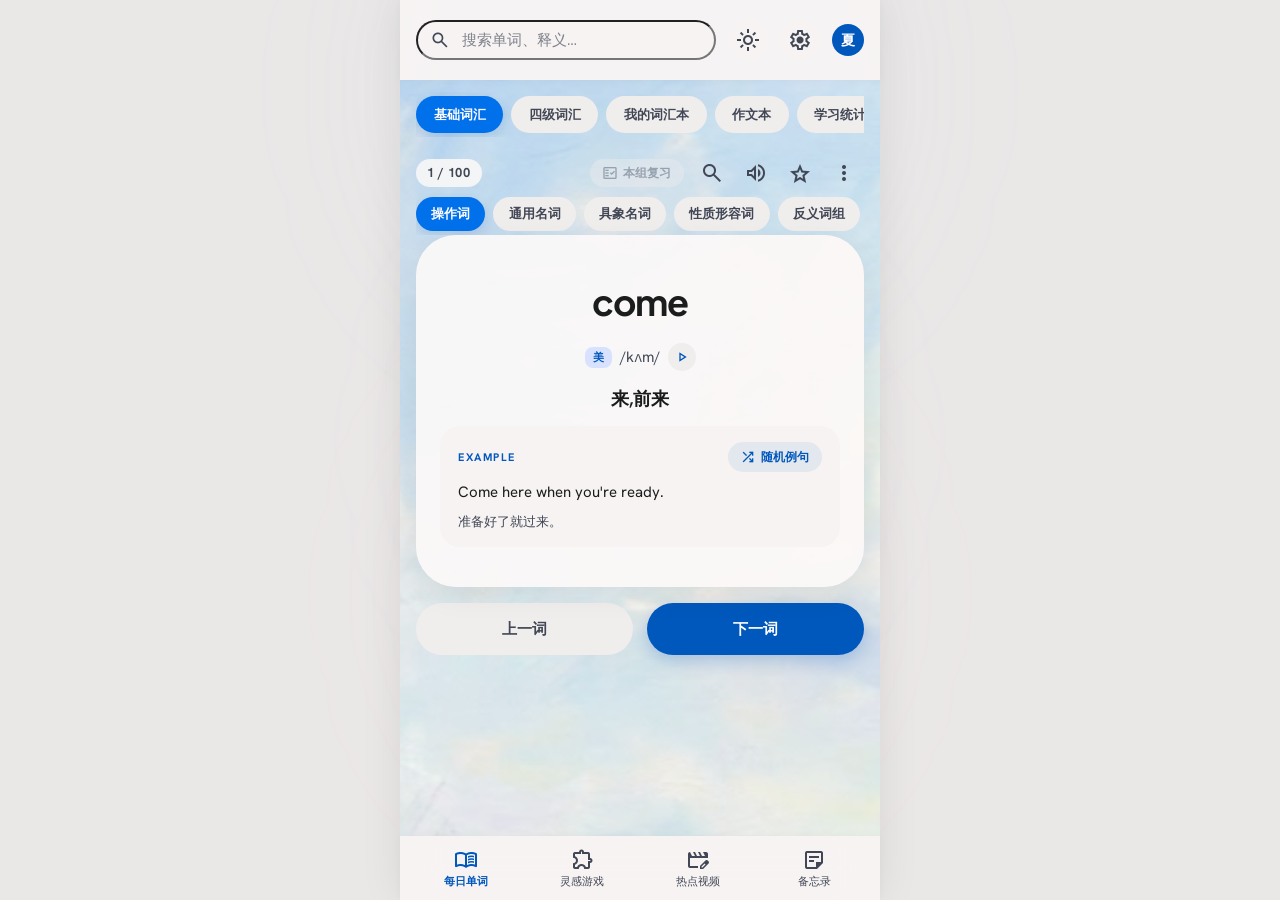
==== commit 0eb65263: "update" ====
--- a/index.html
+++ b/index.html
@@ -1,612 +1,608 @@
-<!DOCTYPE html>
-<html lang="zh-CN">
-<head>
-    <meta charset="UTF-8">
-    <meta name="viewport" content="width=device-width, initial-scale=1.0, maximum-scale=1.0, user-scalable=no, viewport-fit=cover">
-    <meta name="apple-mobile-web-app-capable" content="yes">
-    <meta name="apple-mobile-web-app-status-bar-style" content="black-translucent">
-    <meta name="theme-color" content="#fcf9f8" id="themeColor">
-    <title>夏天 · 创作工作台</title>
-    <link rel="preconnect" href="https://fonts.googleapis.com">
-    <link rel="preconnect" href="https://fonts.gstatic.com" crossorigin>
-    <link rel="stylesheet" href="css/style.css?v=20260731au">
-</head>
-<body>
-    <div id="app">
-        <!-- 流体渐变背景 -->
-        <div class="st-blob st-blob--blue"></div>
-        <div class="st-blob st-blob--orange"></div>
-        <div class="st-blob st-blob--purple"></div>
-
-        <!-- 顶部栏：全局搜索 + 主题切换 + 设置/头像 -->
-        <header id="topbar">
-            <div class="inner">
-                <div class="st-search-wrap">
-                    <span class="material-symbols-outlined icon">search</span>
-                    <input type="text" class="st-search-input" id="globalSearch" placeholder="搜索单词、释义…" maxlength="40">
-                </div>
-                <button class="st-btn-icon" id="themeToggle" aria-label="切换主题">
-                    <span class="material-symbols-outlined" id="themeIcon">light_mode</span>
-                </button>
-                <button class="st-btn-icon" id="settingsBtn" aria-label="设置">
-                    <span class="material-symbols-outlined">settings</span>
-                </button>
-                <div class="st-avatar">夏</div>
-            </div>
-        </header>
-
-        <!-- 主内容区 -->
-        <main class="st-main" id="mainContent">
-            <div class="page-container" id="pageContainer">
-
-                <!-- ===================== 每日单词 ===================== -->
-                <section class="page active" id="page-words">
-                    <div class="st-content">
-                        <div class="tab-row" id="wordBankTabs">
-                            <button class="tab-chip active" data-bank="daily">基础词汇</button>
-                            <button class="tab-chip" data-bank="cet4">四级词汇</button>
-                            <button class="tab-chip" data-bank="custom">我的词汇本</button>
-                            <button class="tab-chip" data-bank="essay">作文本</button>
-                            <button class="tab-chip" data-bank="stats">学习统计</button>
-                        </div>
-
-                        <!-- 学习视图（参考截图样式） -->
-                        <div id="wordStudyView">
-                            <div class="word-study-header">
-                                <button class="word-back-btn" id="wordBackBtn" aria-label="返回">
-                                    <span class="material-symbols-outlined">arrow_back_ios_new</span>
-                                </button>
-                                <div class="word-progress-row">
-                                    <div class="word-progress-top" id="wordProgressTop">0 / 0</div>
-                                    <button class="word-review-btn" id="wordReviewBtn" disabled aria-label="本组复习"><span class="material-symbols-outlined">fact_check</span>本组复习</button>
-                                </div>
-                                <div class="word-header-actions">
-                                    <button class="word-icon-btn" id="wordSearchToggleBtn" aria-label="搜索"><span class="material-symbols-outlined">search</span></button>
-                                    <button class="word-icon-btn" id="wordSpeakBtn" aria-label="朗读"><span class="material-symbols-outlined">volume_up</span></button>
-                                    <button class="word-icon-btn" id="saveWordBtn" aria-label="收藏"><span class="material-symbols-outlined">star</span></button>
-                                    <button class="word-icon-btn" id="wordMoreBtn" aria-label="更多"><span class="material-symbols-outlined">more_vert</span></button>
-                                </div>
-                            </div>
-
-                            <div class="word-cat-tabs" id="wordCatTabs">
-                                <button class="word-cat-chip active" data-cat="op">操作词</button>
-                                <button class="word-cat-chip" data-cat="gt">通用名词</button>
-                                <button class="word-cat-chip" data-cat="pt">具象名词</button>
-                                <button class="word-cat-chip" data-cat="qg">性质形容词</button>
-                                <button class="word-cat-chip" data-cat="qo">反义词组</button>
-                            </div>
-
-                            <div class="word-study-body" id="wordStudyBody">
-                                <div class="word-text" id="wordText">—</div>
-                                <div class="word-phonetic-row" id="wordPhoneticRow">
-                                    <span class="word-phonetic-tag">美</span>
-                                    <span class="word-phonetic" id="wordPhonetic"></span>
-                                    <button class="word-mini-speak" id="wordMiniSpeakBtn" aria-label="朗读"><span class="material-symbols-outlined">play_arrow</span></button>
-                                </div>
-                                <div class="word-meaning" id="wordMeaning"></div>
-
-                                <div class="word-example-card" id="wordExampleCard">
-                                    <div class="word-example-head">
-                                        <span class="word-example-label">Example</span>
-                                        <button class="word-example-random" id="wordRandomExampleBtn">
-                                            <span class="material-symbols-outlined">shuffle</span>随机例句
-                                        </button>
-                                    </div>
-                                    <div class="word-example-en" id="wordExample"></div>
-                                    <div class="word-example-cn" id="wordExampleTrans"></div>
-                                </div>
-                            </div>
-
-                            <div class="word-bottom-actions">
-                                <button class="word-prev-btn" id="prevWordBtn">上一词</button>
-                                <button class="word-next-btn" id="nextWordBtn">下一词</button>
-                            </div>
-                        </div>
-
-                        <!-- 本组复习视图（20 词平铺） -->
-                        <div id="wordReviewView" style="display:none;">
-                            <div class="word-review-header">
-                                <button class="word-back-btn" id="reviewBackBtn" aria-label="返回"><span class="material-symbols-outlined">arrow_back_ios_new</span></button>
-                                <div class="word-review-title">本组复习</div>
-                                <label class="word-review-hide"><input type="checkbox" id="reviewHideMastered"> 隐藏已掌握</label>
-                            </div>
-                            <div class="word-review-grid" id="wordReviewGrid"></div>
-                        </div>
-
-                        <!-- 搜索视图 -->
-                        <div id="wordSearchView" style="display:none;">
-                            <div class="word-search-header">
-                                <button class="word-back-btn" id="wordSearchBackBtn" aria-label="返回">
-                                    <span class="material-symbols-outlined">arrow_back_ios_new</span>
-                                </button>
-                                <input type="text" class="word-search-input" id="wordSearchInput" placeholder="输入英文或中文释义搜索…" maxlength="40">
-                                <button class="word-search-clear" id="wordSearchClear"><span class="material-symbols-outlined">close</span></button>
-                            </div>
-                            <div class="word-search-results" id="wordSearchResults"></div>
-                        </div>
-
-                        <!-- 我的词汇本视图 -->
-                        <div id="wordbookListView" style="display:none;">
-                            <div class="wordbook-add-bar">
-                                <input type="text" id="cwWord" placeholder="单词" maxlength="40">
-                                <input type="text" id="cwPhonetic" placeholder="音标" maxlength="40">
-                                <input type="text" id="cwMeaning" placeholder="中文释义" maxlength="120">
-                                <button class="btn-primary" id="addCustomWordBtn">添加</button>
-                            </div>
-                            <div class="wordbook-list" id="wordbookList"></div>
-                        </div>
-
-                        <!-- 作文本视图 -->
-                        <div id="essayView" style="display:none;">
-                            <div class="essay-toolbar">
-                                <input type="text" class="essay-search" id="essaySearch" placeholder="搜索作文（英文 / 中文）…" maxlength="60">
-                                <button class="btn-ghost essay-cat-manage" id="essayCatManageBtn">分类管理</button>
-                                <button class="btn-ghost essay-wordbook" id="essayWordbookBtn">📚 作文生词本</button>
-                                <button class="btn-primary essay-new" id="essayNewBtn">＋ 新建作文</button>
-                            </div>
-                            <div class="essay-cat-filter" id="essayCatFilter"></div>
-                            <div class="essay-list" id="essayList"></div>
-                        </div>
-
-                        <!-- 学习统计视图 -->
-                        <div id="statsView" style="display:none;">
-                            <div class="stats-hero">
-                                <div class="st-progress-ring" id="statsRing">
-                                    <svg viewBox="0 0 100 100">
-                                        <defs><linearGradient id="stProgressGradient" x1="0%" y1="0%" x2="100%" y2="100%"><stop offset="0%" stop-color="#0058bc"/><stop offset="100%" stop-color="#553C9A"/></linearGradient></defs>
-                                        <circle class="track" cx="50" cy="50" r="45"></circle>
-                                        <circle class="fill" id="statsRingFill" cx="50" cy="50" r="45" stroke-dasharray="283" stroke-dashoffset="283"></circle>
-                                    </svg>
-                                    <div class="st-progress-inner">
-                                        <span id="statsLearned">0</span>
-                                        <div></div>
-                                        <span id="statsTotal">0</span>
-                                        <span class="st-label" style="margin-top:.5rem;">Mastery</span>
-                                    </div>
-                                </div>
-                            </div>
-                            <div class="st-card stats-summary">
-                                <div class="stats-summary-grid">
-                                    <div class="stats-summary-item"><span class="material-symbols-outlined" style="color:var(--st-primary);font-size:28px;">check_circle</span><b id="statsLearned2">0</b><span>Learned</span></div>
-                                    <div class="stats-summary-item"><span class="material-symbols-outlined" style="color:var(--st-secondary-container);font-size:28px;">local_fire_department</span><b id="statsStreak">1</b><span>Streak</span></div>
-                                    <div class="stats-summary-item"><span class="material-symbols-outlined" style="color:var(--st-morandi-purple);font-size:28px;">target</span><b id="statsAccuracy">--</b><span>Accuracy</span></div>
-                                </div>
-                            </div>
-                            <div class="stats-section">
-                                <div class="st-flex st-justify-between st-items-center" style="margin-bottom:.75rem;">
-                                    <h3 class="st-title-sm">学习日历</h3>
-                                    <span class="st-label">当日学习时长见下方</span>
-                                </div>
-                                <div class="st-card stats-cal-card">
-                                    <div class="st-cal">
-                                        <div class="st-cal-head">
-                                            <button class="st-cal-nav" id="statsCalPrev" aria-label="上个月"><span class="material-symbols-outlined">chevron_left</span></button>
-                                            <span class="st-cal-title" id="statsCalMonthLabel">—</span>
-                                            <button class="st-cal-nav" id="statsCalNext" aria-label="下个月"><span class="material-symbols-outlined">chevron_right</span></button>
-                                        </div>
-                                        <div class="st-cal-dow"><span>一</span><span>二</span><span>三</span><span>四</span><span>五</span><span>六</span><span>日</span></div>
-                                        <div class="st-cal-grid" id="statsCalGrid"></div>
-                                        <div class="st-cal-detail" id="statsCalDetail"></div>
-                                        <div class="st-cal-legend">
-                                            <span><i class="dot l0"></i>0</span>
-                                            <span><i class="dot l1"></i>1-2</span>
-                                            <span><i class="dot l2"></i>3-5</span>
-                                            <span><i class="dot l3"></i>6-9</span>
-                                            <span><i class="dot l4"></i>10+</span>
-                                            <span class="st-cal-legend-tip">格内数字 = 当天记的单词数</span>
-                                        </div>
-                                    </div>
-                                </div>
-                            </div>
-                            <div class="stats-section">
-                                <h3 class="st-title-sm" style="margin-bottom:.75rem;">Milestones</h3>
-                                <div class="stats-milestones" id="statsMilestones"></div>
-                            </div>
-                        </div>
-
-                        <!-- 作文编辑弹窗 -->
-                        <div class="modal-overlay" id="essayEditModal" style="display:none;">
-                            <div class="modal-card">
-                                <div class="modal-header">
-                                    <h3 id="essayEditTitle">新建作文</h3>
-                                    <button class="modal-close" id="essayEditClose" aria-label="关闭"><span class="material-symbols-outlined">close</span></button>
-                                </div>
-                                <div class="modal-body">
-                                    <input type="text" id="essayFTitle" class="essay-title-input st-input" placeholder="标题（可选，默认取首句）" maxlength="80">
-                                    <label class="field-label">英文全文</label>
-                                    <textarea id="essayFContent" class="st-input st-textarea" rows="7" placeholder="粘贴或输入英文作文…"></textarea>
-                                    <label class="field-label">中文翻译</label>
-                                    <textarea id="essayFTrans" class="st-input st-textarea" rows="3" placeholder="中文翻译…"></textarea>
-                                    <label class="field-label">写作笔记</label>
-                                    <textarea id="essayFNotes" class="st-input st-textarea" rows="2" placeholder="写作思路、亮点、待改进…"></textarea>
-                                    <label class="field-label">分类</label>
-                                    <div class="essay-cat-pick" id="essayCatPick"></div>
-                                </div>
-                                <div class="modal-footer">
-                                    <button class="btn-ghost" id="essayEditCancel">取消</button>
-                                    <button class="btn-primary" id="essaySaveBtn">保存</button>
-                                </div>
-                            </div>
-                        </div>
-
-                        <!-- 作文查看弹窗 -->
-                        <div class="modal-overlay" id="essayViewModal" style="display:none;">
-                            <div class="modal-card">
-                                <div class="modal-header">
-                                    <h3 id="essayViewTitle">作文</h3>
-                                    <button class="modal-close" id="essayViewClose" aria-label="关闭"><span class="material-symbols-outlined">close</span></button>
-                                </div>
-                                <div class="modal-body" id="essayViewBody"></div>
-                                <div class="modal-footer essay-view-actions">
-                                    <button class="btn-ghost" id="essayEditFromView">编辑</button>
-                                    <button class="btn-ghost" id="essayMoveCatBtn">移动分类</button>
-                                    <button class="btn-ghost" id="essayFavBtn">☆ 收藏</button>
-                                    <button class="btn-ghost danger" id="essayDelBtn">删除</button>
-                                </div>
-                            </div>
-                        </div>
-
-                        <!-- 分类管理弹窗 -->
-                        <div class="modal-overlay" id="essayCatModal" style="display:none;">
-                            <div class="modal-card">
-                                <div class="modal-header">
-                                    <h3>分类管理</h3>
-                                    <button class="modal-close" id="essayCatClose" aria-label="关闭"><span class="material-symbols-outlined">close</span></button>
-                                </div>
-                                <div class="modal-body">
-                                    <div class="add-bar">
-                                        <input type="text" id="essayNewCatName" class="st-input" placeholder="新分类名称" maxlength="20">
-                                        <button class="btn-primary" id="essayAddCatBtn">添加</button>
-                                    </div>
-                                    <div class="essay-cat-manage-list" id="essayCatManageList"></div>
-                                </div>
-                            </div>
-                        </div>
-
-                        <!-- 移动分类弹窗 -->
-                        <div class="modal-overlay" id="essayMoveModal" style="display:none;">
-                            <div class="modal-card">
-                                <div class="modal-header">
-                                    <h3>移动分类</h3>
-                                    <button class="modal-close" id="essayMoveClose" aria-label="关闭"><span class="material-symbols-outlined">close</span></button>
-                                </div>
-                                <div class="modal-body">
-                                    <div class="essay-cat-pick" id="essayMoveCats"></div>
-                                </div>
-                                <div class="modal-footer">
-                                    <button class="btn-primary" id="essayMoveSave">保存</button>
-                                </div>
-                            </div>
-                        </div>
-
-                        <!-- 选区浮动：加入词汇本 -->
-                        <button class="essay-sel-add" id="essaySelAdd" style="display:none;">＋ 加入词汇本</button>
-                    </div>
-                </section>
-
-                <!-- ===================== 灵感游戏 ===================== -->
-                <section class="page" id="page-inspire">
-                    <div class="st-content">
-                        <div class="tab-row" id="inspireTabs">
-                            <button class="tab-chip active" data-sub="capsule">灵感扭蛋机</button>
-                            <button class="tab-chip" data-sub="silk">海上丝路</button>
-                        </div>
-
-                        <!-- 星宿扭蛋抽卡模拟器 -->
-                        <div id="capsuleView">
-                            <iframe src="gacha.html?v=20260731av" title="星宿流转抽卡模拟器"></iframe>
-                        </div>
-
-                        <!-- 海上丝路贸易模拟 -->
-                        <div id="silkView" style="display:none;">
-                            <div id="silkSetup" class="silk-setup st-card st-card--hero st-flex-col st-gap-2">
-                                <div class="silk-title">海上丝路 · 贸易模拟</div>
-                                <p class="silk-desc">在港口间低买高卖，借「四海逸闻」预判行情，30 或 50 轮后结算财富。</p>
-                                <div class="silk-stat-line">初始金币 <b>2000</b> · 初始仓库容量 <b>200</b></div>
-                                <div class="silk-stat-line">星轨结晶 <b id="silkCrystalBalance">0</b> · 每日默认 +20,000</div>
-                                <div class="silk-mode-pick">
-                                    <button class="mode-chip active" data-rounds="30">30 轮模式</button>
-                                    <button class="mode-chip" data-rounds="50">50 轮模式</button>
-                                </div>
-                                <button class="btn-primary btn-block" id="silkStartBtn">启航</button>
-                                <button class="btn-ghost btn-block" id="silkRankBtn">🏆 查看排行榜</button>
-                            </div>
-                            <div id="silkGame" style="display:none;">
-                                <!-- 顶栏：远航进度 + 当前资金 + 头像 -->
-                                <header class="sn-header">
-                                    <div class="sn-h-left">
-                                        <span class="material-symbols-outlined sn-h-sail">sailing</span>
-                                        <div class="sn-h-text">
-                                            <span class="sn-h-label">远航进度</span>
-                                            <span class="sn-h-val" id="silkRoundLabel">第 1 / 30 轮</span>
-                                        </div>
-                                    </div>
-                                    <div class="sn-h-right">
-                                        <div class="sn-h-funds">
-                                            <span class="sn-h-label">当前资金</span>
-                                            <div class="sn-h-fund"><span class="material-symbols-outlined">monetization_on</span><span id="silkGold">2000</span></div>
-                                        </div>
-                                        <button class="sn-h-exit" id="silkExitBtn">离港</button>
-                                        <div class="sn-h-avatar"><span class="material-symbols-outlined">person</span></div>
-                                    </div>
-                                </header>
-
-                                <!-- 滚动内容 -->
-                                <div class="sn-body sn-scroll">
-                                    <!-- 四海邮报 状态卡 -->
-                                    <section class="sn-status sn-glass">
-                        <div class="sn-news-ic"><span class="material-symbols-outlined">campaign</span></div>
-                        <div class="sn-news-main">
-                            <span class="sn-news-tag">四海邮报</span>
-                            <p class="sn-news-text" id="silkNewsText">本港风平浪静，暂无逸闻。</p>
-                        </div>
-                    </section>
-
-                                    <!-- 市集行情 -->
-                                    <section class="sn-market-sec">
-                                        <div class="sn-sec-head">
-                                            <h2 class="sn-sec-title"><span class="material-symbols-outlined">storefront</span>市集行情</h2>
-                                            <div class="sn-sec-right">
-                                                <span class="sn-port-pill" id="silkPortName">合浦港</span>
-                                                <button class="sn-link-btn" id="silkSortBtn"><span class="material-symbols-outlined">trending_up</span>价格走势</button>
-                                            </div>
-                                        </div>
-                                        <div class="sn-goods-grid" id="silkGoodsGrid"></div>
-                                    </section>
-
-                                    <!-- 货仓 -->
-                                    <section class="sn-cargo-sec">
-                                        <div class="sn-cap-head-row">
-                                            <span class="sn-cap-label">货仓容量</span>
-                                            <span class="sn-cap-num" id="silkCapLabel">0 / 200 担</span>
-                                            <button class="sn-expand-btn" id="silkExpandBtn">扩容</button>
-                                        </div>
-                                        <div class="sn-cap-bar"><div class="sn-cap-fill" id="silkCapBar"></div></div>
-                                        <div class="sn-warehouse sn-scroll" id="silkWarehouseList"></div>
-                                    </section>
-                                </div>
-
-                                <!-- 底部吸附：下一轮 -->
-                                <div class="sn-bottom">
-                                    <button class="sn-next-btn" id="silkNextBtn">下一轮 <span class="material-symbols-outlined">arrow_forward</span></button>
-                                </div>
-
-                                <!-- 交易底栏（点选货物弹出） -->
-                                <div class="sn-sheet" id="silkSheet">
-                                    <div class="sn-sheet-card">
-                                        <div class="sn-sheet-top">
-                                            <div class="sn-sheet-info">
-                                                <span class="sn-sheet-name" id="silkSheetName">—</span>
-                                                <span class="sn-sheet-price" id="silkSheetPrice">单价: -- 两</span>
-                                            </div>
-                                            <button class="sn-sheet-close" id="silkSheetClose" aria-label="关闭"><span class="material-symbols-outlined">close</span></button>
-                                        </div>
-                                        <div class="sn-stepper">
-                                            <button id="silkQtyMinus" aria-label="减少"><span class="material-symbols-outlined">remove</span></button>
-                                            <div class="sn-qty"><input type="number" id="silkQtyInput" min="1" value="1"><span>担</span></div>
-                                            <button id="silkQtyPlus" aria-label="增加"><span class="material-symbols-outlined">add</span></button>
-                                        </div>
-                                        <div class="sn-sheet-btns">
-                                            <button class="sn-sell" id="silkSellBtn">卖出</button>
-                                            <button class="sn-buy" id="silkBuyBtn">买入</button>
-                                        </div>
-                                        <div class="sn-sheet-meta">
-                                            <span>预计花费: <b id="silkTradeCost">--</b></span>
-                                            <span>占用舱位: <span id="silkTradeCap">--</span></span>
-                                        </div>
-                                    </div>
-                                </div>
-                            </div>
-                            <div id="silkResult" style="display:none;" class="silk-result st-card st-card--hero st-flex-col st-gap-2">
-                                <div class="silk-title">航程结算</div>
-                                <div class="silk-result-score" id="silkFinalScore">0</div>
-                                <div class="silk-result-label">结算总资产</div>
-                                <div class="silk-result-detail" id="silkResultDetail"></div>
-                                <div class="silk-claim" id="silkClaimBox" style="display:none;">
-                                    <div class="silk-claim-info" id="silkClaimInfo"></div>
-                                    <button class="btn-primary btn-block" id="silkClaimBtn">领取星轨结晶</button>
-                                </div>
-                                <div class="silk-rank-title" id="silkRankTitle">🏆 排行榜</div>
-                                <div class="silk-rank-list" id="silkRank"></div>
-                                <button class="btn-primary btn-block" id="silkRestartBtn">再来一局</button>
-                            </div>
-                            <div id="silkRankModal" class="silk-rank-modal" style="display:none;">
-                                <div class="silk-rank-modal-box">
-                                    <div class="silk-rank-modal-head"><span>🏆 排行榜</span><button class="silk-rank-close" id="silkRankClose" aria-label="关闭"><span class="material-symbols-outlined">close</span></button></div>
-                                    <div class="silk-mode-pick"><button class="mode-chip active" data-rtab="30">30 轮榜</button><button class="mode-chip" data-rtab="50">50 轮榜</button></div>
-                                    <div class="silk-rank-list" id="silkRankModalList"></div>
-                                </div>
-                            </div>
-                        </div>
-                    </div>
-                </section>
-
-                <!-- ===================== 热点视频追寻 ===================== -->
-                <section class="page" id="page-video">
-                    <div class="st-content tv-content">
-                        <div class="tv-header">
-                            <div>
-                                <h1 class="tv-title">热点灵感</h1>
-                                <p class="tv-subtitle">发现今天正在刷屏的内容 · 每日 09:00 自动采集</p>
-                            </div>
-                            <button class="tv-filter-btn" id="videoFilterBtn" aria-label="筛选"><span class="material-symbols-outlined">tune</span></button>
-                        </div>
-                        <div class="tv-search">
-                            <span class="material-symbols-outlined">search</span>
-                            <input type="text" id="videoSearch" placeholder="搜索当前平台的视频或用户" maxlength="40" autocomplete="off">
-                            <button class="tv-search-clear" id="videoSearchClear" aria-label="清除" style="display:none;"><span class="material-symbols-outlined">close</span></button>
-                        </div>
-                        <div class="tv-link-parse">
-                            <span class="material-symbols-outlined">link</span>
-                            <input type="text" id="videoLinkInput" placeholder="粘贴短视频分享链接，一键拆解爆点" maxlength="400" autocomplete="off">
-                            <button class="tv-parse-btn" id="videoParseBtn"><span class="material-symbols-outlined">auto_awesome</span>解析</button>
-                        </div>
-                        <div class="tv-platforms" id="videoPlatformTabs">
-                            <button class="tv-chip active" data-platform="douyin"><span class="pulse-dot"></span>抖音</button>
-                            <button class="tv-chip" data-platform="kuaishou">快手</button>
-                            <button class="tv-chip" data-platform="bilibili">B站</button>
-                            <button class="tv-chip" data-platform="xiaohongshu">小红书</button>
-                            <button class="tv-chip" data-platform="saved">⭐ 收藏</button>
-                        </div>
-                        <div class="video-feed" id="videoFeed"></div>
-                    </div>
-                </section>
-
-                <!-- ===================== 备忘录 & AI助手 ===================== -->
-                <section class="page" id="page-memo">
-                    <div class="st-content">
-                        <div class="tab-row" id="memoTabs">
-                            <button class="tab-chip active" data-sub="notes">备忘录</button>
-                            <button class="tab-chip" data-sub="ai">AI 助手</button>
-                        </div>
-                        <div id="notesView">
-                            <div class="memo-filters" id="memoFilters">
-                                <button class="memo-filter active" data-filter="all">全部</button>
-                                <button class="memo-filter" data-filter="idea">创意</button>
-                                <button class="memo-filter" data-filter="todo">待办</button>
-                                <button class="memo-filter" data-filter="important">重要</button>
-                            </div>
-                            <div class="memo-masonry" id="memoList"></div>
-                            <button class="memo-fab" id="memoFab" aria-label="添加备忘录">
-                                <span class="material-symbols-outlined">add</span>
-                            </button>
-                        </div>
-
-                        <!-- 添加/编辑备忘录模态框 -->
-                        <div class="memo-modal" id="memoModal" style="display:none;">
-                            <div class="memo-modal-backdrop" id="memoModalBackdrop"></div>
-                            <div class="memo-modal-sheet">
-                                <div class="memo-modal-header">
-                                    <h3 id="memoModalTitle">新建便签</h3>
-                                    <button class="memo-modal-close" id="memoModalClose" aria-label="关闭"><span class="material-symbols-outlined">close</span></button>
-                                </div>
-                                <div class="memo-modal-body">
-                                    <input type="text" id="memoTitleInput" class="st-input" placeholder="标题（选填）" maxlength="40">
-                                    <div class="memo-tag-select" id="memoTagSelect">
-                                        <button class="memo-tag-chip active" data-tag="idea">创意</button>
-                                        <button class="memo-tag-chip" data-tag="todo">待办</button>
-                                        <button class="memo-tag-chip" data-tag="important">重要</button>
-                                        <button class="memo-tag-chip" data-tag="general">普通</button>
-                                    </div>
-                                    <textarea id="memoContentInput" class="st-input st-textarea" placeholder="写点什么..." rows="4" maxlength="1200"></textarea>
-                                    <div class="memo-image-preview" id="memoImagePreview"></div>
-                                    <div class="memo-modal-actions">
-                                        <label class="memo-image-btn" for="memoImageInput">
-                                            <span class="material-symbols-outlined">image</span>添加图片
-                                        </label>
-                                        <input type="file" id="memoImageInput" accept="image/*" style="display:none;">
-                                        <button class="memo-image-btn" id="memoTodoLineBtn" type="button">
-                                            <span class="material-symbols-outlined">check_box</span>添加待办
-                                        </button>
-                                    </div>
-                                </div>
-                                <div class="memo-modal-footer">
-                                    <button class="memo-save-btn" id="memoSaveBtn">保存</button>
-                                </div>
-                            </div>
-                        </div>
-                        <div id="aiView" style="display:none;">
-                            <div class="ai-settings" id="aiSettings">
-                                <div class="ai-settings-toggle" id="aiSettingsToggle">
-                                    <span>⚙️ API 设置</span>
-                                    <span class="ai-settings-hint" id="aiSettingsStatus">未配置 · 演示模式</span>
-                                </div>
-                                <div class="ai-settings-body" id="aiSettingsBody" style="display:none;">
-                                    <label>API 地址（OpenAI 兼容）<input type="text" id="aiEndpoint" class="st-input" placeholder="https://api.openai.com/v1/chat/completions" maxlength="200"></label>
-                                    <label>API Key<input type="password" id="aiKey" class="st-input" placeholder="sk-..." maxlength="200"></label>
-                                    <label>模型名<input type="text" id="aiModel" class="st-input" placeholder="gpt-4o-mini" maxlength="60"></label>
-                                    <button class="btn-ghost btn-block" id="aiSaveSettings">保存设置</button>
-                                </div>
-                            </div>
-                            <div class="ai-chat" id="aiChat"></div>
-                            <div class="ai-quick">
-                                <button class="quick-chip" data-q="帮我写一个短视频脚本大纲">脚本大纲</button>
-                                <button class="quick-chip" data-q="把这句话翻译成英文，保持口语化">翻译</button>
-                                <button class="quick-chip" data-q="给我3个选题方向做头脑风暴">头脑风暴</button>
-                                <button class="quick-chip" data-q="整理一下我的创作思路">梳理思路</button>
-                            </div>
-                            <div class="ai-input-bar">
-                                <textarea id="aiInput" placeholder="问问 AI 助手..." rows="1" maxlength="2000"></textarea>
-                                <button class="ai-send" id="aiSendBtn"><span class="material-symbols-outlined">arrow_upward</span></button>
-                            </div>
-                        </div>
-                    </div>
-                </section>
-
-                <!-- ===================== 设置中心 ===================== -->
-                <section class="page" id="page-settings">
-                    <div class="st-content">
-                        <div class="settings-theme-card st-card st-card--hero st-card--press" id="settingsThemeCard">
-                            <div class="settings-theme-layer settings-theme-day" id="themeDayLayer">
-                                <div class="settings-theme-preview">
-                                    <div></div><span class="material-symbols-outlined">light_mode</span>
-                                </div>
-                                <p>日间模式</p>
-                            </div>
-                            <div class="settings-theme-layer settings-theme-night active" id="themeNightLayer">
-                                <div class="settings-theme-preview"><div></div><span class="material-symbols-outlined">dark_mode</span></div>
-                                <p>夜间模式</p>
-                            </div>
-                            <div class="settings-theme-badge"><span class="pulse"></span>点击切换</div>
-                        </div>
-                        <div class="settings-section">
-                            <span class="st-label" style="margin:1rem 0 .5rem .5rem;display:block;">设置项</span>
-                            <div class="st-card" style="padding:.5rem;">
-                                <button class="settings-row" id="settingsApiBtn"><span class="material-symbols-outlined">api</span><div><b>API 服务商</b><span>兼容 OpenAI 与 Anthropic</span></div><span class="material-symbols-outlined">chevron_right</span></button>
-                                <button class="settings-row" id="settingsDataBtn"><span class="material-symbols-outlined">database</span><div><b>本地数据</b><span>导出、备份与恢复</span></div><span class="material-symbols-outlined">chevron_right</span></button>
-                            </div>
-                        </div>
-                        <div class="settings-section">
-                            <span class="st-label" style="margin:1rem 0 .5rem .5rem;display:block;">关于</span>
-                            <div class="st-card" style="padding:.5rem;">
-                                <div class="settings-row"><span class="material-symbols-outlined">flare</span><div><b>关于夏天</b><span>版本 2.4.1（Stitch 构建）</span></div><span class="material-symbols-outlined">chevron_right</span></div>
-                            </div>
-                            <div class="settings-about">
-                                <div class="settings-logo"><span class="material-symbols-outlined">spa</span></div>
-                                <p class="st-body-sm">为静谧创作而生。</p>
-                            </div>
-                        </div>
-                    </div>
-                </section>
-
-            </div>
-        </main>
-
-        <!-- 底部导航 -->
-        <nav id="bottomNav">
-            <div class="inner">
-                <button class="st-nav-item active" data-page="words">
-                    <span class="material-symbols-outlined">menu_book</span>
-                    <span>每日单词</span>
-                </button>
-                <button class="st-nav-item" data-page="inspire">
-                    <span class="material-symbols-outlined">extension</span>
-                    <span>灵感游戏</span>
-                </button>
-                <button class="st-nav-item" data-page="video">
-                    <span class="material-symbols-outlined">movie_edit</span>
-                    <span>热点视频</span>
-                </button>
-                <button class="st-nav-item" data-page="memo">
-                    <span class="material-symbols-outlined">sticky_note_2</span>
-                    <span>备忘录</span>
-                </button>
-            </div>
-        </nav>
-    </div>
-
-    <div class="toast" id="toast"></div>
-    <script src="js/cet4_words.js?v=20260731au"></script>
-    <script src="js/basic_words.js?v=20260731au"></script>
-    <script src="js/data.js?v=20260731au"></script>
-    <script src="js/store.js?v=20260731au"></script>
-    <script src="js/words.js?v=20260731au"></script>
-    <script src="js/essay.js?v=20260731au"></script>
-    <script src="js/stats.js?v=20260731au"></script>
-    <script src="js/inspire.js?v=20260731au"></script>
-    <script src="js/video.js?v=20260731au"></script>
-    <script src="js/memo.js?v=20260731au"></script>
-    <script src="js/settings.js?v=20260731au"></script>
-    <script src="js/app.js?v=20260731au"></script>
-</body>
-</html>
+<!DOCTYPE html>
+<html lang="zh-CN">
+<head>
+    <meta charset="UTF-8">
+    <meta name="viewport" content="width=device-width, initial-scale=1.0, maximum-scale=1.0, user-scalable=no, viewport-fit=cover">
+    <meta name="apple-mobile-web-app-capable" content="yes">
+    <meta name="apple-mobile-web-app-status-bar-style" content="black-translucent">
+    <meta name="theme-color" content="#fcf9f8" id="themeColor">
+    <title>夏天 · 创作工作台</title>
+    <link rel="preconnect" href="https://fonts.googleapis.com">
+    <link rel="preconnect" href="https://fonts.gstatic.com" crossorigin>
+    <link rel="stylesheet" href="css/style.css?v=20260731ax">
+</head>
+<body>
+    <div id="app">
+        <!-- 流体渐变背景 -->
+        <div class="st-blob st-blob--blue"></div>
+        <div class="st-blob st-blob--orange"></div>
+        <div class="st-blob st-blob--purple"></div>
+
+        <!-- 顶部栏：全局搜索 + 主题切换 + 设置/头像 -->
+        <header id="topbar">
+            <div class="inner">
+                <div class="st-search-wrap">
+                    <span class="material-symbols-outlined icon">search</span>
+                    <input type="text" class="st-search-input" id="globalSearch" placeholder="搜索单词、释义…" maxlength="40">
+                </div>
+                <button class="st-btn-icon" id="themeToggle" aria-label="切换主题">
+                    <span class="material-symbols-outlined" id="themeIcon">light_mode</span>
+                </button>
+                <button class="st-btn-icon" id="settingsBtn" aria-label="设置">
+                    <span class="material-symbols-outlined">settings</span>
+                </button>
+                <div class="st-avatar">夏</div>
+            </div>
+        </header>
+
+        <!-- 主内容区 -->
+        <main class="st-main" id="mainContent">
+            <div class="page-container" id="pageContainer">
+
+                <!-- ===================== 每日单词 ===================== -->
+                <section class="page active" id="page-words">
+                    <div class="st-content">
+                        <div class="tab-row" id="wordBankTabs">
+                            <button class="tab-chip active" data-bank="daily">基础词汇</button>
+                            <button class="tab-chip" data-bank="cet4">四级词汇</button>
+                            <button class="tab-chip" data-bank="custom">我的词汇本</button>
+                            <button class="tab-chip" data-bank="essay">作文本</button>
+                            <button class="tab-chip" data-bank="stats">学习统计</button>
+                        </div>
+
+                        <!-- 学习视图（参考截图样式） -->
+                        <div id="wordStudyView">
+                            <div class="word-study-header">
+                                <button class="word-back-btn" id="wordBackBtn" aria-label="返回">
+                                    <span class="material-symbols-outlined">arrow_back_ios_new</span>
+                                </button>
+                                <div class="word-progress-row">
+                                    <div class="word-progress-top" id="wordProgressTop">0 / 0</div>
+                                    <button class="word-review-btn" id="wordReviewBtn" disabled aria-label="本组复习"><span class="material-symbols-outlined">fact_check</span>本组复习</button>
+                                </div>
+                                <div class="word-header-actions">
+                                    <button class="word-icon-btn" id="wordSearchToggleBtn" aria-label="搜索"><span class="material-symbols-outlined">search</span></button>
+                                    <button class="word-icon-btn" id="wordSpeakBtn" aria-label="朗读"><span class="material-symbols-outlined">volume_up</span></button>
+                                    <button class="word-icon-btn" id="saveWordBtn" aria-label="收藏"><span class="material-symbols-outlined">star</span></button>
+                                    <button class="word-icon-btn" id="wordMoreBtn" aria-label="更多"><span class="material-symbols-outlined">more_vert</span></button>
+                                </div>
+                            </div>
+
+                            <div class="word-cat-tabs" id="wordCatTabs">
+                                <button class="word-cat-chip active" data-cat="op">操作词</button>
+                                <button class="word-cat-chip" data-cat="gt">通用名词</button>
+                                <button class="word-cat-chip" data-cat="pt">具象名词</button>
+                                <button class="word-cat-chip" data-cat="qg">性质形容词</button>
+                                <button class="word-cat-chip" data-cat="qo">反义词组</button>
+                            </div>
+
+                            <div class="word-study-body" id="wordStudyBody">
+                                <div class="word-text" id="wordText">—</div>
+                                <div class="word-phonetic-row" id="wordPhoneticRow">
+                                    <span class="word-phonetic-tag">美</span>
+                                    <span class="word-phonetic" id="wordPhonetic"></span>
+                                    <button class="word-mini-speak" id="wordMiniSpeakBtn" aria-label="朗读"><span class="material-symbols-outlined">play_arrow</span></button>
+                                </div>
+                                <div class="word-meaning" id="wordMeaning"></div>
+
+                                <div class="word-example-card" id="wordExampleCard">
+                                    <div class="word-example-head">
+                                        <span class="word-example-label">Example</span>
+                                        <button class="word-example-random" id="wordRandomExampleBtn">
+                                            <span class="material-symbols-outlined">shuffle</span>随机例句
+                                        </button>
+                                    </div>
+                                    <div class="word-example-en" id="wordExample"></div>
+                                    <div class="word-example-cn" id="wordExampleTrans"></div>
+                                </div>
+                            </div>
+
+                            <div class="word-bottom-actions">
+                                <button class="word-prev-btn" id="prevWordBtn">上一词</button>
+                                <button class="word-next-btn" id="nextWordBtn">下一词</button>
+                            </div>
+                        </div>
+
+                        <!-- 本组复习视图（20 词平铺） -->
+                        <div id="wordReviewView" style="display:none;">
+                            <div class="word-review-header">
+                                <button class="word-back-btn" id="reviewBackBtn" aria-label="返回"><span class="material-symbols-outlined">arrow_back_ios_new</span></button>
+                                <div class="word-review-title">本组复习</div>
+                                <label class="word-review-hide"><input type="checkbox" id="reviewHideMastered"> 隐藏已掌握</label>
+                            </div>
+                            <div class="word-review-grid" id="wordReviewGrid"></div>
+                        </div>
+
+                        <!-- 搜索视图 -->
+                        <div id="wordSearchView" style="display:none;">
+                            <div class="word-search-header">
+                                <button class="word-back-btn" id="wordSearchBackBtn" aria-label="返回">
+                                    <span class="material-symbols-outlined">arrow_back_ios_new</span>
+                                </button>
+                                <input type="text" class="word-search-input" id="wordSearchInput" placeholder="输入英文或中文释义搜索…" maxlength="40">
+                                <button class="word-search-clear" id="wordSearchClear"><span class="material-symbols-outlined">close</span></button>
+                            </div>
+                            <div class="word-search-results" id="wordSearchResults"></div>
+                        </div>
+
+                        <!-- 我的词汇本视图 -->
+                        <div id="wordbookListView" style="display:none;">
+                            <div class="wordbook-add-bar">
+                                <input type="text" id="cwWord" placeholder="单词" maxlength="40">
+                                <input type="text" id="cwPhonetic" placeholder="音标" maxlength="40">
+                                <input type="text" id="cwMeaning" placeholder="中文释义" maxlength="120">
+                                <button class="btn-primary" id="addCustomWordBtn">添加</button>
+                            </div>
+                            <div class="wordbook-list" id="wordbookList"></div>
+                        </div>
+
+                        <!-- 作文本视图 -->
+                        <div id="essayView" style="display:none;">
+                            <div class="essay-toolbar">
+                                <input type="text" class="essay-search" id="essaySearch" placeholder="搜索作文（英文 / 中文）…" maxlength="60">
+                                <button class="btn-ghost essay-cat-manage" id="essayCatManageBtn">分类管理</button>
+                                <button class="btn-ghost essay-wordbook" id="essayWordbookBtn">📚 作文生词本</button>
+                                <button class="btn-primary essay-new" id="essayNewBtn">＋ 新建作文</button>
+                            </div>
+                            <div class="essay-cat-filter" id="essayCatFilter"></div>
+                            <div class="essay-list" id="essayList"></div>
+                        </div>
+
+                        <!-- 学习统计视图 -->
+                        <div id="statsView" style="display:none;">
+                            <div class="stats-hero">
+                                <div class="st-progress-ring" id="statsRing">
+                                    <svg viewBox="0 0 100 100">
+                                        <defs><linearGradient id="stProgressGradient" x1="0%" y1="0%" x2="100%" y2="100%"><stop offset="0%" stop-color="#0058bc"/><stop offset="100%" stop-color="#553C9A"/></linearGradient></defs>
+                                        <circle class="track" cx="50" cy="50" r="45"></circle>
+                                        <circle class="fill" id="statsRingFill" cx="50" cy="50" r="45" stroke-dasharray="283" stroke-dashoffset="283"></circle>
+                                    </svg>
+                                    <div class="st-progress-inner">
+                                        <span id="statsLearned">0</span>
+                                        <div></div>
+                                        <span id="statsTotal">0</span>
+                                        <span class="st-label" style="margin-top:.5rem;">Mastery</span>
+                                    </div>
+                                </div>
+                            </div>
+                            <div class="st-card stats-summary">
+                                <div class="stats-summary-grid">
+                                    <div class="stats-summary-item"><span class="material-symbols-outlined" style="color:var(--st-primary);font-size:28px;">check_circle</span><b id="statsLearned2">0</b><span>Learned</span></div>
+                                    <div class="stats-summary-item"><span class="material-symbols-outlined" style="color:var(--st-secondary-container);font-size:28px;">local_fire_department</span><b id="statsStreak">1</b><span>Streak</span></div>
+                                    <div class="stats-summary-item"><span class="material-symbols-outlined" style="color:var(--st-morandi-purple);font-size:28px;">target</span><b id="statsAccuracy">--</b><span>Accuracy</span></div>
+                                </div>
+                            </div>
+                            <div class="stats-section">
+                                <div class="st-flex st-justify-between st-items-center" style="margin-bottom:.75rem;">
+                                    <h3 class="st-title-sm">学习日历</h3>
+                                    <span class="st-label">当日学习时长见下方</span>
+                                </div>
+                                <div class="st-card stats-cal-card">
+                                    <div class="st-cal">
+                                        <div class="st-cal-head">
+                                            <button class="st-cal-nav" id="statsCalPrev" aria-label="上个月"><span class="material-symbols-outlined">chevron_left</span></button>
+                                            <span class="st-cal-title" id="statsCalMonthLabel">—</span>
+                                            <button class="st-cal-nav" id="statsCalNext" aria-label="下个月"><span class="material-symbols-outlined">chevron_right</span></button>
+                                        </div>
+                                        <div class="st-cal-dow"><span>一</span><span>二</span><span>三</span><span>四</span><span>五</span><span>六</span><span>日</span></div>
+                                        <div class="st-cal-grid" id="statsCalGrid"></div>
+                                        <div class="st-cal-detail" id="statsCalDetail"></div>
+                                        <div class="st-cal-legend">
+                                            <span><i class="dot l0"></i>0</span>
+                                            <span><i class="dot l1"></i>1-2</span>
+                                            <span><i class="dot l2"></i>3-5</span>
+                                            <span><i class="dot l3"></i>6-9</span>
+                                            <span><i class="dot l4"></i>10+</span>
+                                            <span class="st-cal-legend-tip">格内数字 = 当天记的单词数</span>
+                                        </div>
+                                    </div>
+                                </div>
+                            </div>
+                            <div class="stats-section">
+                                <h3 class="st-title-sm" style="margin-bottom:.75rem;">Milestones</h3>
+                                <div class="stats-milestones" id="statsMilestones"></div>
+                            </div>
+                        </div>
+
+                        <!-- 作文编辑弹窗 -->
+                        <div class="modal-overlay" id="essayEditModal" style="display:none;">
+                            <div class="modal-card">
+                                <div class="modal-header">
+                                    <h3 id="essayEditTitle">新建作文</h3>
+                                    <button class="modal-close" id="essayEditClose" aria-label="关闭"><span class="material-symbols-outlined">close</span></button>
+                                </div>
+                                <div class="modal-body">
+                                    <input type="text" id="essayFTitle" class="essay-title-input st-input" placeholder="标题（可选，默认取首句）" maxlength="80">
+                                    <label class="field-label">英文全文</label>
+                                    <textarea id="essayFContent" class="st-input st-textarea" rows="7" placeholder="粘贴或输入英文作文…"></textarea>
+                                    <label class="field-label">中文翻译</label>
+                                    <textarea id="essayFTrans" class="st-input st-textarea" rows="3" placeholder="中文翻译…"></textarea>
+                                    <label class="field-label">写作笔记</label>
+                                    <textarea id="essayFNotes" class="st-input st-textarea" rows="2" placeholder="写作思路、亮点、待改进…"></textarea>
+                                    <label class="field-label">分类</label>
+                                    <div class="essay-cat-pick" id="essayCatPick"></div>
+                                </div>
+                                <div class="modal-footer">
+                                    <button class="btn-ghost" id="essayEditCancel">取消</button>
+                                    <button class="btn-primary" id="essaySaveBtn">保存</button>
+                                </div>
+                            </div>
+                        </div>
+
+                        <!-- 作文查看弹窗 -->
+                        <div class="modal-overlay" id="essayViewModal" style="display:none;">
+                            <div class="modal-card">
+                                <div class="modal-header">
+                                    <h3 id="essayViewTitle">作文</h3>
+                                    <button class="modal-close" id="essayViewClose" aria-label="关闭"><span class="material-symbols-outlined">close</span></button>
+                                </div>
+                                <div class="modal-body" id="essayViewBody"></div>
+                                <div class="modal-footer essay-view-actions">
+                                    <button class="btn-ghost" id="essayEditFromView">编辑</button>
+                                    <button class="btn-ghost" id="essayMoveCatBtn">移动分类</button>
+                                    <button class="btn-ghost" id="essayFavBtn">☆ 收藏</button>
+                                    <button class="btn-ghost danger" id="essayDelBtn">删除</button>
+                                </div>
+                            </div>
+                        </div>
+
+                        <!-- 分类管理弹窗 -->
+                        <div class="modal-overlay" id="essayCatModal" style="display:none;">
+                            <div class="modal-card">
+                                <div class="modal-header">
+                                    <h3>分类管理</h3>
+                                    <button class="modal-close" id="essayCatClose" aria-label="关闭"><span class="material-symbols-outlined">close</span></button>
+                                </div>
+                                <div class="modal-body">
+                                    <div class="add-bar">
+                                        <input type="text" id="essayNewCatName" class="st-input" placeholder="新分类名称" maxlength="20">
+                                        <button class="btn-primary" id="essayAddCatBtn">添加</button>
+                                    </div>
+                                    <div class="essay-cat-manage-list" id="essayCatManageList"></div>
+                                </div>
+                            </div>
+                        </div>
+
+                        <!-- 移动分类弹窗 -->
+                        <div class="modal-overlay" id="essayMoveModal" style="display:none;">
+                            <div class="modal-card">
+                                <div class="modal-header">
+                                    <h3>移动分类</h3>
+                                    <button class="modal-close" id="essayMoveClose" aria-label="关闭"><span class="material-symbols-outlined">close</span></button>
+                                </div>
+                                <div class="modal-body">
+                                    <div class="essay-cat-pick" id="essayMoveCats"></div>
+                                </div>
+                                <div class="modal-footer">
+                                    <button class="btn-primary" id="essayMoveSave">保存</button>
+                                </div>
+                            </div>
+                        </div>
+
+                        <!-- 选区浮动：加入词汇本 -->
+                        <button class="essay-sel-add" id="essaySelAdd" style="display:none;">＋ 加入词汇本</button>
+                    </div>
+                </section>
+
+                <!-- ===================== 灵感游戏 ===================== -->
+                <section class="page" id="page-inspire">
+                    <div class="st-content">
+                        <div class="tab-row" id="inspireTabs">
+                            <button class="tab-chip active" data-sub="capsule">灵感扭蛋机</button>
+                            <button class="tab-chip" data-sub="silk">海上丝路</button>
+                        </div>
+
+                        <!-- 星宿扭蛋抽卡模拟器 -->
+                        <div id="capsuleView">
+                            <iframe src="gacha.html?v=20260731au" title="星宿流转抽卡模拟器"></iframe>
+                        </div>
+
+                        <!-- 海上丝路贸易模拟 -->
+                        <div id="silkView" style="display:none;">
+                            <div id="silkSetup" class="silk-setup st-card st-card--hero st-flex-col st-gap-2">
+                                <div class="silk-title">海上丝路 · 贸易模拟</div>
+                                <p class="silk-desc">在港口间低买高卖，借「四海逸闻」预判行情，30 或 50 轮后结算财富。</p>
+                                <div class="silk-stat-line">初始金币 <b>2000</b> · 初始仓库容量 <b>200</b></div>
+                                <div class="silk-stat-line">星轨结晶 <b id="silkCrystalBalance">0</b> · 每日默认 +20,000</div>
+                                <div class="silk-mode-pick">
+                                    <button class="mode-chip active" data-rounds="30">30 轮模式</button>
+                                    <button class="mode-chip" data-rounds="50">50 轮模式</button>
+                                </div>
+                                <button class="btn-primary btn-block" id="silkStartBtn">启航</button>
+                                <button class="btn-ghost btn-block" id="silkRankBtn">🏆 查看排行榜</button>
+                            </div>
+                            <div id="silkGame" style="display:none;">
+                                <!-- 顶栏：远航进度 + 当前资金 + 头像 -->
+                                <header class="sn-header">
+                                    <div class="sn-h-left">
+                                        <span class="material-symbols-outlined sn-h-sail">sailing</span>
+                                        <div class="sn-h-text">
+                                            <span class="sn-h-label">远航进度</span>
+                                            <span class="sn-h-val" id="silkRoundLabel">第 1 / 30 轮</span>
+                                        </div>
+                                    </div>
+                                    <div class="sn-h-right">
+                                        <div class="sn-h-funds">
+                                            <span class="sn-h-label">当前资金</span>
+                                            <div class="sn-h-fund"><span class="material-symbols-outlined">monetization_on</span><span id="silkGold">2000</span></div>
+                                        </div>
+                                        <button class="sn-h-exit" id="silkExitBtn">离港</button>
+                                        <div class="sn-h-avatar"><span class="material-symbols-outlined">person</span></div>
+                                    </div>
+                                </header>
+
+                                <!-- 滚动内容 -->
+                                <div class="sn-body sn-scroll">
+                                    <!-- 四海邮报 状态卡 -->
+                                    <section class="sn-status sn-glass">
+                        <div class="sn-news-ic"><span class="material-symbols-outlined">campaign</span></div>
+                        <div class="sn-news-main">
+                            <span class="sn-news-tag">四海邮报</span>
+                            <p class="sn-news-text" id="silkNewsText">本港风平浪静，暂无逸闻。</p>
+                        </div>
+                    </section>
+
+                                    <!-- 市集行情 -->
+                                    <section class="sn-market-sec">
+                                        <div class="sn-sec-head">
+                                            <h2 class="sn-sec-title"><span class="material-symbols-outlined">storefront</span>市集行情</h2>
+                                            <div class="sn-sec-right">
+                                                <span class="sn-port-pill" id="silkPortName">合浦港</span>
+                                                <button class="sn-link-btn" id="silkSortBtn"><span class="material-symbols-outlined">trending_up</span>价格走势</button>
+                                            </div>
+                                        </div>
+                                        <div class="sn-goods-grid" id="silkGoodsGrid"></div>
+                                    </section>
+
+                                    <!-- 货仓 -->
+                                    <section class="sn-cargo-sec">
+                                        <div class="sn-cap-head-row">
+                                            <span class="sn-cap-label">货仓容量</span>
+                                            <span class="sn-cap-num" id="silkCapLabel">0 / 200 担</span>
+                                            <button class="sn-expand-btn" id="silkExpandBtn">扩容</button>
+                                        </div>
+                                        <div class="sn-cap-bar"><div class="sn-cap-fill" id="silkCapBar"></div></div>
+                                        <div class="sn-warehouse sn-scroll" id="silkWarehouseList"></div>
+                                    </section>
+                                </div>
+
+                                <!-- 底部吸附：下一轮 -->
+                                <div class="sn-bottom">
+                                    <button class="sn-next-btn" id="silkNextBtn">下一轮 <span class="material-symbols-outlined">arrow_forward</span></button>
+                                </div>
+
+                                <!-- 交易底栏（点选货物弹出） -->
+                                <div class="sn-sheet" id="silkSheet">
+                                    <div class="sn-sheet-card">
+                                        <div class="sn-sheet-top">
+                                            <div class="sn-sheet-info">
+                                                <span class="sn-sheet-name" id="silkSheetName">—</span>
+                                                <span class="sn-sheet-price" id="silkSheetPrice">单价: -- 两</span>
+                                            </div>
+                                            <button class="sn-sheet-close" id="silkSheetClose" aria-label="关闭"><span class="material-symbols-outlined">close</span></button>
+                                        </div>
+                                        <div class="sn-stepper">
+                                            <button id="silkQtyMinus" aria-label="减少"><span class="material-symbols-outlined">remove</span></button>
+                                            <div class="sn-qty"><input type="number" id="silkQtyInput" min="1" value="1"><span>担</span></div>
+                                            <button id="silkQtyPlus" aria-label="增加"><span class="material-symbols-outlined">add</span></button>
+                                        </div>
+                                        <div class="sn-sheet-btns">
+                                            <button class="sn-sell" id="silkSellBtn">卖出</button>
+                                            <button class="sn-buy" id="silkBuyBtn">买入</button>
+                                        </div>
+                                        <div class="sn-sheet-meta">
+                                            <span>预计花费: <b id="silkTradeCost">--</b></span>
+                                            <span>占用舱位: <span id="silkTradeCap">--</span></span>
+                                        </div>
+                                    </div>
+                                </div>
+                            </div>
+                            <div id="silkResult" style="display:none;" class="silk-result st-card st-card--hero st-flex-col st-gap-2">
+                                <div class="silk-title">航程结算</div>
+                                <div class="silk-result-score" id="silkFinalScore">0</div>
+                                <div class="silk-result-label">结算总资产</div>
+                                <div class="silk-result-detail" id="silkResultDetail"></div>
+                                <div class="silk-claim" id="silkClaimBox" style="display:none;">
+                                    <div class="silk-claim-info" id="silkClaimInfo"></div>
+                                    <button class="btn-primary btn-block" id="silkClaimBtn">领取星轨结晶</button>
+                                </div>
+                                <div class="silk-rank-title" id="silkRankTitle">🏆 排行榜</div>
+                                <div class="silk-rank-list" id="silkRank"></div>
+                                <button class="btn-primary btn-block" id="silkRestartBtn">再来一局</button>
+                            </div>
+                            <div id="silkRankModal" class="silk-rank-modal" style="display:none;">
+                                <div class="silk-rank-modal-box">
+                                    <div class="silk-rank-modal-head"><span>🏆 排行榜</span><button class="silk-rank-close" id="silkRankClose" aria-label="关闭"><span class="material-symbols-outlined">close</span></button></div>
+                                    <div class="silk-mode-pick"><button class="mode-chip active" data-rtab="30">30 轮榜</button><button class="mode-chip" data-rtab="50">50 轮榜</button></div>
+                                    <div class="silk-rank-list" id="silkRankModalList"></div>
+                                </div>
+                            </div>
+                        </div>
+                    </div>
+                </section>
+
+                <!-- ===================== 热点视频追寻 ===================== -->
+                <section class="page" id="page-video">
+                    <div class="st-content tv-content">
+                        <div class="tv-header">
+                            <div>
+                                <h1 class="tv-title">热点灵感</h1>
+                                <p class="tv-subtitle">发现今天正在刷屏的内容 · 每日 09:00 自动采集</p>
+                            </div>
+                            <button class="tv-filter-btn" id="videoFilterBtn" aria-label="筛选"><span class="material-symbols-outlined">tune</span></button>
+                        </div>
+                        <div class="tv-search">
+                            <span class="material-symbols-outlined">search</span>
+                            <input type="text" id="videoSearch" placeholder="搜索当前平台的视频或用户" maxlength="40" autocomplete="off">
+                            <button class="tv-search-clear" id="videoSearchClear" aria-label="清除" style="display:none;"><span class="material-symbols-outlined">close</span></button>
+                        </div>
+                        <div class="tv-platforms" id="videoPlatformTabs">
+                            <button class="tv-chip active" data-platform="douyin"><span class="pulse-dot"></span>抖音</button>
+                            <button class="tv-chip" data-platform="kuaishou">快手</button>
+                            <button class="tv-chip" data-platform="bilibili">B站</button>
+                            <button class="tv-chip" data-platform="xiaohongshu">小红书</button>
+                            <button class="tv-chip" data-platform="saved">⭐ 收藏</button>
+                            <button class="tv-chip tv-chip--parse" data-platform="parse"><span class="material-symbols-outlined">auto_awesome</span>解析</button>
+                        </div>
+                        <div class="video-feed" id="videoFeed"></div>
+                    </div>
+                </section>
+
+                <!-- ===================== 备忘录 & AI助手 ===================== -->
+                <section class="page" id="page-memo">
+                    <div class="st-content">
+                        <div class="tab-row" id="memoTabs">
+                            <button class="tab-chip active" data-sub="notes">备忘录</button>
+                            <button class="tab-chip" data-sub="ai">AI 助手</button>
+                        </div>
+                        <div id="notesView">
+                            <div class="memo-filters" id="memoFilters">
+                                <button class="memo-filter active" data-filter="all">全部</button>
+                                <button class="memo-filter" data-filter="idea">创意</button>
+                                <button class="memo-filter" data-filter="todo">待办</button>
+                                <button class="memo-filter" data-filter="important">重要</button>
+                            </div>
+                            <div class="memo-masonry" id="memoList"></div>
+                            <button class="memo-fab" id="memoFab" aria-label="添加备忘录">
+                                <span class="material-symbols-outlined">add</span>
+                            </button>
+                        </div>
+
+                        <!-- 添加/编辑备忘录模态框 -->
+                        <div class="memo-modal" id="memoModal" style="display:none;">
+                            <div class="memo-modal-backdrop" id="memoModalBackdrop"></div>
+                            <div class="memo-modal-sheet">
+                                <div class="memo-modal-header">
+                                    <h3 id="memoModalTitle">新建便签</h3>
+                                    <button class="memo-modal-close" id="memoModalClose" aria-label="关闭"><span class="material-symbols-outlined">close</span></button>
+                                </div>
+                                <div class="memo-modal-body">
+                                    <input type="text" id="memoTitleInput" class="st-input" placeholder="标题（选填）" maxlength="40">
+                                    <div class="memo-tag-select" id="memoTagSelect">
+                                        <button class="memo-tag-chip active" data-tag="idea">创意</button>
+                                        <button class="memo-tag-chip" data-tag="todo">待办</button>
+                                        <button class="memo-tag-chip" data-tag="important">重要</button>
+                                        <button class="memo-tag-chip" data-tag="general">普通</button>
+                                    </div>
+                                    <textarea id="memoContentInput" class="st-input st-textarea" placeholder="写点什么..." rows="4" maxlength="1200"></textarea>
+                                    <div class="memo-image-preview" id="memoImagePreview"></div>
+                                    <div class="memo-modal-actions">
+                                        <label class="memo-image-btn" for="memoImageInput">
+                                            <span class="material-symbols-outlined">image</span>添加图片
+                                        </label>
+                                        <input type="file" id="memoImageInput" accept="image/*" style="display:none;">
+                                        <button class="memo-image-btn" id="memoTodoLineBtn" type="button">
+                                            <span class="material-symbols-outlined">check_box</span>添加待办
+                                        </button>
+                                    </div>
+                                </div>
+                                <div class="memo-modal-footer">
+                                    <button class="memo-save-btn" id="memoSaveBtn">保存</button>
+                                </div>
+                            </div>
+                        </div>
+                        <div id="aiView" style="display:none;">
+                            <div class="ai-settings" id="aiSettings">
+                                <div class="ai-settings-toggle" id="aiSettingsToggle">
+                                    <span>⚙️ API 设置</span>
+                                    <span class="ai-settings-hint" id="aiSettingsStatus">未配置 · 演示模式</span>
+                                </div>
+                                <div class="ai-settings-body" id="aiSettingsBody" style="display:none;">
+                                    <label>API 地址（OpenAI 兼容）<input type="text" id="aiEndpoint" class="st-input" placeholder="https://api.openai.com/v1/chat/completions" maxlength="200"></label>
+                                    <label>API Key<input type="password" id="aiKey" class="st-input" placeholder="sk-..." maxlength="200"></label>
+                                    <label>模型名<input type="text" id="aiModel" class="st-input" placeholder="gpt-4o-mini" maxlength="60"></label>
+                                    <button class="btn-ghost btn-block" id="aiSaveSettings">保存设置</button>
+                                </div>
+                            </div>
+                            <div class="ai-chat" id="aiChat"></div>
+                            <div class="ai-quick">
+                                <button class="quick-chip" data-q="帮我写一个短视频脚本大纲">脚本大纲</button>
+                                <button class="quick-chip" data-q="把这句话翻译成英文，保持口语化">翻译</button>
+                                <button class="quick-chip" data-q="给我3个选题方向做头脑风暴">头脑风暴</button>
+                                <button class="quick-chip" data-q="整理一下我的创作思路">梳理思路</button>
+                            </div>
+                            <div class="ai-input-bar">
+                                <textarea id="aiInput" placeholder="问问 AI 助手..." rows="1" maxlength="2000"></textarea>
+                                <button class="ai-send" id="aiSendBtn"><span class="material-symbols-outlined">arrow_upward</span></button>
+                            </div>
+                        </div>
+                    </div>
+                </section>
+
+                <!-- ===================== 设置中心 ===================== -->
+                <section class="page" id="page-settings">
+                    <div class="st-content">
+                        <div class="settings-theme-card st-card st-card--hero st-card--press" id="settingsThemeCard">
+                            <div class="settings-theme-layer settings-theme-day" id="themeDayLayer">
+                                <div class="settings-theme-preview">
+                                    <div></div><span class="material-symbols-outlined">light_mode</span>
+                                </div>
+                                <p>日间模式</p>
+                            </div>
+                            <div class="settings-theme-layer settings-theme-night active" id="themeNightLayer">
+                                <div class="settings-theme-preview"><div></div><span class="material-symbols-outlined">dark_mode</span></div>
+                                <p>夜间模式</p>
+                            </div>
+                            <div class="settings-theme-badge"><span class="pulse"></span>点击切换</div>
+                        </div>
+                        <div class="settings-section">
+                            <span class="st-label" style="margin:1rem 0 .5rem .5rem;display:block;">设置项</span>
+                            <div class="st-card" style="padding:.5rem;">
+                                <button class="settings-row" id="settingsApiBtn"><span class="material-symbols-outlined">api</span><div><b>API 服务商</b><span>兼容 OpenAI 与 Anthropic</span></div><span class="material-symbols-outlined">chevron_right</span></button>
+                                <button class="settings-row" id="settingsDataBtn"><span class="material-symbols-outlined">database</span><div><b>本地数据</b><span>导出、备份与恢复</span></div><span class="material-symbols-outlined">chevron_right</span></button>
+                            </div>
+                        </div>
+                        <div class="settings-section">
+                            <span class="st-label" style="margin:1rem 0 .5rem .5rem;display:block;">关于</span>
+                            <div class="st-card" style="padding:.5rem;">
+                                <div class="settings-row"><span class="material-symbols-outlined">flare</span><div><b>关于夏天</b><span>版本 2.4.1（Stitch 构建）</span></div><span class="material-symbols-outlined">chevron_right</span></div>
+                            </div>
+                            <div class="settings-about">
+                                <div class="settings-logo"><span class="material-symbols-outlined">spa</span></div>
+                                <p class="st-body-sm">为静谧创作而生。</p>
+                            </div>
+                        </div>
+                    </div>
+                </section>
+
+            </div>
+        </main>
+
+        <!-- 底部导航 -->
+        <nav id="bottomNav">
+            <div class="inner">
+                <button class="st-nav-item active" data-page="words">
+                    <span class="material-symbols-outlined">menu_book</span>
+                    <span>每日单词</span>
+                </button>
+                <button class="st-nav-item" data-page="inspire">
+                    <span class="material-symbols-outlined">extension</span>
+                    <span>灵感游戏</span>
+                </button>
+                <button class="st-nav-item" data-page="video">
+                    <span class="material-symbols-outlined">movie_edit</span>
+                    <span>热点视频</span>
+                </button>
+                <button class="st-nav-item" data-page="memo">
+                    <span class="material-symbols-outlined">sticky_note_2</span>
+                    <span>备忘录</span>
+                </button>
+            </div>
+        </nav>
+    </div>
+
+    <div class="toast" id="toast"></div>
+    <script src="js/cet4_words.js?v=20260731au"></script>
+    <script src="js/basic_words.js?v=20260731au"></script>
+    <script src="js/data.js?v=20260731au"></script>
+    <script src="js/store.js?v=20260731au"></script>
+    <script src="js/words.js?v=20260731au"></script>
+    <script src="js/essay.js?v=20260731au"></script>
+    <script src="js/stats.js?v=20260731au"></script>
+    <script src="js/inspire.js?v=20260731au"></script>
+    <script src="js/video.js?v=20260731ax"></script>
+    <script src="js/memo.js?v=20260731au"></script>
+    <script src="js/settings.js?v=20260731au"></script>
+    <script src="js/app.js?v=20260731au"></script>
+</body>
+</html>
--- a/css/style.css
+++ b/css/style.css
@@ -1297,6 +1297,88 @@
 .tv-comment-num { flex-shrink:0; width:1.25rem; height:1.25rem; border-radius:50%; background:var(--st-surface-container); color:var(--st-on-surface-variant); font-size:.6875rem; font-weight:700; display:flex; align-items:center; justify-content:center; }
 .tv-transcript { font-size:.8125rem; color:var(--st-on-surface-variant); line-height:1.6; background:var(--st-surface); padding:.625rem .75rem; border-radius:var(--st-radius-lg); border-left:3px solid var(--st-primary); }
 
+/* ===== 解析导航栏（解析面板 / 记录 / 自动播放 / 精选爆点拆解） ===== */
+.tv-parse-panel { padding-top:.25rem; }
+.tv-parse-hint { margin:-.4rem 0 1.1rem; font-size:.75rem; color:var(--st-on-surface-variant); line-height:1.5; }
+.tv-section-title .tv-count { display:inline-flex; align-items:center; justify-content:center; min-width:1.4rem; height:1.4rem; padding:0 .45rem; border-radius:999px; background:var(--st-secondary-container); color:var(--st-on-secondary-container); font-size:.75rem; font-weight:700; margin-left:.35rem; vertical-align:middle; }
+
+.tv-parse-history { display:flex; flex-direction:column; gap:.6rem; }
+.tv-parse-record { display:flex; align-items:center; gap:.75rem; padding:.6rem; border-radius:var(--st-radius-lg); background:var(--st-surface); border:1px solid var(--st-surface-container); transition:transform .15s, box-shadow .2s; cursor:pointer; }
+.tv-parse-record:active { transform:scale(.98); }
+.tv-parse-record-thumb { flex-shrink:0; width:3.5rem; height:3.5rem; border-radius:var(--st-radius-lg); background-size:cover; background-position:center; background-color:var(--st-surface-container-high); }
+.tv-parse-record-body { flex:1; min-width:0; display:flex; flex-direction:column; gap:.3rem; }
+.tv-parse-record-title { font-size:.875rem; font-weight:600; color:var(--st-on-surface); white-space:nowrap; overflow:hidden; text-overflow:ellipsis; }
+.tv-parse-record-meta { display:flex; align-items:center; gap:.4rem; font-size:.6875rem; color:var(--st-on-surface-variant); white-space:nowrap; overflow:hidden; }
+.tv-parse-record-meta .dot { width:.25rem; height:.25rem; border-radius:50%; background:var(--st-on-surface-variant); opacity:.6; flex-shrink:0; }
+.tv-parse-record-pf { padding:.1rem .5rem; border-radius:999px; background:var(--st-secondary-container); color:var(--st-on-secondary-container); font-weight:700; flex-shrink:0; }
+.tv-parse-record-arrow { color:var(--st-on-surface-variant); font-size:1.25rem; flex-shrink:0; }
+
+.tv-back-btn { display:inline-flex; align-items:center; gap:.3rem; margin:.25rem 0 .9rem; padding:.45rem .85rem; border-radius:999px; border:1px solid var(--st-surface-container); background:var(--st-surface); color:var(--st-on-surface-variant); font-size:.8125rem; font-weight:600; cursor:pointer; }
+.tv-back-btn .material-symbols-outlined { font-size:1.1rem; }
+
+/* 自动播放器 */
+.tv-player { position:relative; border-radius:var(--st-radius-lg); overflow:hidden; margin-bottom:1rem; cursor:pointer; box-shadow:0 8px 24px rgba(0,0,0,.12); }
+.tv-player-poster { position:relative; aspect-ratio:9/13; max-height:60vh; background-size:cover; background-position:center; }
+.tv-player-poster::after { content:''; position:absolute; inset:0; background:linear-gradient(180deg, rgba(0,0,0,.1) 0%, rgba(0,0,0,0) 35%, rgba(0,0,0,.72) 100%); }
+.tv-player-overlay { position:absolute; inset:0; display:flex; align-items:center; justify-content:center; z-index:2; }
+.tv-player-badge { display:inline-flex; align-items:center; gap:.4rem; padding:.4rem .9rem; border-radius:999px; background:rgba(0,0,0,.5); color:#fff; font-size:.75rem; font-weight:700; backdrop-filter:blur(4px); }
+.tv-eq { display:inline-flex; align-items:flex-end; gap:2px; height:.8rem; }
+.tv-eq i { width:2px; background:#fff; border-radius:1px; animation:eqBar .9s ease-in-out infinite; }
+.tv-eq i:nth-child(1){ animation-delay:0s; height:.4rem; }
+.tv-eq i:nth-child(2){ animation-delay:.15s; height:.8rem; }
+.tv-eq i:nth-child(3){ animation-delay:.3s; height:.55rem; }
+.tv-eq i:nth-child(4){ animation-delay:.45s; height:.7rem; }
+@keyframes eqBar { 0%,100%{ transform:scaleY(.4);} 50%{ transform:scaleY(1);} }
+.tv-player-info { position:absolute; left:0; right:0; bottom:0; z-index:3; padding:.9rem 1rem; display:flex; flex-direction:column; gap:.25rem; }
+.tv-player-title { font-size:1rem; font-weight:700; color:#fff; line-height:1.4; display:-webkit-box; -webkit-line-clamp:2; -webkit-box-orient:vertical; overflow:hidden; }
+.tv-player-meta { font-size:.75rem; color:rgba(255,255,255,.8); }
+.tv-player-progress { position:absolute; left:0; right:0; bottom:0; height:3px; background:rgba(255,255,255,.25); z-index:4; }
+.tv-player-progress span { display:block; height:100%; width:0; background:var(--st-primary); animation:playProgress 8s linear forwards; }
+@keyframes playProgress { from{ width:0; } to{ width:100%; } }
+
+/* 精选爆点拆解 */
+.tv-burst { padding:1rem; background:linear-gradient(180deg, rgba(0,88,188,.05), var(--st-surface-container-low)); border-top:1px solid var(--st-surface-container); border-radius:var(--st-radius-lg); }
+.tv-burst-head { display:flex; align-items:center; gap:.4rem; margin-bottom:.875rem; font-family:'Plus Jakarta Sans',sans-serif; font-size:1.0625rem; font-weight:700; color:var(--st-on-surface); }
+.tv-burst-head .material-symbols-outlined { color:var(--st-primary); font-size:1.25rem; }
+.tv-copy-btn { margin-left:auto; flex-shrink:0; display:inline-flex; align-items:center; gap:.25rem; height:2rem; padding:0 .8rem; border-radius:999px; border:1px solid var(--st-surface-container); background:var(--st-surface); color:var(--st-on-surface-variant); font-size:.75rem; font-weight:600; cursor:pointer; }
+.tv-copy-btn .material-symbols-outlined { font-size:1rem; }
+.tv-burst-grid { display:grid; grid-template-columns:1fr 1fr; gap:.6rem; margin-bottom:.6rem; }
+.tv-burst-card { display:flex; flex-direction:column; gap:.35rem; padding:.75rem; border-radius:var(--st-radius-lg); background:var(--st-surface); border:1px solid var(--st-surface-container); }
+.tv-burst-hook { grid-column:1 / -1; }
+.tv-burst-reuse { grid-column:1 / -1; }
+.tv-burst-label { font-size:.6875rem; font-weight:700; color:var(--st-primary); letter-spacing:.03em; }
+.tv-burst-value { font-size:.9rem; font-weight:600; color:var(--st-on-surface); line-height:1.5; }
+.tv-emotion-dot { display:inline-block; width:.55rem; height:.55rem; border-radius:50%; background:linear-gradient(135deg,#ff6b8a,#ffb35c); margin-right:.4rem; vertical-align:middle; }
+.tv-burst-comments { padding:.75rem; border-radius:var(--st-radius-lg); background:var(--st-surface); border:1px solid var(--st-surface-container); margin-bottom:.6rem; }
+.tv-burst-script { padding:.75rem; border-radius:var(--st-radius-lg); background:var(--st-surface); border:1px solid var(--st-surface-container); }
+.tv-burst-beats { display:flex; flex-direction:column; gap:.6rem; margin-top:.5rem; }
+.tv-burst-beat { display:flex; gap:.6rem; align-items:flex-start; }
+.tv-burst-num { flex-shrink:0; width:1.6rem; height:1.6rem; border-radius:50%; background:var(--st-primary); color:#fff; font-size:.75rem; font-weight:700; display:flex; align-items:center; justify-content:center; }
+.tv-burst-beat-body { flex:1; min-width:0; display:flex; flex-direction:column; gap:.15rem; }
+.tv-burst-beat-body b { font-size:.875rem; color:var(--st-on-surface); }
+.tv-burst-beat-body span { font-size:.75rem; color:var(--st-on-surface-variant); line-height:1.45; }
+
+/* 解析中状态 */
+.tv-parsing { display:flex; flex-direction:column; align-items:center; justify-content:center; gap:.75rem; padding:3.5rem 1rem; text-align:center; }
+.tv-spinner { width:2.75rem; height:2.75rem; border-radius:50%; border:.3rem solid var(--st-surface-container-high); border-top-color:var(--st-primary); animation:spin 1s linear infinite; }
+@keyframes spin { to { transform:rotate(360deg); } }
+.tv-parsing-title { font-family:'Plus Jakarta Sans',sans-serif; font-size:1rem; font-weight:700; color:var(--st-on-surface); }
+.tv-parsing-sub { font-size:.75rem; color:var(--st-on-surface-variant); line-height:1.6; max-width:18rem; }
+
+/* 解析记录：删除 / 清空 / 示例标签 / 真实链接 / 占位图 */
+.tv-parse-record-right { display:flex; align-items:center; gap:.05rem; flex-shrink:0; }
+.tv-parse-record-del { width:2rem; height:2rem; border:none; border-radius:50%; background:transparent; color:var(--st-on-surface-variant); cursor:pointer; display:flex; align-items:center; justify-content:center; }
+.tv-parse-record-del:active { background:#ffdad6; color:#b3261e; }
+.tv-parse-record-del .material-symbols-outlined { font-size:1.25rem; }
+.tv-parse-record-url { font-size:.6875rem; color:var(--st-on-surface-variant); white-space:nowrap; overflow:hidden; text-overflow:ellipsis; opacity:.85; }
+.tv-example-tag { display:inline-block; margin-left:.3rem; padding:.05rem .45rem; border-radius:999px; background:#ffd8e4; color:#7a2e3f; font-size:.625rem; font-weight:700; vertical-align:middle; }
+.tv-clear-btn { margin-left:auto; display:inline-flex; align-items:center; gap:.25rem; height:1.9rem; padding:0 .7rem; border-radius:999px; border:1px solid var(--st-surface-container); background:var(--st-surface); color:var(--st-on-surface-variant); font-size:.75rem; font-weight:600; cursor:pointer; }
+.tv-clear-btn .material-symbols-outlined { font-size:1rem; }
+.tv-clear-btn:active { background:#ffdad6; color:#b3261e; border-color:#ffb3b3; }
+.tv-burst-note { margin-left:.5rem; padding:.1rem .5rem; border-radius:999px; background:#ffd8e4; color:#7a2e3f; font-size:.625rem; font-weight:700; }
+.tv-thumb-ph { position:absolute; top:50%; left:50%; transform:translate(-50%,-50%); z-index:1; font-size:1.6rem; filter:drop-shadow(0 2px 4px rgba(0,0,0,.3)); pointer-events:none; }
+.tv-thumb-ph--big { font-size:3.25rem; opacity:.85; }
+
 /* ===== Responsive (desktop keeps mobile ratio centered) ===== */
 @media (min-width: 640px) {
   body { background: var(--st-surface-container-high); }
